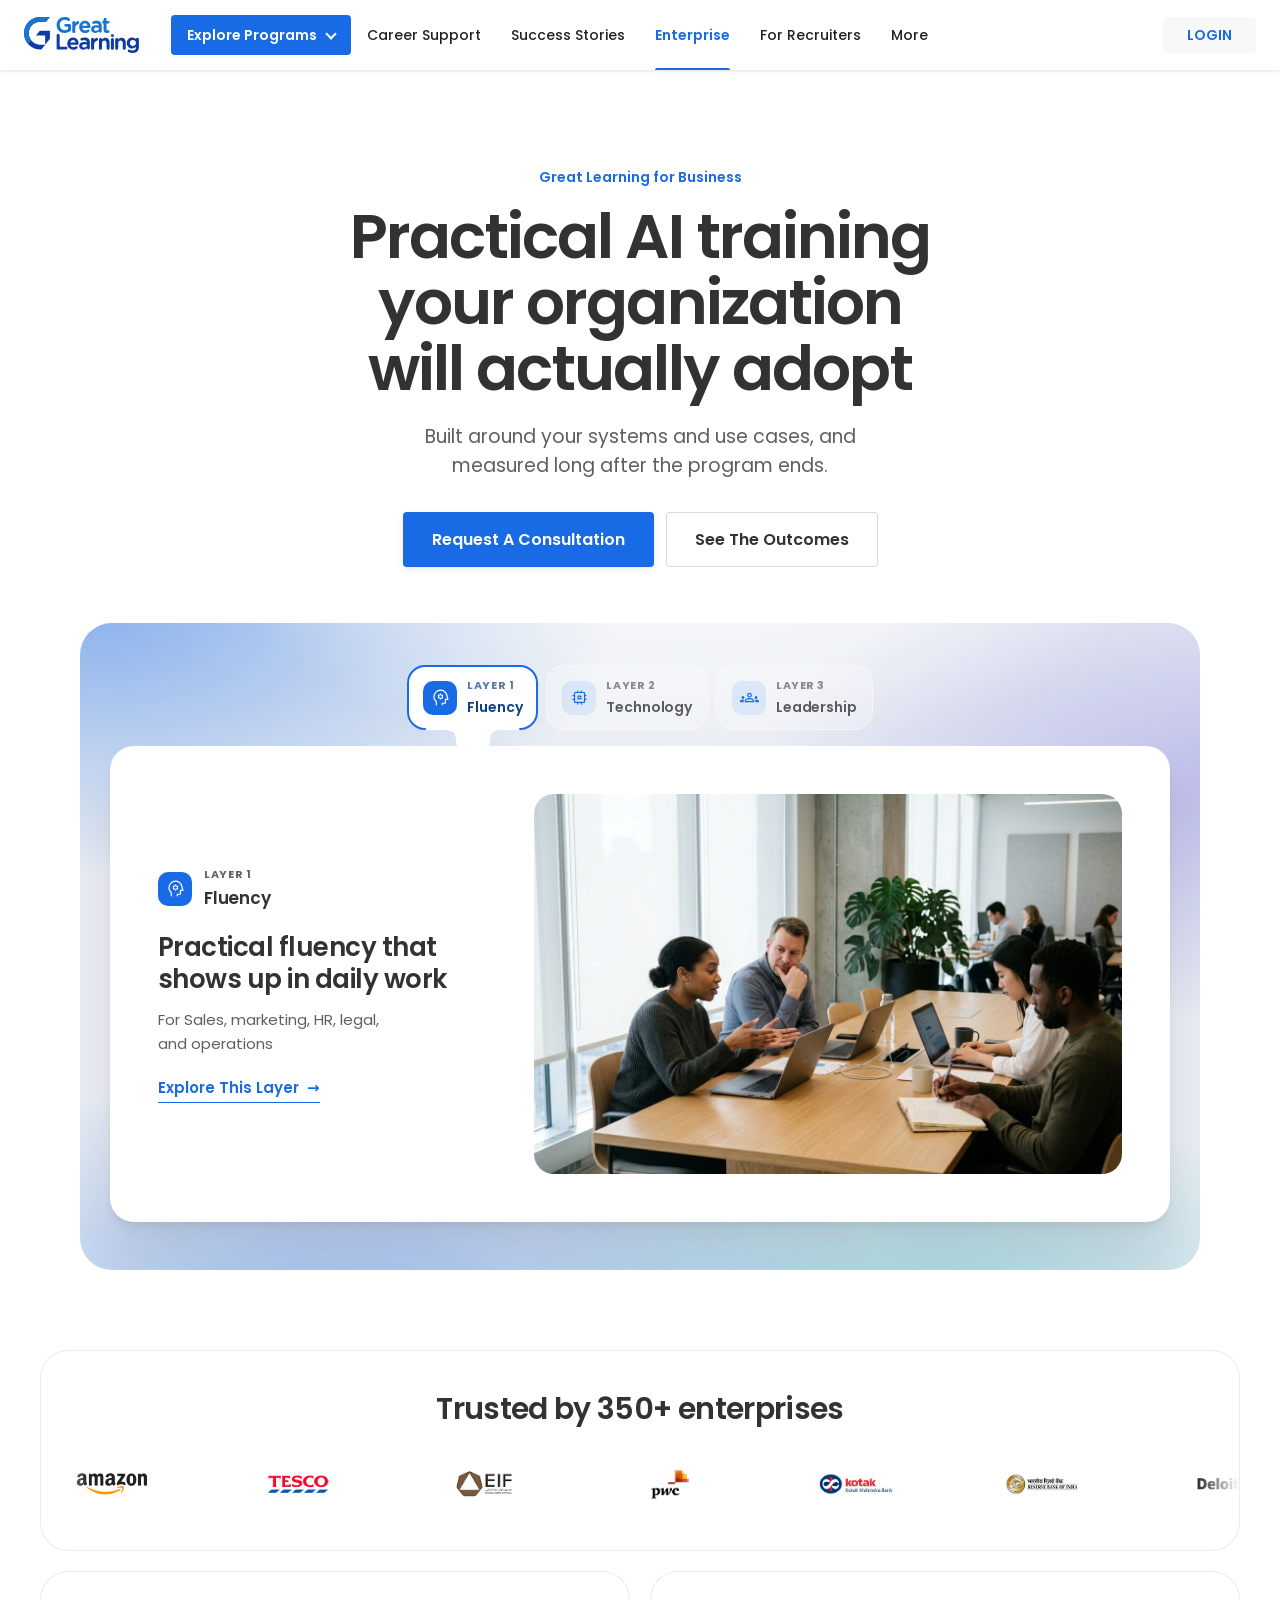
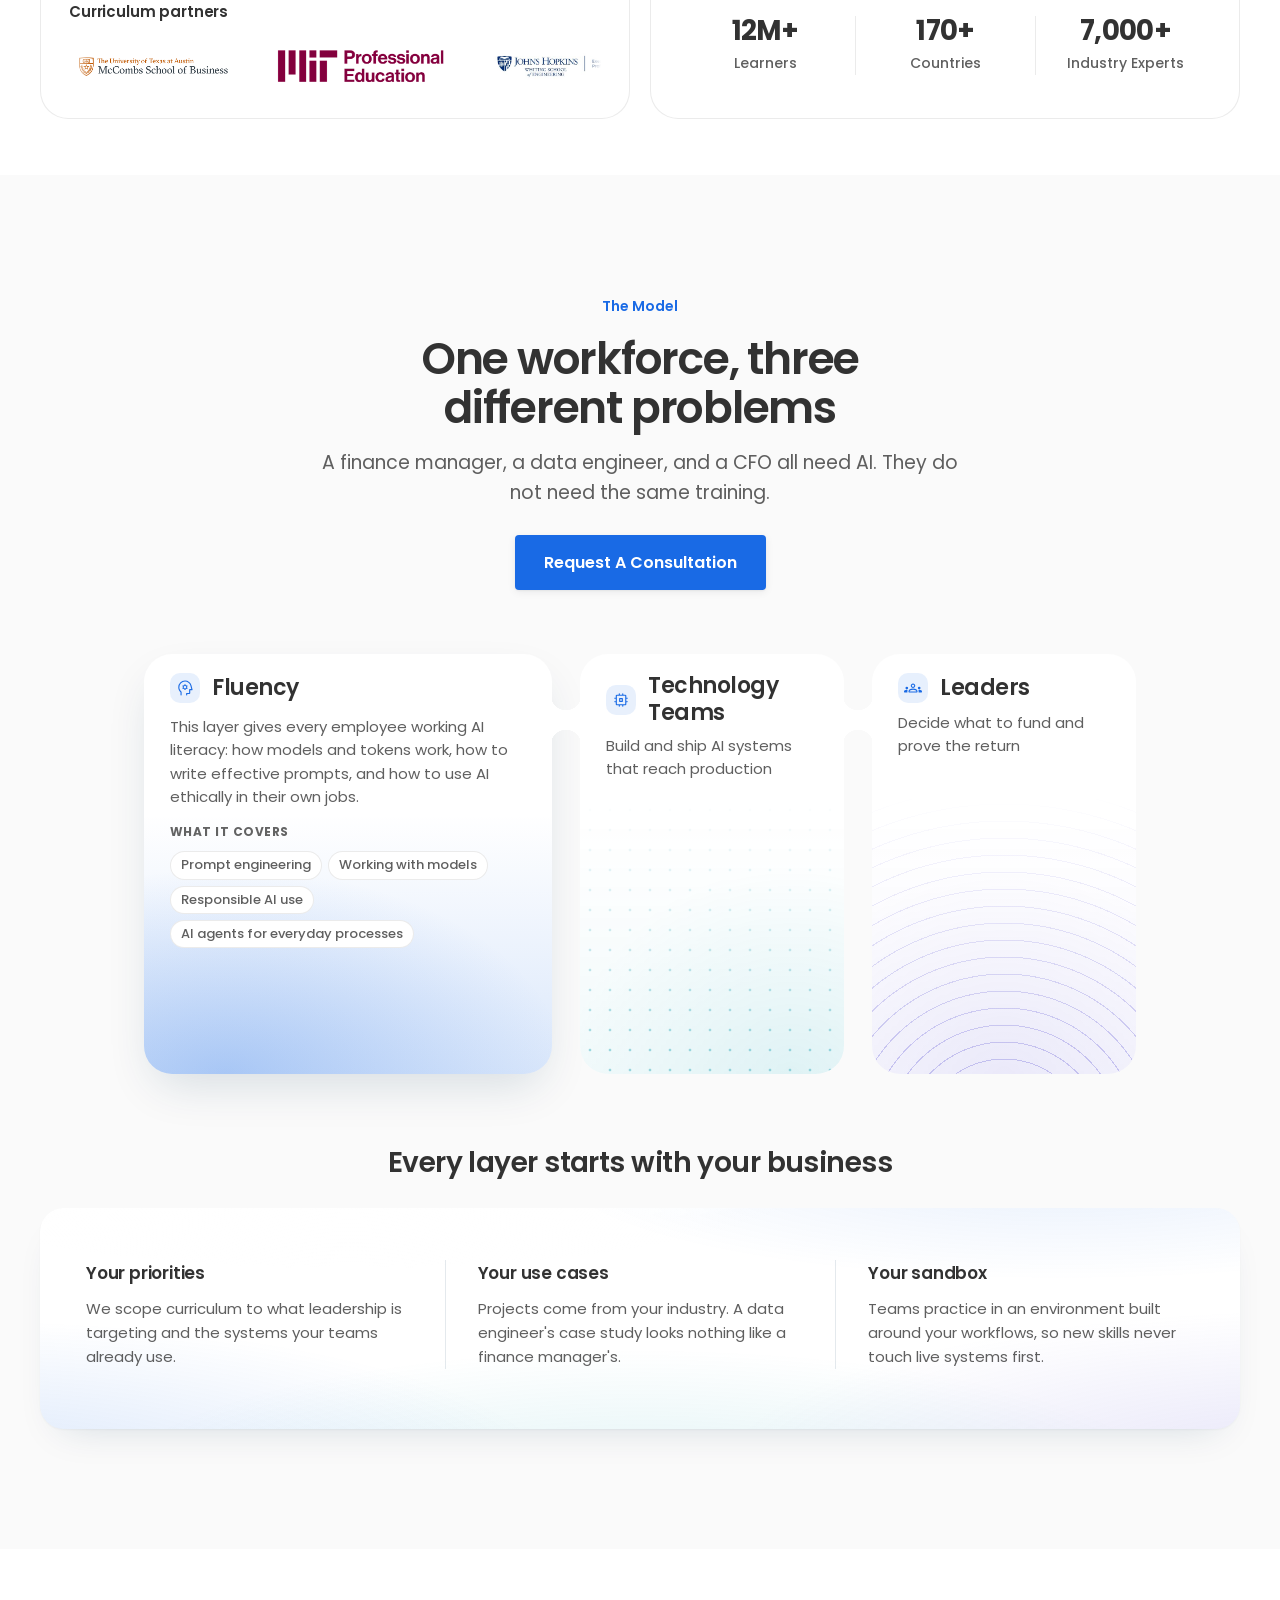
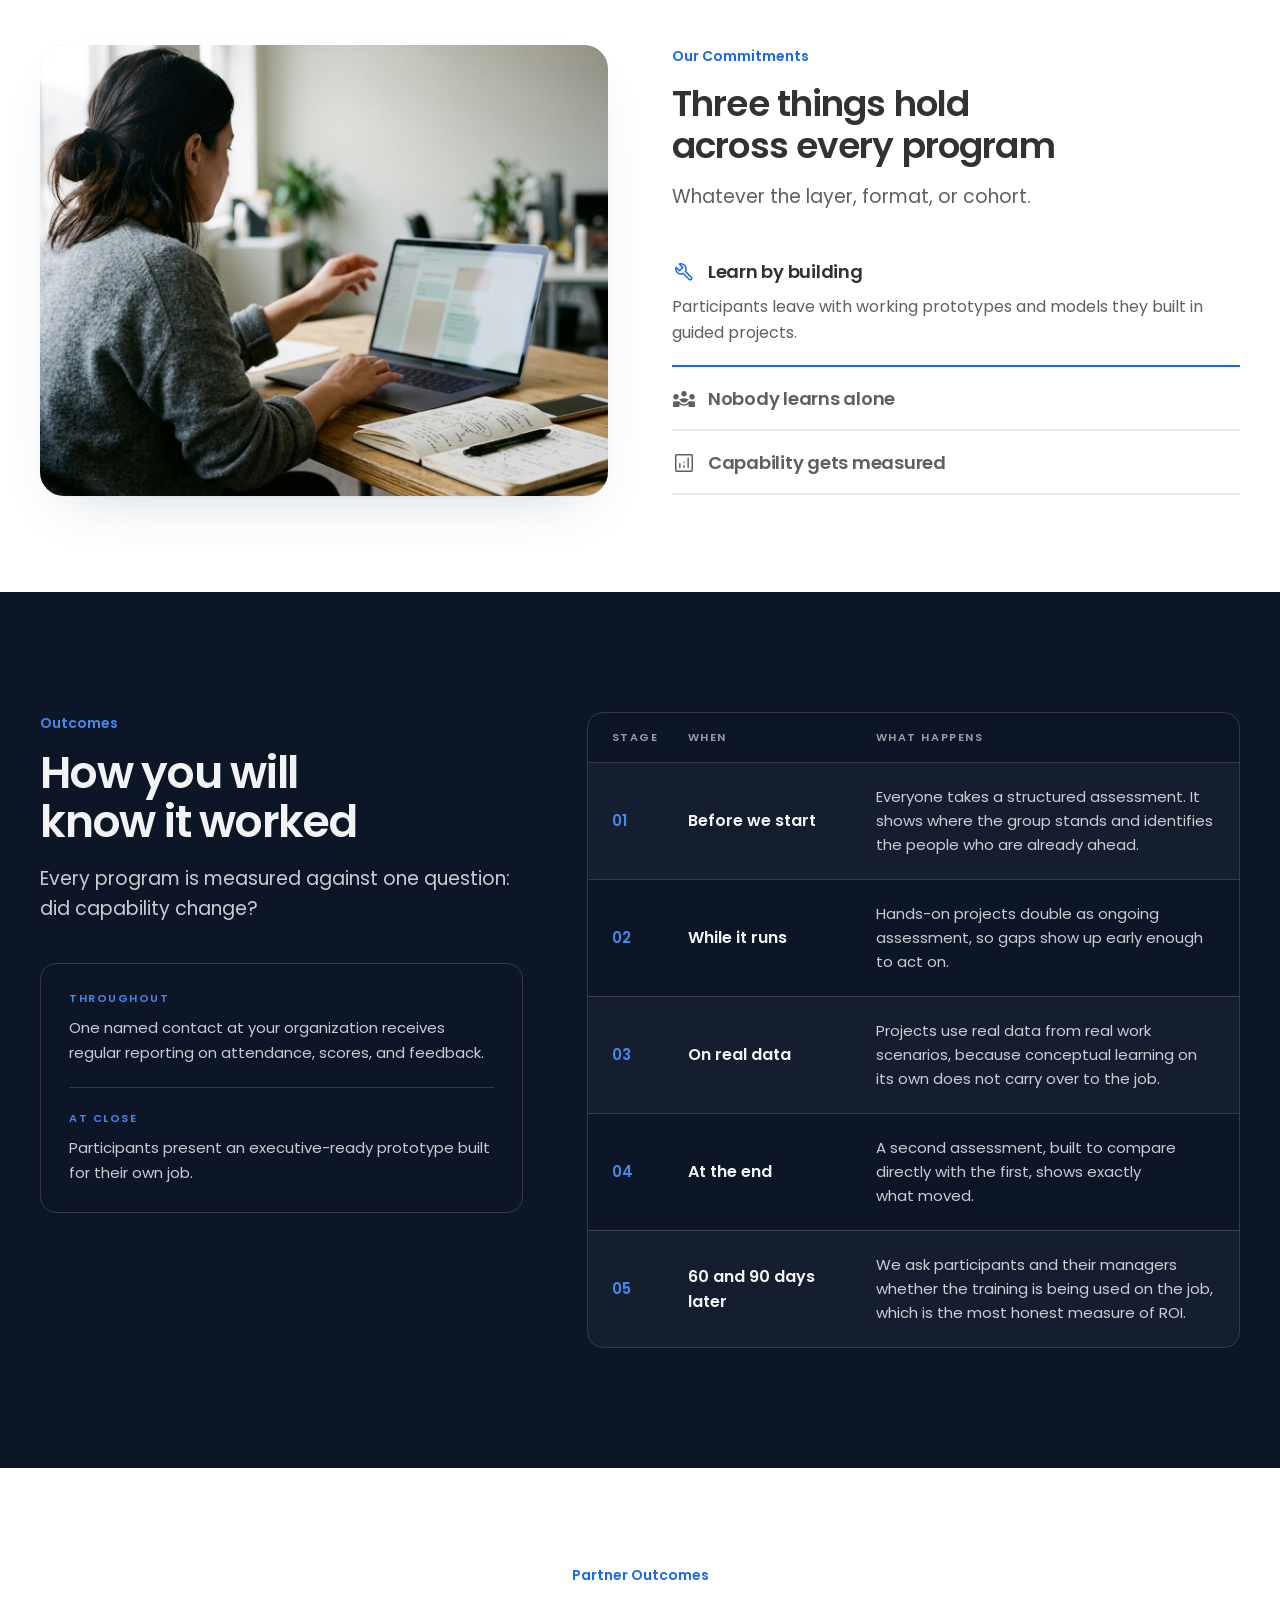
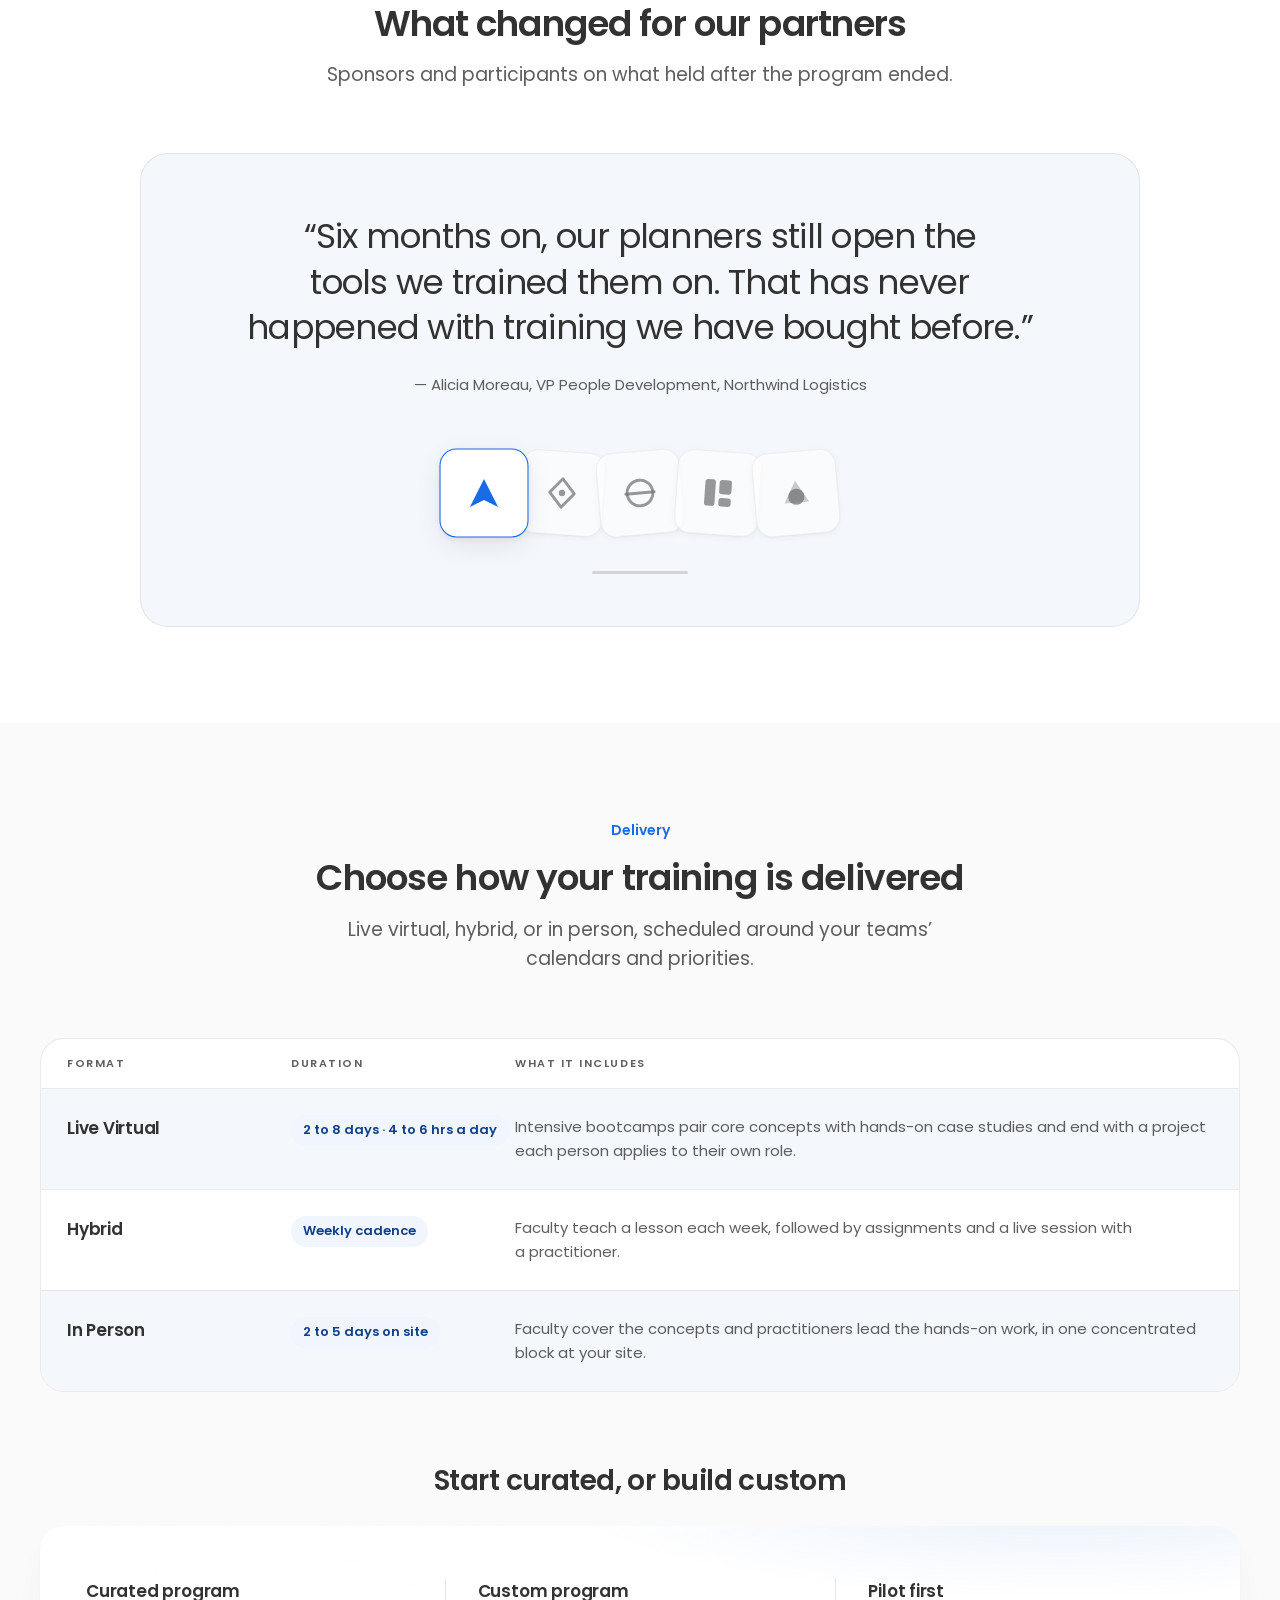
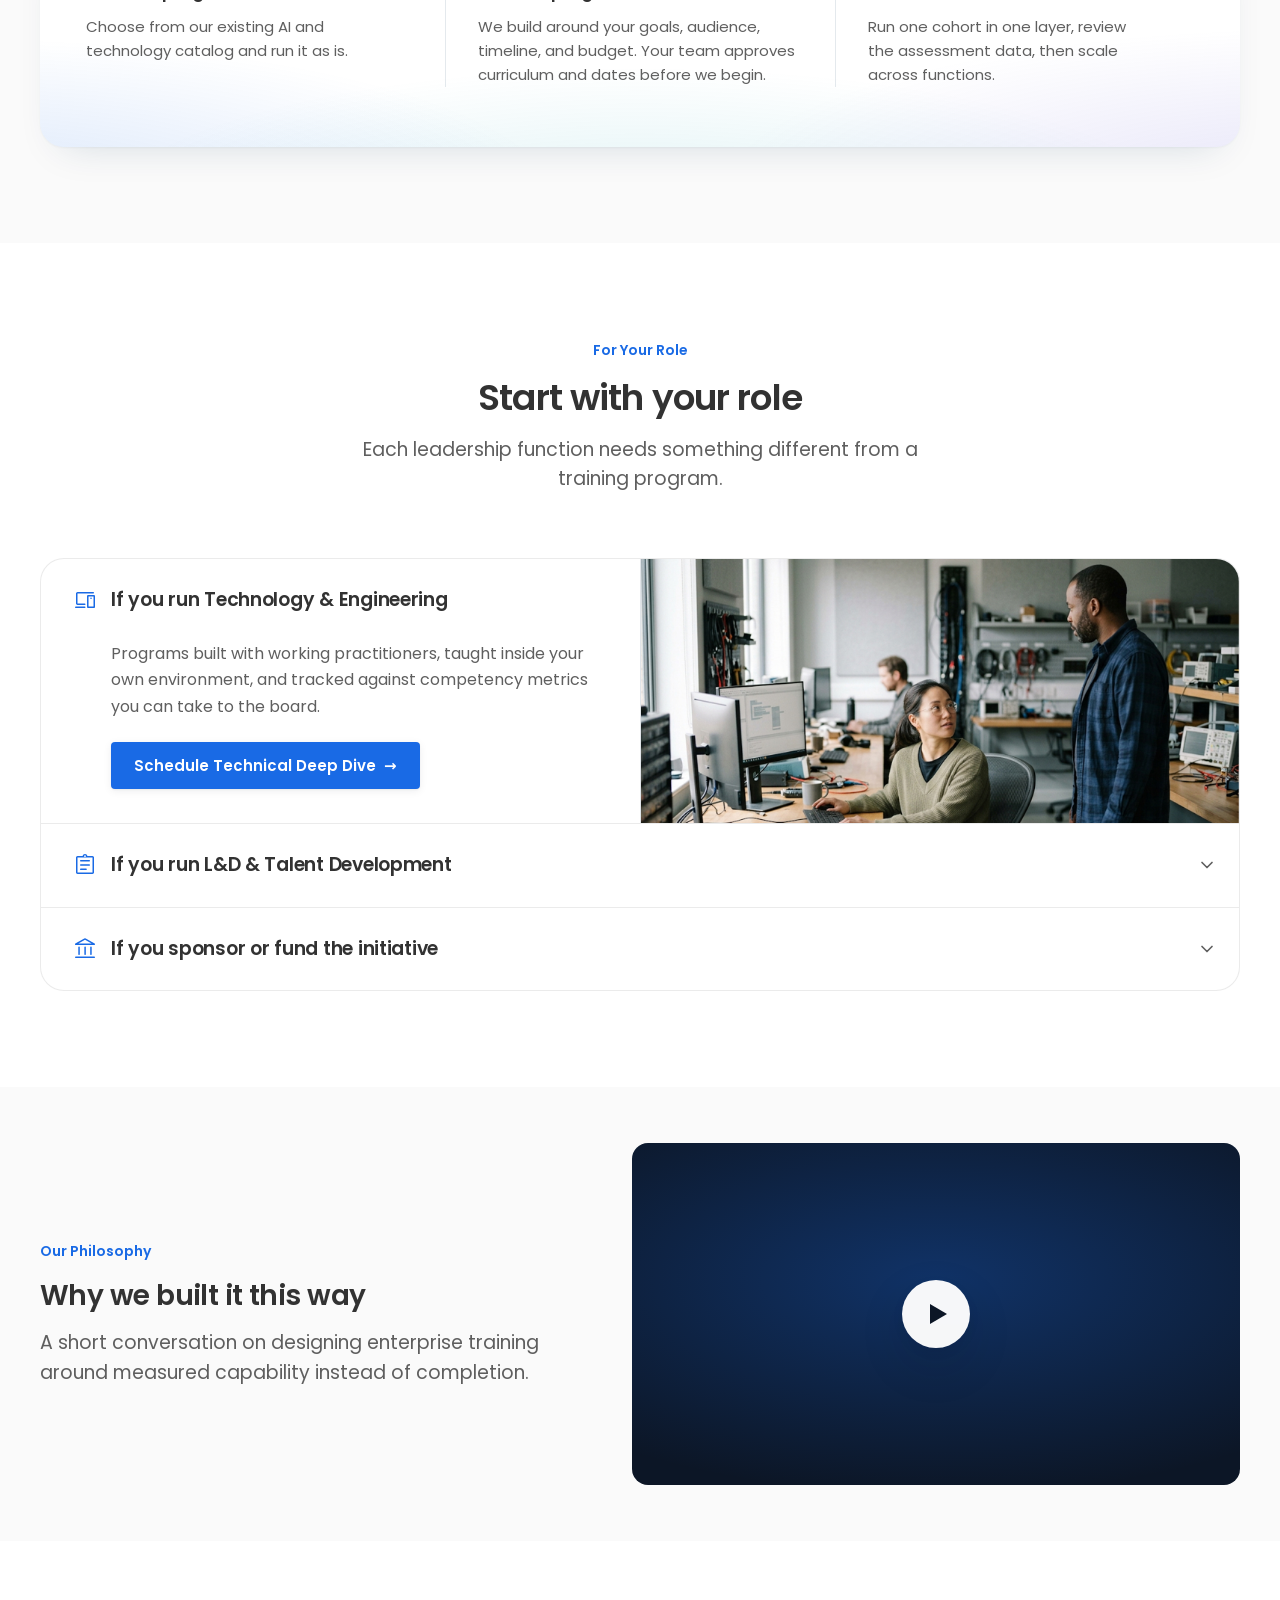
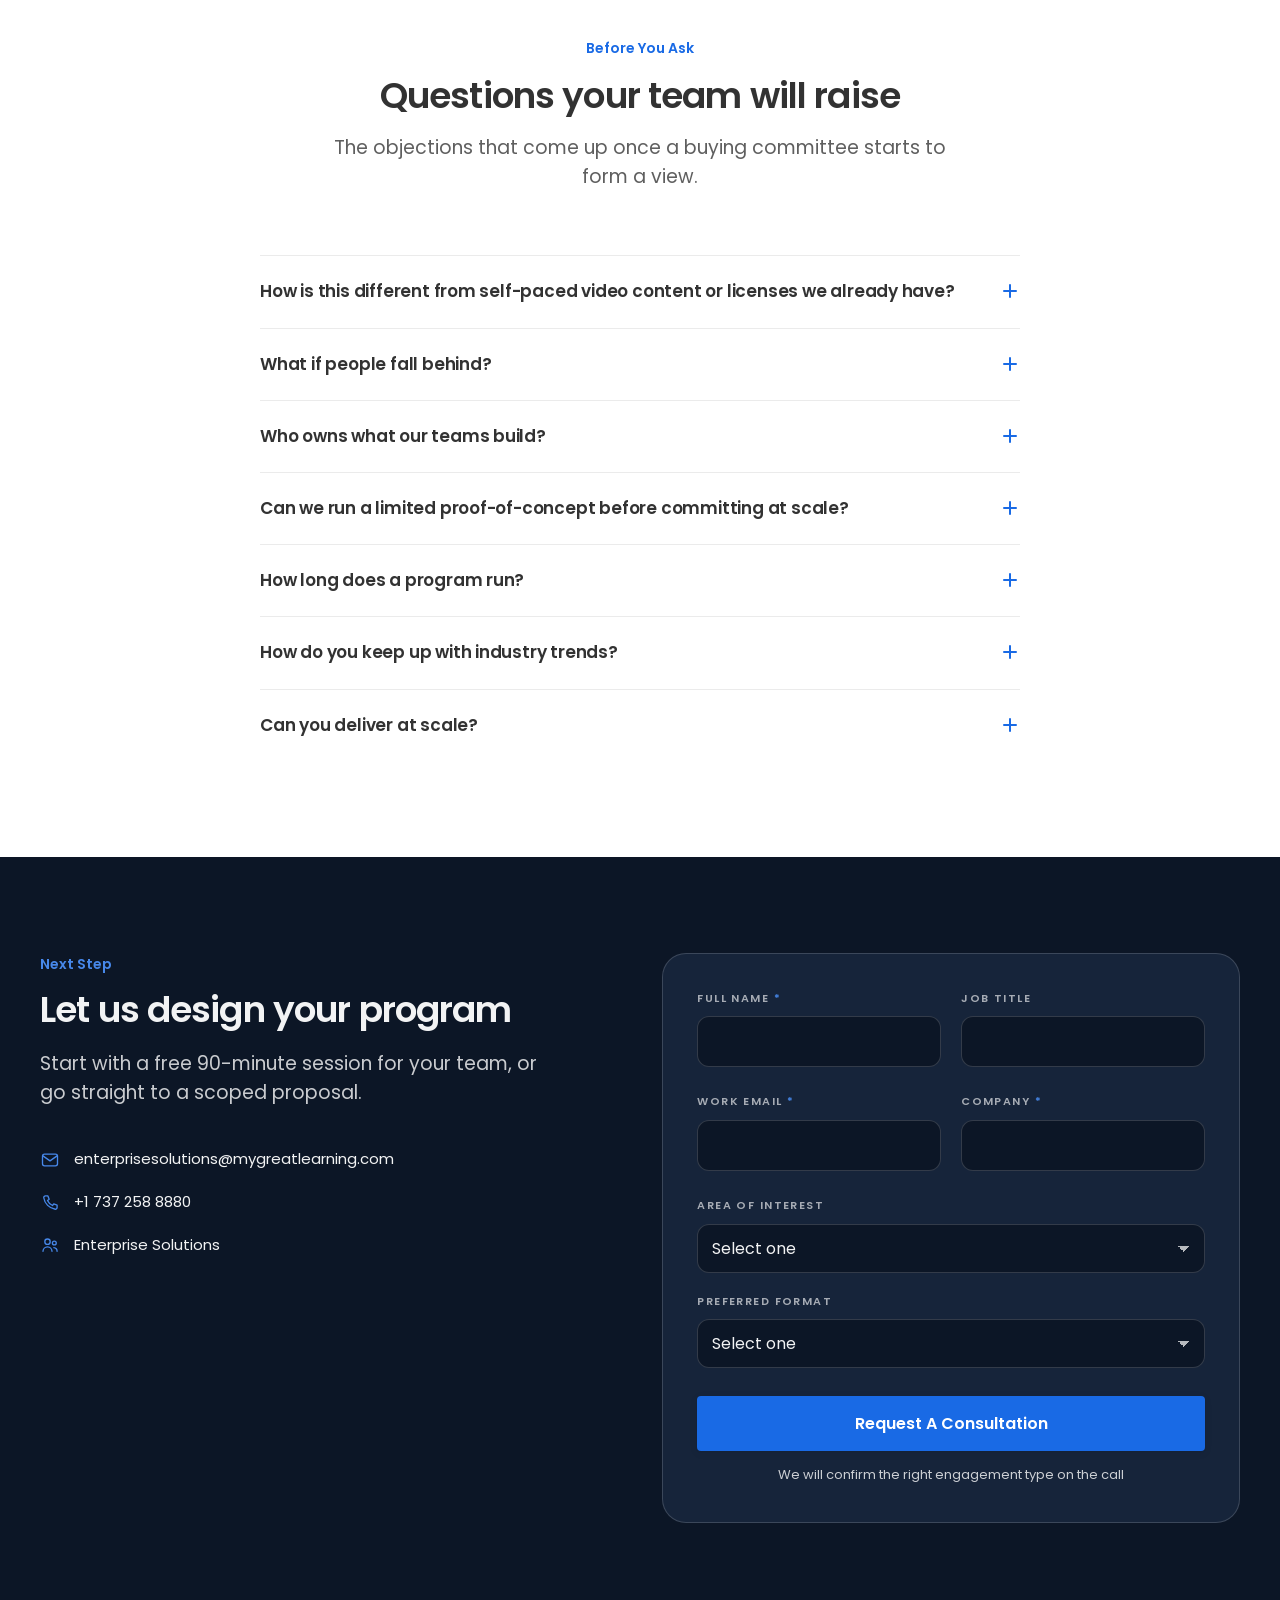
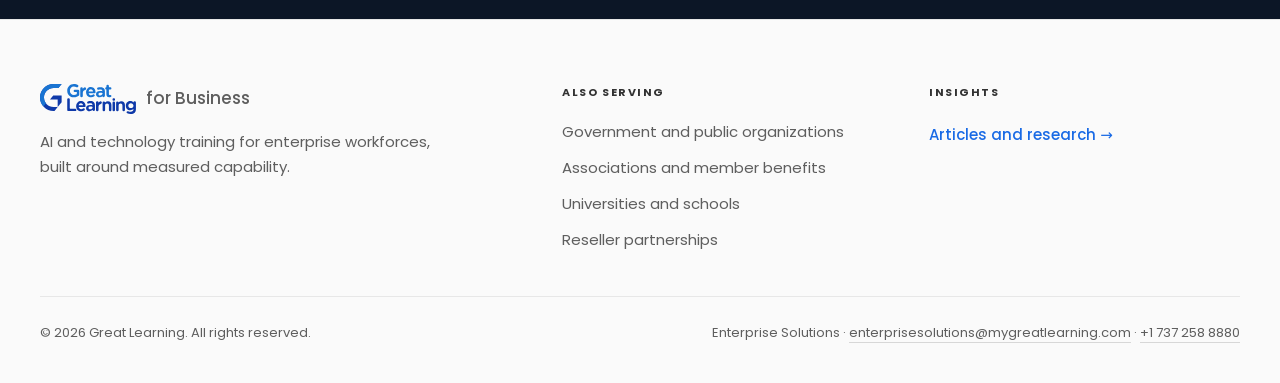
==== index.html @ 0e544bd0 "Initial commit" ====
<!DOCTYPE html>
<html lang="en-US">
<head>
<script>document.documentElement.classList.add('js');</script>
<meta charset="UTF-8">
<meta name="viewport" content="width=device-width, initial-scale=1, viewport-fit=cover">
<title>Enterprise AI Training for Your Workforce | Great Learning</title>
<meta name="description" content="Great Learning for Business builds AI training in three layers around your systems and use cases, measured against a baseline and followed up 90 days after the program ends.">
<meta name="theme-color" content="#196AE5">
<meta name="robots" content="index, follow">

<meta property="og:type" content="website">
<meta property="og:title" content="Enterprise AI Training for Your Workforce | Great Learning">
<meta property="og:description" content="Built around your systems and use cases, and measured long after the program ends.">
<meta property="og:site_name" content="Great Learning">
<meta name="twitter:card" content="summary_large_image">

<link rel="icon" href="data:image/svg+xml,%3Csvg xmlns='http://www.w3.org/2000/svg' viewBox='0 0 32 32'%3E%3Crect width='32' height='32' rx='7' fill='%230E39A9'/%3E%3Ctext x='16' y='22' font-family='Arial,sans-serif' font-size='18' font-weight='700' fill='white' text-anchor='middle'%3EG%3C/text%3E%3C/svg%3E">
<link rel="preconnect" href="https://fonts.googleapis.com">
<link rel="preconnect" href="https://fonts.gstatic.com" crossorigin>
<link rel="stylesheet" href="https://fonts.googleapis.com/css2?family=Poppins:wght@400;500;600;700&display=swap">
<link rel="stylesheet" href="assets/css/styles.css">
</head>
<body>

<a class="skip-link" href="#main">Skip to main content</a>

<!-- ===================================================================
     Great Learning global navigation.
     Rebuilt from the live mygreatlearning.com header. The page-level nav
     described in the copy spec is deliberately not rendered.
     =================================================================== -->
<header class="site-header">
  <div class="header-inner">
    <a class="brand" href="https://www.mygreatlearning.com/" aria-label="Great Learning home">
      <img src="assets/gl-logo.svg" alt="Great Learning" width="115" height="36">
    </a>

    <nav class="nav-desktop" aria-label="Primary">
      <a class="programs-pill" href="https://www.mygreatlearning.com/">Explore Programs <span class="chev" aria-hidden="true"></span></a>
      <a class="nav-link" href="https://www.mygreatlearning.com/gl-excelerate">Career Support</a>
      <a class="nav-link" href="https://www.mygreatlearning.com/alumni">Success Stories</a>
      <a class="nav-link" href="https://www.mygreatlearning.com/enterprise" aria-current="page">Enterprise</a>
      <a class="nav-link" href="https://www.mygreatlearning.com/hire-talent">For Recruiters</a>
      <a class="nav-link" href="https://www.mygreatlearning.com/blog/">More</a>
    </nav>

    <div class="header-right">
      <!-- GL's live mobile header carries a Programs pill beside the hamburger -->
      <a class="programs-pill programs-pill-mobile" href="https://www.mygreatlearning.com/">Programs <span class="chev" aria-hidden="true"></span></a>
      <a class="login-chip" href="https://www.mygreatlearning.com/">Login</a>
      <button type="button" class="hamburger" id="navToggle" aria-expanded="false" aria-controls="mobileDrawer" aria-label="Open menu">
        <span></span><span></span><span></span>
      </button>
    </div>
  </div>
</header>

<div class="drawer-backdrop" id="drawerBackdrop" hidden></div>

<aside class="drawer" id="mobileDrawer" aria-label="Site menu" hidden>
  <div class="drawer-head">
    <img src="assets/gl-logo.svg" alt="Great Learning" width="103" height="32">
    <button type="button" class="drawer-close" id="drawerClose" aria-label="Close menu">&times;</button>
  </div>
  <nav aria-label="Mobile">
    <a href="https://www.mygreatlearning.com/">Explore Programs</a>
    <a href="https://www.mygreatlearning.com/gl-excelerate">Career Support</a>
    <a href="https://www.mygreatlearning.com/alumni">Success Stories</a>
    <a href="https://www.mygreatlearning.com/enterprise" aria-current="page">Enterprise</a>
    <a href="https://www.mygreatlearning.com/hire-talent">For Recruiters</a>
    <div class="drawer-sep"></div>
    <a href="https://www.mygreatlearning.com/webinars">Free Counselling Webinars</a>
    <a href="https://www.mygreatlearning.com/blog/">Blog</a>
    <a href="https://www.mygreatlearning.com/academy">Free Online Courses</a>
    <a href="https://www.mygreatlearning.com/academy/pro/resume-builder">AI Resume Builder</a>
    <div class="drawer-sep"></div>
    <a class="drawer-login" href="https://www.mygreatlearning.com/">Login</a>
  </nav>
</aside>

<main id="main">

<!-- ================================ 1 · Hero · standard ================== -->
<section class="s-standard hero">
  <div class="wrap">
    <div class="hero-copy reveal">
      <p class="kicker">Great Learning for Business</p>
      <h1 class="t-display">Practical AI training your organization will actually adopt</h1>
      <p class="t-lead">Built around your systems and use cases, and measured long after the program ends.</p>
      <!-- Retired for the one-subtext rule. Approved source copy, restore if wanted:
           "Most companies have already bought AI training once. Licenses went out,
           completion rates came back, and nobody could say what changed." -->
      <div class="hero-actions">
        <a class="btn btn-lg btn-primary" href="#get-started">Request A Consultation</a>
        <a class="btn btn-lg btn-outline" href="#how-we-measure">See The Outcomes</a>
      </div>
    </div>

    <!-- Hero layer switcher.
         Techniques mirrored from the reference implementation: panels stacked in
         one grid cell and crossfaded so the stage never changes height, inert on
         the inactive ones, a wide background track that slides sideways rather
         than swapping, and a gooey SVG filter that merges the active tab into
         the panel below it. All shapes, icons and patterns here are original.
         All three layer photographs are in place. -->
    <div class="switcher reveal" id="layerSwitch" data-active="1">
      <div class="switch-bg" aria-hidden="true">
        <div class="switch-track">
          <span class="zone zone-1"></span>
          <span class="zone zone-2"></span>
          <span class="zone zone-3"></span>
        </div>
      </div>

      <div class="switch-tabs-wrap">
        <div class="switch-tabs" role="tablist" aria-label="The three layers">
          <button type="button" role="tab" id="lt1" class="switch-tab" data-layer="1" aria-controls="lp1" aria-selected="true" aria-label="Layer 1, Fluency">
            <span class="tab-goo" aria-hidden="true"><span class="goo-blob"></span><span class="goo-tail"></span></span>
            <svg class="tab-progress" aria-hidden="true" preserveAspectRatio="none"><path pathLength="100" vector-effect="non-scaling-stroke"/></svg>
            <span class="switch-ico" aria-hidden="true"><i class="ico ico-fluency"></i></span>
            <span class="switch-tab-txt"><b>Layer 1</b><i>Fluency</i></span>
          </button>
          <button type="button" role="tab" id="lt2" class="switch-tab" data-layer="2" aria-controls="lp2" aria-selected="false" tabindex="-1" aria-label="Layer 2, Technology">
            <span class="tab-goo" aria-hidden="true"><span class="goo-blob"></span><span class="goo-tail"></span></span>
            <svg class="tab-progress" aria-hidden="true" preserveAspectRatio="none"><path pathLength="100" vector-effect="non-scaling-stroke"/></svg>
            <span class="switch-ico" aria-hidden="true"><i class="ico ico-technology"></i></span>
            <span class="switch-tab-txt"><b>Layer 2</b><i>Technology</i></span>
          </button>
          <button type="button" role="tab" id="lt3" class="switch-tab" data-layer="3" aria-controls="lp3" aria-selected="false" tabindex="-1" aria-label="Layer 3, Leadership">
            <span class="tab-goo" aria-hidden="true"><span class="goo-blob"></span><span class="goo-tail"></span></span>
            <svg class="tab-progress" aria-hidden="true" preserveAspectRatio="none"><path pathLength="100" vector-effect="non-scaling-stroke"/></svg>
            <span class="switch-ico" aria-hidden="true"><i class="ico ico-leadership"></i></span>
            <span class="switch-tab-txt"><b>Layer 3</b><i>Leadership</i></span>
          </button>
        </div>
      </div>

      <div class="switch-card">
        <div class="switch-stage">
          <div role="tabpanel" id="lp1" class="switch-panel" data-layer="1" aria-labelledby="lt1">
            <div class="switch-copy">
              <div class="switch-name">
                <span class="name-dot" aria-hidden="true"><i class="ico ico-fluency"></i></span>
                <span class="name-text">
                  <span class="name-kicker">Layer 1</span>
                  <span class="name-title">Fluency</span>
                </span>
              </div>
              <p class="switch-promise">Practical fluency that shows up in daily work</p>
              <p class="switch-aud">For Sales, marketing, HR, legal, and operations</p>
              <a class="switch-link" href="#programs">Explore This Layer <span class="arr" aria-hidden="true">&rarr;</span></a>
            </div>
            <div class="switch-media">
              <img src="assets/layer1.jpg" alt="Four colleagues around a table with laptops open, one gesturing mid-discussion" width="1200" height="896" loading="eager" fetchpriority="high" decoding="async">
            </div>
          </div>
          <div role="tabpanel" id="lp2" class="switch-panel" data-layer="2" aria-labelledby="lt2" inert>
            <div class="switch-copy">
              <div class="switch-name">
                <span class="name-dot" aria-hidden="true"><i class="ico ico-technology"></i></span>
                <span class="name-text">
                  <span class="name-kicker">Layer 2</span>
                  <span class="name-title">Technology</span>
                </span>
              </div>
              <p class="switch-promise">Build and ship AI systems that reach production</p>
              <p class="switch-aud">For IT, software development, data engineering, and cybersecurity</p>
              <a class="switch-link" href="#programs">Explore This Layer <span class="arr" aria-hidden="true">&rarr;</span></a>
            </div>
            <div class="switch-media">
              <img src="assets/layer2.jpg" alt="Two engineers at a desk with monitors, one gesturing toward a screen while the other types" width="1200" height="896" loading="lazy" decoding="async">
            </div>
          </div>
          <div role="tabpanel" id="lp3" class="switch-panel" data-layer="3" aria-labelledby="lt3" inert>
            <div class="switch-copy">
              <div class="switch-name">
                <span class="name-dot" aria-hidden="true"><i class="ico ico-leadership"></i></span>
                <span class="name-text">
                  <span class="name-kicker">Layer 3</span>
                  <span class="name-title">Leadership</span>
                </span>
              </div>
              <p class="switch-promise">Decide what to fund and prove the return</p>
              <p class="switch-aud">For C-suite, VPs, and senior sponsors</p>
              <a class="switch-link" href="#programs">Explore This Layer <span class="arr" aria-hidden="true">&rarr;</span></a>
            </div>
            <div class="switch-media">
              <img src="assets/layer3.jpg" alt="A colleague presenting a chart on a wall display to two seated colleagues taking notes" width="1200" height="896" loading="lazy" decoding="async">
            </div>
          </div>
        </div>
      </div>
    </div>

    <!-- Gooey filter. Blur, then push alpha hard so nearby shapes merge into
         one silhouette. Generic SVG technique, original shapes. -->
    <svg class="goo-def" aria-hidden="true" focusable="false"><defs>
      <filter id="glGoo" x="-30%" y="-30%" width="160%" height="200%">
        <feGaussianBlur in="SourceGraphic" stdDeviation="4" result="b"/>
        <feColorMatrix in="b" type="matrix" values="1 0 0 0 0  0 1 0 0 0  0 0 1 0 0  0 0 0 20 -9"/>
      </filter>
    </defs></svg>
  </div>
</section>

<!-- ================================ 2 · Credibility · band ==============
     Three panels rather than three stacked blocks. The claim and the marquee
     that evidences it share the top panel; underneath, the curriculum partners
     and the scale numbers sit side by side, each in its own panel. The marquee
     holds two identical sets so a -50% translate loops seamlessly; the second
     set is aria-hidden so names are not announced twice.
     ==================================================================== -->
<section class="s-band">
  <div class="wrap band-grid">

    <div class="band-panel band-lead">
      <h2 class="band-title">Trusted by 350+ enterprises</h2>

      <!-- The enterprises, directly under the claim that counts them, so no
           label is needed: the heading above already says what these are. Both
           sets hold the same 22 logos in the same order, which is what makes
           the loop seamless: the track translates by exactly half its width. -->
    <div class="logo-marquee band-marquee">
        <div class="logo-track">
            <ul class="logo-set">
              <li><img width="188" height="79" src="assets/logos/amazon.png" alt="Amazon" decoding="async"></li>
              <li><img width="125" height="53" src="assets/logos/tesco.png" alt="Tesco" decoding="async"></li>
              <li><img width="125" height="53" src="assets/logos/eif.png" alt="EIF" decoding="async"></li>
              <li><img width="125" height="53" src="assets/logos/pwc.png" alt="PwC" decoding="async"></li>
              <li><img width="125" height="53" src="assets/logos/kotak.png" alt="Kotak" decoding="async"></li>
              <li><img width="125" height="53" src="assets/logos/rbi.png" alt="Reserve Bank of India" decoding="async"></li>
              <li><img width="188" height="79" src="assets/logos/deloitte.png" alt="Deloitte" decoding="async"></li>
              <li><img width="125" height="53" src="assets/logos/sony.png" alt="Sony" decoding="async"></li>
              <li><img width="125" height="53" src="assets/logos/ebay.png" alt="eBay" decoding="async"></li>
              <li><img width="125" height="53" src="assets/logos/bankOfAmerica.png" alt="Bank of America" decoding="async"></li>
              <li><img width="125" height="53" src="assets/logos/hcl.png" alt="HCLTech" decoding="async"></li>
              <li><img width="125" height="53" src="assets/logos/lt.png" alt="L&amp;T" decoding="async"></li>
              <li><img width="125" height="53" src="assets/logos/hsbc.png" alt="HSBC" decoding="async"></li>
              <li><img width="125" height="53" src="assets/logos/nokia.png" alt="Nokia" decoding="async"></li>
              <li><img width="125" height="53" src="assets/logos/icici.png" alt="ICICI" decoding="async"></li>
              <li><img width="125" height="53" src="assets/logos/saleforce.png" alt="Salesforce" decoding="async"></li>
              <li><img width="125" height="53" src="assets/logos/wipro.png" alt="Wipro" decoding="async"></li>
              <li><img width="125" height="53" src="assets/logos/visa.png" alt="Visa" decoding="async"></li>
              <li><img width="125" height="53" src="assets/logos/ltiMindTree.png" alt="LTIMindtree" decoding="async"></li>
              <li><img width="125" height="53" src="assets/logos/socalCen.png" alt="Société Générale" decoding="async"></li>
              <li><img width="125" height="53" src="assets/logos/northernTrust.png" alt="Northern Trust" decoding="async"></li>
              <li><img width="188" height="80" src="assets/logos/adobe.png" alt="Adobe" decoding="async"></li>
            </ul>
            <ul class="logo-set" aria-hidden="true">
              <li><img width="188" height="79" src="assets/logos/amazon.png" alt="" decoding="async"></li>
              <li><img width="125" height="53" src="assets/logos/tesco.png" alt="" decoding="async"></li>
              <li><img width="125" height="53" src="assets/logos/eif.png" alt="" decoding="async"></li>
              <li><img width="125" height="53" src="assets/logos/pwc.png" alt="" decoding="async"></li>
              <li><img width="125" height="53" src="assets/logos/kotak.png" alt="" decoding="async"></li>
              <li><img width="125" height="53" src="assets/logos/rbi.png" alt="" decoding="async"></li>
              <li><img width="188" height="79" src="assets/logos/deloitte.png" alt="" decoding="async"></li>
              <li><img width="125" height="53" src="assets/logos/sony.png" alt="" decoding="async"></li>
              <li><img width="125" height="53" src="assets/logos/ebay.png" alt="" decoding="async"></li>
              <li><img width="125" height="53" src="assets/logos/bankOfAmerica.png" alt="" decoding="async"></li>
              <li><img width="125" height="53" src="assets/logos/hcl.png" alt="" decoding="async"></li>
              <li><img width="125" height="53" src="assets/logos/lt.png" alt="" decoding="async"></li>
              <li><img width="125" height="53" src="assets/logos/hsbc.png" alt="" decoding="async"></li>
              <li><img width="125" height="53" src="assets/logos/nokia.png" alt="" decoding="async"></li>
              <li><img width="125" height="53" src="assets/logos/icici.png" alt="" decoding="async"></li>
              <li><img width="125" height="53" src="assets/logos/saleforce.png" alt="" decoding="async"></li>
              <li><img width="125" height="53" src="assets/logos/wipro.png" alt="" decoding="async"></li>
              <li><img width="125" height="53" src="assets/logos/visa.png" alt="" decoding="async"></li>
              <li><img width="125" height="53" src="assets/logos/ltiMindTree.png" alt="" decoding="async"></li>
              <li><img width="125" height="53" src="assets/logos/socalCen.png" alt="" decoding="async"></li>
              <li><img width="125" height="53" src="assets/logos/northernTrust.png" alt="" decoding="async"></li>
              <li><img width="188" height="80" src="assets/logos/adobe.png" alt="" decoding="async"></li>
            </ul>
        </div>
      </div>
    </div>

    <!-- Six universities, looping. At half width a static row of six leaves
         each slot around 77px, which renders the widest lockup under ten
         pixels tall, and a second row is what made this panel tall in the
         first place. One moving row buys back the height. Both sets hold the
         same six in the same order so the track loops on a half translate;
         the second set is aria-hidden so names are not announced twice. -->
    <div class="band-panel band-unis">
      <p class="logo-label">Curriculum partners</p>
      <div class="logo-marquee uni-marquee">
        <div class="logo-track">
          <ul class="logo-set" role="list">
            <li><img width="651" height="85" src="assets/gl-partners.png" alt="UT Austin McCombs School of Business" decoding="async"></li>
            <li><img width="554" height="159" src="assets/mit_pe.png" alt="MIT Professional Education" decoding="async"></li>
            <li><img width="525" height="165" src="assets/jhu.png" alt="Johns Hopkins University" decoding="async"></li>
            <li><img width="285" height="142" src="assets/chicago-booth.png" alt="Chicago Booth" decoding="async"></li>
            <li><img width="147" height="147" src="assets/duke-fuqua.png" alt="Duke Fuqua" decoding="async"></li>
            <li><img width="400" height="210" src="assets/uni-northwestern.png" alt="Northwestern" decoding="async"></li>
          </ul>
          <ul class="logo-set" role="list" aria-hidden="true">
            <li><img width="651" height="85" src="assets/gl-partners.png" alt="" decoding="async"></li>
            <li><img width="554" height="159" src="assets/mit_pe.png" alt="" decoding="async"></li>
            <li><img width="525" height="165" src="assets/jhu.png" alt="" decoding="async"></li>
            <li><img width="285" height="142" src="assets/chicago-booth.png" alt="" decoding="async"></li>
            <li><img width="147" height="147" src="assets/duke-fuqua.png" alt="" decoding="async"></li>
            <li><img width="400" height="210" src="assets/uni-northwestern.png" alt="" decoding="async"></li>
          </ul>
        </div>
      </div>
    </div>

    <div class="band-panel band-figures">
      <ul class="band-stats" role="list">
        <li><b>12M+</b><span>Learners</span></li>
        <li><b>170+</b><span>Countries</span></li>
        <li><b>7,000+</b><span>Industry Experts</span></li>
      </ul>
    </div>

  </div>
</section>

<!-- ================================ 3 · Three layers · full spread ====== -->
<section class="s-full" id="programs">
  <div class="wrap">
    <div class="section-head reveal">
      <p class="kicker">The Model</p>
      <h2 class="t-h2-full">One workforce, three different problems</h2>
      <p class="t-lead">A finance manager, a data engineer, and a CFO all need AI. They do not need the same training.</p>
      <a class="btn btn-lg btn-primary section-cta" href="#get-started">Request A Consultation</a>
      <!-- Retired for the one-subtext rule. Approved source copy, restore if wanted:
           "Most programs treat them as one audience. We build in three layers, each
           with its own curriculum, format, and success measures." -->
    </div>

    <!-- Expanding card deck. The resting card shows its title and opening line;
         the active card widens and reveals the full copy and covered topics.
         Width animates rather than height, so the row height never jumps.
         Each layer carries its own colour wash that fades in when active. -->
    <div class="deck reveal">
      <article class="deck-card" data-layer="1" data-state="active">
        <span class="deck-wash" aria-hidden="true"></span>
        <button type="button" class="deck-trigger" id="dt1" aria-expanded="true" aria-controls="dp1">
          <span class="deck-head"><span class="deck-ico" aria-hidden="true"><i class="ico ico-fluency"></i></span><span class="deck-title">Fluency</span></span>
          <span class="deck-lead-wrap"><span class="deck-lead">Practical fluency that shows up in daily work</span></span>
        </button>
        <div class="deck-body" id="dp1" role="region" aria-labelledby="dt1">
          <p class="deck-copy">This layer gives every employee working AI literacy: how models and tokens work, how to write effective prompts, and how to use AI ethically in their own jobs.</p>
          <p class="covers-label">What it covers</p>
          <ul class="chip-list">
              <li class="chip">Prompt engineering</li>
              <li class="chip">Working with models</li>
              <li class="chip">Responsible AI use</li>
              <li class="chip">AI agents for everyday processes</li>
          </ul>
        </div>
      </article>
      <div class="deck-joint" aria-hidden="true"><span class="joint-piece"></span></div>
      <article class="deck-card" data-layer="2" data-state="resting">
        <span class="deck-wash" aria-hidden="true"></span>
        <button type="button" class="deck-trigger" id="dt2" aria-expanded="false" aria-controls="dp2">
          <span class="deck-head"><span class="deck-ico" aria-hidden="true"><i class="ico ico-technology"></i></span><span class="deck-title">Technology Teams</span></span>
          <span class="deck-lead-wrap"><span class="deck-lead">Build and ship AI systems that reach production</span></span>
        </button>
        <div class="deck-body" id="dp2" role="region" aria-labelledby="dt2">
          <p class="deck-copy">This layer covers the software, data, and security skills engineering teams need to take AI into production and keep it running reliably, with governance built into the work.</p>
          <p class="covers-label">What it covers</p>
          <ul class="chip-list">
              <li class="chip">Applied software development</li>
              <li class="chip">Data engineering</li>
              <li class="chip">Cybersecurity</li>
              <li class="chip">Prototype to production</li>
              <li class="chip">Governance and compliance</li>
          </ul>
        </div>
      </article>
      <div class="deck-joint" aria-hidden="true"><span class="joint-piece"></span></div>
      <article class="deck-card" data-layer="3" data-state="resting">
        <span class="deck-wash" aria-hidden="true"></span>
        <button type="button" class="deck-trigger" id="dt3" aria-expanded="false" aria-controls="dp3">
          <span class="deck-head"><span class="deck-ico" aria-hidden="true"><i class="ico ico-leadership"></i></span><span class="deck-title">Leaders</span></span>
          <span class="deck-lead-wrap"><span class="deck-lead">Decide what to fund and prove the return</span></span>
        </button>
        <div class="deck-body" id="dp3" role="region" aria-labelledby="dt3">
          <p class="deck-copy">This layer helps executives move from experimenting with AI to executing on it. Sessions are immersive and discussion led, and cover how to pick use cases, sponsor projects, and measure ROI.</p>
          <p class="covers-label">What it covers</p>
          <ul class="chip-list">
              <li class="chip">Use-case prioritization</li>
              <li class="chip">Build versus buy</li>
              <li class="chip">ROI and business case</li>
              <li class="chip">Scalable operating models</li>
          </ul>
        </div>
      </article>
    </div>

    <div class="sub-block reveal">
      <h3 class="t-h2-sm">Every layer starts with your business</h3>
      <div class="pillars">
        <div class="pillar">
          <h4>Your priorities</h4>
          <p class="t-sm">We scope curriculum to what leadership is targeting and the systems your teams already use.</p>
        </div>
        <div class="pillar">
          <h4>Your use cases</h4>
          <p class="t-sm">Projects come from your industry. A data engineer's case study looks nothing like a finance manager's.</p>
        </div>
        <div class="pillar">
          <h4>Your sandbox</h4>
          <p class="t-sm">Teams practice in an environment built around your workflows, so new skills never touch live systems first.</p>
        </div>
      </div>
    </div>
  </div>
</section>

<!-- ================================ 4 · Commitments · standard ==========
     A feature accordion: one commitment open at a time beside a panel that
     illustrates it. The rail under each heading doubles as the auto-advance
     progress indicator, the same mechanic the hero tabs use. -->
<section class="s-standard" id="commitments">
  <div class="wrap">
    <div class="features reveal" id="features" data-active="1">

      <div class="feat-media" aria-hidden="true">
        <span class="feat-wash"></span>

        <!-- Each scene fills the panel and is cropped by object-fit. alt is empty
             and the panel is aria-hidden, because the heading and body beside it
             already carry the meaning and all three images are always in the DOM. -->
        <div class="feat-scene" data-scene="1">
          <img src="assets/feat-scene-1.jpg" alt="" width="1200" height="1000" loading="lazy" decoding="async">
        </div>
        <div class="feat-scene" data-scene="2">
          <img src="assets/feat-scene-2.jpg" alt="" width="1200" height="1000" loading="lazy" decoding="async">
        </div>
        <div class="feat-scene" data-scene="3">
          <img src="assets/feat-scene-3.jpg" alt="" width="1200" height="1000" loading="lazy" decoding="async">
        </div>
      </div>

      <div class="section-head section-head--left feat-head">
        <p class="kicker">Our Commitments</p>
        <h2 class="t-h2">Three things hold across every program</h2>
        <!-- NEWLY AUTHORED, not in the source copy spec. Needs content approval. -->
        <p class="t-lead">Whatever the layer, format, or cohort.</p>
      </div>

      <div class="feat-list">
        <div class="feat-item" data-state="active">
          <h3 class="feat-h">
            <button type="button" class="feat-trigger" id="ft1" aria-expanded="true" aria-controls="fp1">
              <span class="feat-ico" aria-hidden="true"><i class="ico ico-building"></i></span>
              <span class="feat-title">Learn by building</span>
            </button>
          </h3>
          <div class="feat-panel" id="fp1" role="region" aria-labelledby="ft1">
            <div class="feat-panel-in">
              <p class="t-body">Participants leave with working prototypes and models they built in guided projects.</p>
            </div>
          </div>
          <span class="feat-rail" aria-hidden="true"><span class="feat-fill"></span></span>
        </div>

        <div class="feat-item" data-state="resting">
          <h3 class="feat-h">
            <button type="button" class="feat-trigger" id="ft2" aria-expanded="false" aria-controls="fp2">
              <span class="feat-ico" aria-hidden="true"><i class="ico ico-together"></i></span>
              <span class="feat-title">Nobody learns alone</span>
            </button>
          </h3>
          <div class="feat-panel" id="fp2" role="region" aria-labelledby="ft2">
            <div class="feat-panel-in">
              <p class="t-body">Every cohort gets a dedicated program manager and access to 7,000+ industry mentors.</p>
            </div>
          </div>
          <span class="feat-rail" aria-hidden="true"><span class="feat-fill"></span></span>
        </div>

        <div class="feat-item" data-state="resting">
          <h3 class="feat-h">
            <button type="button" class="feat-trigger" id="ft3" aria-expanded="false" aria-controls="fp3">
              <span class="feat-ico" aria-hidden="true"><i class="ico ico-measuring"></i></span>
              <span class="feat-title">Capability gets measured</span>
            </button>
          </h3>
          <div class="feat-panel" id="fp3" role="region" aria-labelledby="ft3">
            <div class="feat-panel-in">
              <p class="t-body">We assess where each person starts, track them throughout, and measure against that same baseline at the end.</p>
            </div>
          </div>
          <span class="feat-rail" aria-hidden="true"><span class="feat-fill"></span></span>
        </div>
      </div>

    </div>
  </div>
</section>

<!-- ================================ 5 · How we measure · full spread ====
     The one dark section in the body. It reuses the ink tokens the closing CTA
     already uses, so the page has one dark language rather than two, and it
     gives the measurement argument a weight the surrounding white sections
     cannot. The five stages are a schedule, so they are set as one, with the
     column labels carrying what each field means. -->
<section class="s-ink" id="how-we-measure">
  <div class="wrap oc-grid">

    <div class="oc-head reveal">
      <p class="kicker">Outcomes</p>
      <h2 class="t-h2-full">How you will know it worked</h2>
      <p class="t-lead">Every program is measured against one question: did capability change?</p>

      <!-- Not stages. Two commitments that hold across the whole schedule, so
           they sit beside it rather than inside it. -->
      <div class="oc-notes">
        <div class="oc-note">
          <p class="oc-note-label">Throughout</p>
          <p class="oc-note-body">One named contact at your organization receives regular reporting on attendance, scores, and feedback.</p>
        </div>
        <div class="oc-note">
          <p class="oc-note-label">At close</p>
          <p class="oc-note-body">Participants present an executive-ready prototype built for their own job.</p>
        </div>
      </div>
    </div>

    <div class="oc-table reveal">
      <!-- Column labels, not content. They only describe the desktop grid, so
           they are hidden from assistive tech and from the stacked layout where
           there are no columns to label. -->
      <div class="oc-thead" aria-hidden="true">
        <span>Stage</span>
        <span>When</span>
        <span>What happens</span>
      </div>
      <ol class="oc-rows" role="list">
          <li class="oc-row">
            <span class="oc-stage" aria-hidden="true">01</span>
            <span class="oc-when">Before we start</span>
            <p class="oc-what">Everyone takes a structured assessment. It shows where the group stands and identifies the people who are already ahead.</p>
          </li>
          <li class="oc-row">
            <span class="oc-stage" aria-hidden="true">02</span>
            <span class="oc-when">While it runs</span>
            <p class="oc-what">Hands-on projects double as ongoing assessment, so gaps show up early enough to act on.</p>
          </li>
          <li class="oc-row">
            <span class="oc-stage" aria-hidden="true">03</span>
            <span class="oc-when">On real data</span>
            <p class="oc-what">Projects use real data from real work scenarios, because conceptual learning on its own does not carry over to the job.</p>
          </li>
          <li class="oc-row">
            <span class="oc-stage" aria-hidden="true">04</span>
            <span class="oc-when">At the end</span>
            <p class="oc-what">A second assessment, built to compare directly with the first, shows exactly what moved.</p>
          </li>
          <li class="oc-row">
            <span class="oc-stage" aria-hidden="true">05</span>
            <span class="oc-when">60 and 90 days later</span>
            <p class="oc-what">We ask participants and their managers whether the training is being used on the job, which is the most honest measure of ROI.</p>
          </li>
      </ol>
    </div>

  </div>
</section>

<!-- ================================ 6 · Proof · light ===================
     PLACEHOLDER CONTENT, NOT REAL CUSTOMERS.

     Every quote, person, job title and company on this section is invented, at
     the page owner's request, so the layout can be judged with realistic copy
     in it. The companies are fictional and the marks beside them are original
     drawings, precisely so that no real organisation appears to have endorsed
     anything. Do not publish this section as is.

     Replace with: one named client with a number, or a minimum of three Tier 3
     anonymised case studies, per the copy spec.
     Owner: UX Design / Enterprise Sales.
     ==================================================================== -->
<section class="s-light">
  <div class="wrap">
    <div class="section-head reveal">
      <p class="kicker">Partner Outcomes</p>
      <h2 class="t-h2">What changed for our partners</h2>
      <!-- NEWLY AUTHORED, not in the source copy spec. Needs content approval. -->
      <p class="t-lead">Sponsors and participants on what held after the program ended.</p>
    </div>

    <div class="proof-picker reveal" id="proofPicker">
      <!-- Panels share one grid cell and crossfade, so switching partners never
           changes the height of the section. inert keeps the hidden ones out of
           the tab order and the accessibility tree while they stay in flow. -->
      <div class="proof-stage">
        <div role="tabpanel" id="pp1" class="proof-panel" aria-labelledby="pt1">
          <blockquote class="proof-quote">&ldquo;Six months on, our planners still open the tools we trained them on. That has never happened with training we have bought before.&rdquo;</blockquote>
          <p class="proof-cite">&mdash; Alicia Moreau, VP People Development, Northwind Logistics</p>
        </div>
        <div role="tabpanel" id="pp2" class="proof-panel" aria-labelledby="pt2" inert>
          <blockquote class="proof-quote">&ldquo;The baseline assessment was uncomfortable reading, and it was the most useful thing we did. We finally knew who needed what.&rdquo;</blockquote>
          <p class="proof-cite">&mdash; Daniel Okafor, Chief Data Officer, Kestrel Financial</p>
        </div>
        <div role="tabpanel" id="pp3" class="proof-panel" aria-labelledby="pt3" inert>
          <blockquote class="proof-quote">&ldquo;Our clinicians built on our own case data, not a sample set, so the work they produced went straight into review rather than a folder.&rdquo;</blockquote>
          <p class="proof-cite">&mdash; Priya Raghavan, Director of Clinical Informatics, Meridian Health</p>
        </div>
        <div role="tabpanel" id="pp4" class="proof-panel" aria-labelledby="pt4" inert>
          <blockquote class="proof-quote">&ldquo;I could show the board a number before and a number after. That is what got the second cohort funded.&rdquo;</blockquote>
          <p class="proof-cite">&mdash; Marcus Whitfield, SVP Operations, Lumen Manufacturing</p>
        </div>
        <div role="tabpanel" id="pp5" class="proof-panel" aria-labelledby="pt5" inert>
          <blockquote class="proof-quote">&ldquo;The 90 day follow up is the part I did not expect. It kept the managers involved long after the sessions ended.&rdquo;</blockquote>
          <p class="proof-cite">&mdash; Sofia Delgado, Head of Learning, Vantage Retail</p>
        </div>
      </div>

      <div class="proof-tiles" role="tablist" aria-label="Partner outcomes">
          <button type="button" role="tab" id="pt1" class="proof-tile" aria-controls="pp1" aria-selected="true">
            <span class="tile-face">
              <svg class="tile-mark" viewBox="0 0 40 40" fill="currentColor" aria-hidden="true"><path d="M20 6 34 34 20 27 6 34Z"/></svg>
              <span class="visually-hidden">Northwind Logistics</span>
            </span>
          </button>
          <button type="button" role="tab" id="pt2" class="proof-tile" aria-controls="pp2" aria-selected="false" tabindex="-1">
            <span class="tile-face">
              <svg class="tile-mark" viewBox="0 0 40 40" fill="currentColor" aria-hidden="true"><path d="M20 5 33 20 20 35 7 20Z" fill="none" stroke="currentColor" stroke-width="3" stroke-linejoin="round"/><circle cx="20" cy="20" r="3.4"/></svg>
              <span class="visually-hidden">Kestrel Financial</span>
            </span>
          </button>
          <button type="button" role="tab" id="pt3" class="proof-tile" aria-controls="pp3" aria-selected="false" tabindex="-1">
            <span class="tile-face">
              <svg class="tile-mark" viewBox="0 0 40 40" fill="currentColor" aria-hidden="true"><circle cx="20" cy="20" r="13.5" fill="none" stroke="currentColor" stroke-width="3"/><path d="M5 20h30" stroke="currentColor" stroke-width="3" stroke-linecap="round"/></svg>
              <span class="visually-hidden">Meridian Health</span>
            </span>
          </button>
          <button type="button" role="tab" id="pt4" class="proof-tile" aria-controls="pp4" aria-selected="false" tabindex="-1">
            <span class="tile-face">
              <svg class="tile-mark" viewBox="0 0 40 40" fill="currentColor" aria-hidden="true"><rect x="6" y="6" width="11" height="28" rx="3"/><rect x="21" y="6" width="13" height="15" rx="3"/><rect x="21" y="25" width="13" height="9" rx="3"/></svg>
              <span class="visually-hidden">Lumen Manufacturing</span>
            </span>
          </button>
          <button type="button" role="tab" id="pt5" class="proof-tile" aria-controls="pp5" aria-selected="false" tabindex="-1">
            <span class="tile-face">
              <svg class="tile-mark" viewBox="0 0 40 40" fill="currentColor" aria-hidden="true"><path d="M20 7 33 30H7Z" fill-opacity=".5"/><circle cx="20" cy="24" r="8.5"/></svg>
              <span class="visually-hidden">Vantage Retail</span>
            </span>
          </button>
      </div>

      <!-- Shows the rotation is running and how far through it is. The bar is
           the same mechanic the commitments rail uses, on the same --auto-ms. -->
      <div class="auto-bar" aria-hidden="true"><span class="auto-bar-fill"></span></div>
    </div>
  </div>
</section>

<!-- ================================ 7 · Delivery formats · standard ===== -->
<section class="s-standard s-tint" id="formats">
  <div class="wrap">
    <div class="section-head reveal">
      <p class="kicker">Delivery</p>
      <h2 class="t-h2">Choose how your training is delivered</h2>
      <p class="t-lead">Live virtual, hybrid, or in person, scheduled around your teams&rsquo; calendars and priorities.</p>
    </div>

    <!-- The same specification table the outcomes schedule uses, in its light
         form. Three parallel options compare best in aligned rows, and the page
         already has enough card decks and pickers without a fourth. -->
    <div class="format-table reveal">
      <!-- Column labels only describe the desktop grid, so they are hidden from
           assistive tech and from the stacked layout. -->
      <div class="format-thead" aria-hidden="true">
        <span>Format</span>
        <span>Duration</span>
        <span>What it includes</span>
      </div>

      <div class="format-rows">
        <div class="format-row">
          <h3 class="format-name">Live Virtual</h3>
          <p class="format-dur">2 to 8 days &middot; 4 to 6 hrs a day</p>
          <p class="format-what">Intensive bootcamps pair core concepts with hands-on case studies and end with a project each person applies to their own role.</p>
        </div>
        <div class="format-row">
          <h3 class="format-name">Hybrid</h3>
          <p class="format-dur">Weekly cadence</p>
          <p class="format-what">Faculty teach a lesson each week, followed by assignments and a live session with a practitioner.</p>
        </div>
        <div class="format-row">
          <h3 class="format-name">In Person</h3>
          <p class="format-dur">2 to 5 days on site</p>
          <p class="format-what">Faculty cover the concepts and practitioners lead the hands-on work, in one concentrated block at your site.</p>
        </div>
      </div>
    </div>

    <div class="sub-block reveal">
      <h3 class="t-h2-sm">Start curated, or build custom</h3>
      <div class="options">
        <div class="option">
          <h4>Curated program</h4>
          <p class="t-sm">Choose from our existing AI and technology catalog and run it as is.</p>
        </div>
        <div class="option">
          <h4>Custom program</h4>
          <p class="t-sm">We build around your goals, audience, timeline, and budget. Your team approves curriculum and dates before we begin.</p>
        </div>
        <div class="option">
          <h4>Pilot first</h4>
          <p class="t-sm">Run one cohort in one layer, review the assessment data, then scale across functions.</p>
        </div>
      </div>
    </div>
  </div>
</section>

<!-- ================================ 8 · For your role · standard ========
     Three seats, per the source copy spec.
     ==================================================================== -->
<section class="s-standard" id="for-your-role">
  <div class="wrap">
    <div class="section-head reveal">
      <p class="kicker">For Your Role</p>
      <h2 class="t-h2">Start with your role</h2>
      <p class="t-lead">Each leadership function needs something different from a training program.</p>
    </div>

    <!-- An accordion, one seat open at a time. The three readers are
         alternatives and only one of them is you, so opening all three would
         spend three blocks of attention to deliver one block of information. -->
    <div class="seats reveal" id="seatAccordion">
      <div class="seat" data-state="active">
        <!-- Sits outside the collapsing body so it can span the full height of
             the row, heading included. -->
        <div class="seat-media" aria-hidden="true">
          <img src="assets/seat-1.jpg" alt="" width="1600" height="800" loading="lazy" decoding="async">
        </div>
        <h3 class="seat-h">
          <button type="button" class="seat-trigger" id="st1" aria-expanded="true" aria-controls="sb1">
            <span class="seat-ico" aria-hidden="true"><i class="ico ico-run-tech"></i></span>
            <span class="seat-label">If you run Technology &amp; Engineering</span>
            <span class="seat-chev" aria-hidden="true">
              <svg viewBox="0 0 24 24" fill="none" stroke="currentColor" stroke-width="2" stroke-linecap="round" stroke-linejoin="round"><path d="M6 9l6 6 6-6"/></svg>
            </span>
          </button>
        </h3>
        <div class="seat-body" id="sb1" role="region" aria-labelledby="st1">
          <div class="seat-body-in">
            <div class="seat-copy">
              <p class="t-body">Programs built with working practitioners, taught inside your own environment, and tracked against competency metrics you can take to the board.</p>
              <a class="btn btn-primary" href="#get-started" data-interest="Technology Teams">Schedule Technical Deep Dive <span class="arr" aria-hidden="true">&rarr;</span></a>
            </div>
          </div>
        </div>
      </div>
      <div class="seat" data-state="resting">
        <!-- Sits outside the collapsing body so it can span the full height of
             the row, heading included. -->
        <div class="seat-media" aria-hidden="true">
          <img src="assets/seat-2.jpg" alt="" width="1600" height="800" loading="lazy" decoding="async">
        </div>
        <h3 class="seat-h">
          <button type="button" class="seat-trigger" id="st2" aria-expanded="false" aria-controls="sb2">
            <span class="seat-ico" aria-hidden="true"><i class="ico ico-ld"></i></span>
            <span class="seat-label">If you run L&amp;D &amp; Talent Development</span>
            <span class="seat-chev" aria-hidden="true">
              <svg viewBox="0 0 24 24" fill="none" stroke="currentColor" stroke-width="2" stroke-linecap="round" stroke-linejoin="round"><path d="M6 9l6 6 6-6"/></svg>
            </span>
          </button>
        </h3>
        <div class="seat-body" id="sb2" role="region" aria-labelledby="st2">
          <div class="seat-body-in">
            <div class="seat-copy">
              <p class="t-body">Guaranteed adoption, backed by end-to-end cohort management, tracking from baseline to outcome, and clear internal mobility paths for your employees.</p>
              <a class="btn btn-primary" href="#get-started" data-interest="Fluency, workforce-wide">Schedule L&amp;D Strategy Call <span class="arr" aria-hidden="true">&rarr;</span></a>
            </div>
          </div>
        </div>
      </div>
      <div class="seat" data-state="resting">
        <!-- Sits outside the collapsing body so it can span the full height of
             the row, heading included. -->
        <div class="seat-media" aria-hidden="true">
          <img src="assets/seat-3.jpg" alt="" width="1600" height="800" loading="lazy" decoding="async">
        </div>
        <h3 class="seat-h">
          <button type="button" class="seat-trigger" id="st3" aria-expanded="false" aria-controls="sb3">
            <span class="seat-ico" aria-hidden="true"><i class="ico ico-finance"></i></span>
            <span class="seat-label">If you sponsor or fund the initiative</span>
            <span class="seat-chev" aria-hidden="true">
              <svg viewBox="0 0 24 24" fill="none" stroke="currentColor" stroke-width="2" stroke-linecap="round" stroke-linejoin="round"><path d="M6 9l6 6 6-6"/></svg>
            </span>
          </button>
        </h3>
        <div class="seat-body" id="sb3" role="region" aria-labelledby="st3">
          <div class="seat-body-in">
            <div class="seat-copy">
              <p class="t-body">Transparent pricing per cohort, plus an evidence-based ROI framework you can use when renewal comes up.</p>
              <a class="btn btn-primary" href="#get-started" data-interest="Leadership">Request Pricing &amp; Commercial Model <span class="arr" aria-hidden="true">&rarr;</span></a>
            </div>
          </div>
        </div>
      </div>
    </div>
  </div>
</section>

<!-- ================================ 9 · From our founder · band =========
     Position 9 is deliberate. The video carries no information the buying
     committee needs, so it sits as a beat immediately before the ask.
     TO ADD THE REAL VIDEO: set data-video on the button below to an embed
     URL, for example https://www.youtube.com/embed/VIDEO_ID?autoplay=1
     ==================================================================== -->
<section class="s-band s-tint">
  <div class="wrap founder-grid">
    <div class="section-head section-head--left reveal">
      <p class="kicker">Our Philosophy</p>
      <h2 class="t-h2-sm">Why we built it this way</h2>
      <p class="t-lead">A short conversation on designing enterprise training around measured capability instead of completion.</p>
    </div>
    <button type="button" class="video-poster reveal" id="videoTrigger" data-video="" aria-label="Play the founder conversation">
      <span class="play" aria-hidden="true"></span>
    </button>
  </div>
</section>

<dialog class="lightbox" id="videoLightbox" aria-label="Founder conversation">
  <button type="button" class="lightbox-close" id="lightboxClose" aria-label="Close video">&times;</button>
  <div class="lightbox-inner" id="lightboxInner"></div>
</dialog>

<!-- ================================ 10 · FAQ · light ==================== -->
<section class="s-light" id="faq">
  <div class="wrap faq-wrap">
    <div class="section-head reveal">
      <p class="kicker">Before You Ask</p>
      <h2 class="t-h2">Questions your team will raise</h2>
      <p class="t-lead">The objections that come up once a buying committee starts to form a view.</p>
    </div>

    <div class="reveal">
      <details class="faq">
        <summary>How is this different from self-paced video content or licenses we already have?<span class="faq-sign" aria-hidden="true"></span></summary>
        <p class="t-body faq-answer">Licenses give people passive content, and completion rates tend to be low. Our programs are built for your teams, with live faculty, projects on your own use cases, and skill growth you can measure.</p>
      </details>
      <details class="faq">
        <summary>What if people fall behind?<span class="faq-sign" aria-hidden="true"></span></summary>
        <p class="t-body faq-answer">A dedicated program manager tracks progress, sends weekly updates to leadership, and gives participants direct feedback so they come away with skills they can use in daily work.</p>
      </details>
      <details class="faq">
        <summary>Who owns what our teams build?<span class="faq-sign" aria-hidden="true"></span></summary>
        <p class="t-body faq-answer">You do. Projects run on your use cases.</p>
      </details>
      <details class="faq">
        <summary>Can we run a limited proof-of-concept before committing at scale?<span class="faq-sign" aria-hidden="true"></span></summary>
        <p class="t-body faq-answer">Yes. Start with a single cohort, layer, or function, and expand after reviewing initial assessment data.</p>
      </details>
      <details class="faq">
        <summary>How long does a program run?<span class="faq-sign" aria-hidden="true"></span></summary>
        <p class="t-body faq-answer">It depends on the format and your team&rsquo;s bandwidth. Live Virtual runs 2 to 8 days, Hybrid runs weekly over a couple of weeks, and In Person runs 2 to 5 days.</p>
      </details>
      <details class="faq">
        <summary>How do you keep up with industry trends?<span class="faq-sign" aria-hidden="true"></span></summary>
        <p class="t-body faq-answer">We co-design curricula with practicing industry experts and update them based on ongoing research into new technologies.</p>
      </details>
      <details class="faq">
        <summary>Can you deliver at scale?<span class="faq-sign" aria-hidden="true"></span></summary>
        <p class="t-body faq-answer">Yes. We have run upskilling programs for 10,000+ employees at Fortune 500 companies worldwide.</p>
      </details>
    </div>
  </div>
</section>

<!-- ================================ 11 · Get started · terminal ========= -->
<section class="s-terminal" id="get-started">
  <div class="wrap terminal-grid">

    <div class="terminal-intro">
      <p class="kicker">Next Step</p>
      <h2 class="t-h2">Let us design your program</h2>
      <p class="t-lead">Start with a free 90-minute session for your team, or go straight to a scoped proposal.</p>

      <ul class="contact-list" role="list">
        <li>
          <span class="contact-ico" aria-hidden="true">
            <svg viewBox="0 0 24 24" fill="none" stroke="currentColor" stroke-width="1.6" stroke-linecap="round" stroke-linejoin="round"><rect x="3" y="5" width="18" height="14" rx="2.5"/><path d="M3.5 7 12 13l8.5-6"/></svg>
          </span>
          <a href="mailto:enterprisesolutions@mygreatlearning.com">enterprisesolutions@mygreatlearning.com</a>
        </li>
        <li>
          <span class="contact-ico" aria-hidden="true">
            <svg viewBox="0 0 24 24" fill="none" stroke="currentColor" stroke-width="1.6" stroke-linecap="round" stroke-linejoin="round"><path d="M6.5 3.5h3l1.5 4-2 1.5a12 12 0 0 0 6 6l1.5-2 4 1.5v3a2 2 0 0 1-2.2 2A16.5 16.5 0 0 1 4.5 5.7 2 2 0 0 1 6.5 3.5z"/></svg>
          </span>
          <a href="tel:+17372588880">+1 737 258 8880</a>
        </li>
        <li>
          <span class="contact-ico" aria-hidden="true">
            <svg viewBox="0 0 24 24" fill="none" stroke="currentColor" stroke-width="1.6" stroke-linecap="round" stroke-linejoin="round"><circle cx="9" cy="8" r="3.2"/><path d="M3.6 19.6a5.4 5.4 0 0 1 10.8 0"/><circle cx="17.2" cy="9.6" r="2.3"/><path d="M16.6 15.2a4.5 4.5 0 0 1 3.9 4.4"/></svg>
          </span>
          <span>Enterprise Solutions</span>
        </li>
      </ul>
    </div>

    <div class="form-card">
      <form id="consultForm" novalidate>
        <div class="field-grid">
          <div class="field">
            <label for="fullName">Full Name <span class="req" aria-hidden="true">*</span></label>
            <input type="text" id="fullName" name="fullName" autocomplete="name" required aria-required="true" aria-describedby="fullNameError">
            <span class="field-error" id="fullNameError"></span>
          </div>
          <div class="field">
            <label for="jobTitle">Job Title</label>
            <input type="text" id="jobTitle" name="jobTitle" autocomplete="organization-title">
          </div>
          <div class="field">
            <label for="workEmail">Work Email <span class="req" aria-hidden="true">*</span></label>
            <input type="email" id="workEmail" name="workEmail" autocomplete="email" required aria-required="true" aria-describedby="workEmailError">
            <span class="field-error" id="workEmailError"></span>
          </div>
          <div class="field">
            <label for="company">Company <span class="req" aria-hidden="true">*</span></label>
            <input type="text" id="company" name="company" autocomplete="organization" required aria-required="true" aria-describedby="companyError">
            <span class="field-error" id="companyError"></span>
          </div>
          <div class="field field-full">
            <label for="interest">Area Of Interest</label>
            <select id="interest" name="interest">
              <option value="">Select one</option>
              <option>Fluency, workforce-wide</option>
              <option>Technology Teams</option>
              <option>Leadership</option>
              <option>Not Sure Yet</option>
            </select>
          </div>
          <div class="field field-full">
            <label for="format">Preferred Format</label>
            <select id="format" name="format">
              <option value="">Select one</option>
              <option>Live Virtual</option>
              <option>Hybrid</option>
              <option>In Person</option>
              <option>Not Sure Yet</option>
            </select>
          </div>
        </div>

        <div class="form-foot">
          <button type="submit" class="btn btn-lg btn-primary btn-block">Request A Consultation</button>
          <p class="form-note">We will confirm the right engagement type on the call</p>
        </div>
        <p class="visually-hidden" role="status" aria-live="polite" id="formStatus"></p>
      </form>

      <div class="form-success" id="formSuccess" hidden>
        <h3 class="t-h3">Thank you. Your request is in.</h3>
        <p class="t-body">A member of the Enterprise Solutions team will reply within one business day to confirm the right engagement type.</p>
      </div>
    </div>

  </div>
</section>

</main>

<footer class="site-footer">
  <div class="wrap">
    <div class="footer-grid">

      <div class="footer-brand">
        <p class="footer-mark">
          <img src="assets/gl-logo.svg" alt="Great Learning" width="115" height="36">
          <span>for Business</span>
        </p>
        <!-- NEWLY AUTHORED, not in the source copy spec. Needs content approval. -->
        <p class="footer-blurb">AI and technology training for enterprise workforces, built around measured capability.</p>
      </div>

      <div>
        <h2 class="footer-h">Also serving</h2>
        <ul class="footer-list" role="list">
          <li>Government and public organizations</li>
          <li>Associations and member benefits</li>
          <li>Universities and schools</li>
          <li>Reseller partnerships</li>
        </ul>
      </div>

      <div>
        <h2 class="footer-h">Insights</h2>
        <ul class="footer-list" role="list">
          <li><a href="https://www.mygreatlearning.com/blog/">Articles and research <span class="arr" aria-hidden="true">&rarr;</span></a></li>
        </ul>
      </div>

    </div>

    <!-- The reference puts Privacy Policy and Terms of Service on the right of
         this row. They are not here because their real URLs are not confirmed,
         and a footer policy link that goes nowhere is worse than no link. Add
         them once Legal supplies the paths. -->
    <div class="footer-bottom">
      <p>&copy; 2026 Great Learning. All rights reserved.</p>
      <p>Enterprise Solutions &middot; <a href="mailto:enterprisesolutions@mygreatlearning.com">enterprisesolutions@mygreatlearning.com</a> &middot; <a href="tel:+17372588880">+1 737 258 8880</a></p>
    </div>
  </div>
</footer>

<script src="assets/js/main.js" defer></script>
</body>
</html>
---- assets/css/styles.css ----
/* ==========================================================================
   Great Learning — Enterprise (B2B)
   Tokens inherited from the Great Learning design system for cross-property
   consistency. Identity preservation: Poppins and #196AE5 are committed brand.
   ========================================================================== */

:root {
  /* Brand */
  --primary-main: #196AE5;
  --primary-dark: #0F4089;
  --primary-light: #4788EA;
  --primary-wash: #F0F5FE;
  --primary-hover: rgba(25, 106, 229, .04);

  /* Text on light */
  --text-primary: rgba(33, 33, 33, .92);
  --text-secondary: rgba(33, 33, 33, .72);
  --text-tertiary: rgba(33, 33, 33, .70);

  /* Surfaces */
  --bg-paper: #FFFFFF;
  --bg-default: #FAFAFA;
  --bg-wash: #F4F7FC;
  --ink: #0C1626;
  --ink-raised: #16243A;

  /* Text on ink — verified ≥4.5:1 against --ink */
  --ink-text: rgba(255, 255, 255, .95);
  --ink-text-secondary: rgba(255, 255, 255, .78);
  --ink-border: rgba(255, 255, 255, .16);

  /* Lines */
  --divider: rgba(33, 33, 33, .09);
  --divider-strong: rgba(33, 33, 33, .16);

  /* Draft marker — amber, used as full border plus tint, never a side stripe */
  --draft-bg: #FFFBF0;
  --draft-border: #E8C36A;
  --draft-ink: #573A04;

  /* Radius */
  --r-sm: 4px;
  --r-md: 12px;
  --r-lg: 16px;
  --r-xl: 24px;
  --r-panel: 28px;
  --r-pill: 9999px;

  /* Elevation */
  --shadow-1: 0 1px 3px rgba(12, 22, 38, .06), 0 1px 1px rgba(12, 22, 38, .05);
  --shadow-2: 0 2px 8px rgba(12, 22, 38, .07), 0 1px 2px rgba(12, 22, 38, .05);
  --shadow-4: 0 8px 24px rgba(12, 22, 38, .08), 0 2px 6px rgba(12, 22, 38, .05);
  --shadow-8: 0 18px 48px rgba(12, 22, 38, .12), 0 4px 12px rgba(12, 22, 38, .06);

  /* Type */
  --font-sans: 'Poppins', system-ui, -apple-system, 'Segoe UI', sans-serif;

  /* Layout */
  --max-width: 1280px;
  --measure: 62ch;
  --gutter: 24px;
  --header-h: 56px;

  /* Motion — strong curves; CSS defaults are too weak */
  --ease-out: cubic-bezier(0.23, 1, 0.32, 1);
  --ease-in-out: cubic-bezier(0.77, 0, 0.175, 1);
  --ease-drawer: cubic-bezier(0.32, 0.72, 0, 1);
  /* Reserved for the hero switcher, so it reads as more considered than a hover */
  --ease-feature: cubic-bezier(0.5, 0, 0.5, 1);
  --dur-feature: 600ms;

  /* Semantic z-index scale */
  --z-base: 1;
  --z-sticky: 100;
  --z-drawer-backdrop: 200;
  --z-drawer: 210;
  --z-modal-backdrop: 300;
  --z-modal: 310;
}

@media (min-width: 992px) {
  :root { --gutter: 40px; }
}

/* The full GL nav needs 1120px to sit on one row without the last item sliding
   under the Login chip. Below that the hamburger drawer carries every link. */
@media (min-width: 1120px) {
  :root { --header-h: 70px; }
}

/* ==========================================================================
   Reset and base
   ========================================================================== */

*, *::before, *::after { box-sizing: border-box; }

html {
  -webkit-text-size-adjust: 100%;
  scroll-behavior: smooth;
}

@media (prefers-reduced-motion: reduce) {
  html { scroll-behavior: auto; }
}

body {
  margin: 0;
  background: var(--bg-paper);
  color: var(--text-primary);
  font: 400 16px/1.6 var(--font-sans);
  -webkit-font-smoothing: antialiased;
  -moz-osx-font-smoothing: grayscale;
  overflow-x: hidden;
}

h1, h2, h3, h4, p, ul, ol, dl, dd, figure, blockquote { margin: 0; }
ul, ol { padding: 0; list-style: none; }
img, svg, video { display: block; max-width: 100%; }
img { height: auto; }
button { font: inherit; color: inherit; }
a { color: inherit; }

:focus-visible {
  outline: 2px solid var(--primary-main);
  outline-offset: 2px;
  border-radius: 2px;
}

.skip-link {
  position: absolute;
  left: 12px;
  top: -64px;
  z-index: var(--z-modal);
  padding: 12px 20px;
  background: var(--primary-main);
  color: #fff;
  font: 600 14px var(--font-sans);
  text-decoration: none;
  border-radius: var(--r-sm);
  transition: top 180ms var(--ease-out);
}
.skip-link:focus { top: 12px; }

.visually-hidden {
  position: absolute;
  width: 1px; height: 1px;
  padding: 0; margin: -1px;
  overflow: hidden;
  clip: rect(0 0 0 0);
  white-space: nowrap;
  border: 0;
}

/* ==========================================================================
   Typography scale — modular, fluid, ≥1.25 between steps
   ========================================================================== */

h1, h2, h3 { text-wrap: balance; font-weight: 600; }
p { text-wrap: pretty; }

.t-display {
  font-size: clamp(2.375rem, 1.55rem + 3.4vw, 3.875rem);
  line-height: 1.06;
  letter-spacing: -0.032em;
}
.t-h2-full {
  font-size: clamp(2rem, 1.5rem + 2.1vw, 2.75rem);
  line-height: 1.12;
  letter-spacing: -0.028em;
}
.t-h2 {
  font-size: clamp(1.75rem, 1.45rem + 1.25vw, 2.25rem);
  line-height: 1.15;
  letter-spacing: -0.024em;
}
.t-h2-sm {
  font-size: clamp(1.5rem, 1.35rem + 0.6vw, 1.75rem);
  line-height: 1.2;
  letter-spacing: -0.02em;
}
.t-h3 {
  font-size: 1.25rem;
  line-height: 1.3;
  letter-spacing: -0.012em;
}
.t-lead {
  font-size: clamp(1.0625rem, 1rem + 0.25vw, 1.1875rem);
  line-height: 1.55;
  color: var(--text-secondary);
}
.t-body { font-size: 1rem; line-height: 1.65; color: var(--text-secondary); }
.t-sm { font-size: 0.9375rem; line-height: 1.6; color: var(--text-secondary); }
.t-xs { font-size: 0.8125rem; line-height: 1.5; color: var(--text-tertiary); }

.measure { max-width: var(--measure); }
.measure-narrow { max-width: 46ch; }

/* ==========================================================================
   Layout
   ========================================================================== */

.wrap {
  width: 100%;
  max-width: var(--max-width);
  margin-inline: auto;
  padding-inline: var(--gutter);
}

/* Section weight system.
   The source spec is explicit that the failed prototype applied one uniform
   template to every section and flattened all hierarchy. These five densities
   are the fix. Mobile padding is roughly half of desktop. */

.s-band     { padding-block: 32px; }
.s-light    { padding-block: 48px; }
.s-standard { padding-block: 48px; }
.s-full     { padding-block: 56px; }
.s-terminal { padding-block: 48px; }

@media (min-width: 768px) {
  .s-band     { padding-block: 56px; }
  .s-light    { padding-block: 96px; }
  .s-standard { padding-block: 96px; }
  .s-full     { padding-block: 120px; }
  .s-terminal { padding-block: 96px; }
}

.s-full { background: var(--bg-default); }
.s-terminal { background: var(--ink); color: var(--ink-text); }

/* Ground alternation. One alternate ground, not several, so the page reads as
   banded rather than patchworked. From section 3 onward the grounds run
   tinted, white, ink, white, tinted, white, tinted, white, ink, which gives
   every section an edge against its neighbours without adding a colour. */
.s-tint { background: var(--bg-default); }

section[id] { scroll-margin-top: calc(var(--header-h) + 16px); }

/* ==========================================================================
   Kicker — the eyebrow, deliberately NOT tiny-uppercase-tracked.
   The source copy mandates an eyebrow on nine sections; rendering all nine as
   small caps with wide tracking is the saturated AI section-grammar tell, so
   the content is kept and the treatment is not.
   ========================================================================== */

.kicker {
  margin-bottom: 16px;
  font-size: 0.875rem;
  font-weight: 600;
  color: var(--primary-main);
  letter-spacing: 0;
}
.s-terminal .kicker { color: var(--primary-light); }

/* Centered header block: kicker, H2, then a subhead on a narrow measure. */
.section-head {
  margin-bottom: 40px;
  text-align: center;
  max-width: 720px;
  margin-inline: auto;
}
.section-head .t-lead,
.section-head .t-body { margin-inline: auto; max-width: 640px; }
.section-head .t-lead { margin-top: 16px; }
.section-head .t-body { margin-top: 14px; }

@media (min-width: 768px) {
  .section-head { margin-bottom: 64px; }
}

/* The founder band sits beside its video, so its header stays left aligned. */
.section-head--left {
  text-align: left;
  margin-inline: 0;
  margin-bottom: 0;
}
.section-head--left .t-lead,
.section-head--left .t-body { margin-inline: 0; }

/* Panel: the stacked full-width block Calendly uses for staged content,
   at a radius that still reads as Great Learning rather than pill-soft. */
.panel {
  padding: 32px 24px;
  border-radius: var(--r-panel);
  background: var(--bg-paper);
  border: 1px solid var(--divider);
}
.panel + .panel { margin-top: 20px; }
@media (min-width: 860px) {
  .panel {
    display: grid;
    grid-template-columns: 1fr 1fr;
    gap: 56px;
    align-items: center;
    padding: 48px;
  }
  .panel-reverse > :first-child { order: 2; }
}

/* ==========================================================================
   Buttons
   ========================================================================== */

.btn {
  display: inline-flex;
  align-items: center;
  justify-content: center;
  gap: 8px;
  min-height: 44px;
  padding: 11px 22px;
  border: 1px solid transparent;
  border-radius: var(--r-sm);
  background: none;
  font: 600 0.9375rem var(--font-sans);
  text-decoration: none;
  text-align: center;
  cursor: pointer;
  transition: background-color 160ms var(--ease-out),
              border-color 160ms var(--ease-out),
              color 160ms var(--ease-out),
              box-shadow 160ms var(--ease-out),
              transform 120ms var(--ease-out);
}
.btn:active { transform: scale(0.97); }

.btn-lg { min-height: 52px; padding: 14px 28px; font-size: 1rem; }

.btn-primary { background: var(--primary-main); color: #fff; box-shadow: var(--shadow-2); }
.btn-primary:hover { background: var(--primary-dark); box-shadow: var(--shadow-4); }

.btn-outline {
  border-color: var(--divider-strong);
  color: var(--text-primary);
  background: var(--bg-paper);
}
.btn-outline:hover { border-color: var(--primary-main); color: var(--primary-main); background: var(--primary-hover); }

.btn-quiet {
  padding: 11px 0;
  min-height: 44px;
  color: var(--primary-main);
  font-weight: 600;
}
.btn-quiet .arr { transition: transform 200ms var(--ease-out); }
.btn-quiet:hover .arr { transform: translateX(4px); }

.s-terminal .btn-outline {
  background: transparent;
  border-color: var(--ink-border);
  color: var(--ink-text);
}
.s-terminal .btn-outline:hover { border-color: #fff; background: rgba(255,255,255,.06); color: #fff; }

/* ==========================================================================
   Icons
   The supplied marks are single colour with fill="currentColor". Painting them
   through a mask keeps one file per icon while letting each context set its own
   colour, which an <img> could not do, and avoids inlining the path data three
   times over.
   ========================================================================== */

.ico {
  display: block;
  background: currentColor;
  -webkit-mask: var(--ico) center / contain no-repeat;
          mask: var(--ico) center / contain no-repeat;
}
/* Inlined as data URIs rather than referenced as files. A mask pointing at an
   external SVG is blocked when the page is opened straight from disk over
   file://, which is how this gets reviewed, so the icons vanished while the
   badges behind them still drew. Inlining also removes three requests. */
.ico-fluency { --ico: url("data:image/svg+xml,%3Csvg fill='currentColor' xmlns='http://www.w3.org/2000/svg' width='48' height='48' viewBox='0 -960 960 960'%3E%3Cstyle%3Esvg:root{color:%23196ae5}%3C/style%3E%3Cpath d='m446-418 2 30q.74 6.22 4.78 10.11 4.05 3.89 9.94 3.89h32.39q5.89 0 10.02-3.89 4.12-3.89 4.87-10.11l2-30q12-2 22.47-8.46Q544.94-432.92 553-441l30 10q5 2 10 0t7.8-6.85l15.4-26.3q2.8-4.85 2.3-9.85t-5.19-9.17L593-499q5-14 5-29t-5-29l20.31-15.83Q618-577 618.5-582t-2.3-9.85l-15.4-26.3Q598-623 593-625t-10 0l-30 10q-8.33-7.69-19.17-13.85Q523-635 512-638l-2-30q-.74-6.22-4.78-10.11-4.05-3.89-9.94-3.89h-32.39q-5.89 0-10.01 3.89-4.13 3.89-4.88 10.11l-2 30q-11 3-21.83 9.15Q413.33-622.69 405-615l-30-10q-5-2-10 0t-7.8 6.85l-15.4 26.3Q339-587 339.5-582t5.19 9.17L365-557q-5 14-5 29t5 29l-20.31 15.83Q340-479 339.5-474t2.3 9.85l15.4 26.3Q360-433 365-431t10 0l30-10q8.06 8.08 18.53 14.54Q434-420 446-418Zm-16.5-60.38q-20.5-20.38-20.5-49.5t20.38-49.62q20.38-20.5 49.5-20.5t49.62 20.38q20.5 20.38 20.5 49.5t-20.38 49.62q-20.38 20.5-49.5 20.5t-49.62-20.38ZM240-252q-57-52-88.5-121.5T120-520q0-150 105-255t255-105q125 0 221.5 73.5T827-615l55 218q4 14-5 25.5T853-360h-93v140q0 24.75-17.62 42.37Q724.75-160 700-160H600v50q0 12.75-8.68 21.37-8.67 8.63-21.5 8.63-12.82 0-21.32-8.63Q540-97.25 540-110v-80q0-12.75 8.63-21.38Q557.25-220 570-220h130v-170q0-12.75 8.63-21.38Q717.25-420 730-420h84l-45-180q-24-97-105-158.5T480-820q-125 0-212.5 86.5T180-522.46q0 64.42 26.32 122.39Q232.65-342.09 281-297l19 18v169q0 12.75-8.68 21.37-8.67 8.63-21.5 8.63-12.82 0-21.32-8.63Q240-97.25 240-110v-142Zm257-198Z'/%3E%3C/svg%3E"); }
.ico-technology { --ico: url("data:image/svg+xml,%3Csvg fill='currentColor' xmlns='http://www.w3.org/2000/svg' width='48' height='48' viewBox='0 -960 960 960'%3E%3Cstyle%3Esvg:root{color:%23196ae5}%3C/style%3E%3Cpath d='M377-407v-145q0-12.75 8.63-21.38Q394.25-582 407-582h145q12.75 0 21.38 8.62Q582-564.75 582-552v145q0 12.75-8.62 21.37Q564.75-377 552-377H407q-12.75 0-21.37-8.63Q377-394.25 377-407Zm60-30h85v-85h-85v85Zm-77 287v-50H260q-24 0-42-18t-18-42v-100h-50q-12.75 0-21.37-8.68-8.63-8.67-8.63-21.5 0-12.82 8.63-21.32 8.62-8.5 21.37-8.5h50v-124h-50q-12.75 0-21.37-8.68-8.63-8.67-8.63-21.5 0-12.82 8.63-21.32 8.62-8.5 21.37-8.5h50v-100q0-24 18-42t42-18h100v-46q0-12.75 8.68-21.38 8.67-8.62 21.5-8.62 12.82 0 21.32 8.62 8.5 8.63 8.5 21.38v46h124v-46q0-12.75 8.68-21.38 8.67-8.62 21.5-8.62 12.82 0 21.32 8.62 8.5 8.63 8.5 21.38v46h100q24 0 42 18t18 42v100h46q12.75 0 21.38 8.68 8.62 8.67 8.62 21.5 0 12.82-8.62 21.32-8.63 8.5-21.38 8.5h-46v124h46q12.75 0 21.38 8.68 8.62 8.67 8.62 21.5 0 12.82-8.62 21.32-8.63 8.5-21.38 8.5h-46v100q0 24-18 42t-42 18H604v50q0 12.75-8.68 21.37-8.67 8.63-21.5 8.63-12.82 0-21.32-8.63-8.5-8.62-8.5-21.37v-50H420v50q0 12.75-8.68 21.37-8.67 8.63-21.5 8.63-12.82 0-21.32-8.63-8.5-8.62-8.5-21.37Zm344-110v-444H260v444h444ZM480-480Z'/%3E%3C/svg%3E"); }
.ico-leadership { --ico: url("data:image/svg+xml,%3Csvg fill='currentColor' xmlns='http://www.w3.org/2000/svg' width='48' height='48' viewBox='0 -960 960 960'%3E%3Cstyle%3Esvg:root{color:%23196ae5}%3C/style%3E%3Cpath d='M30-240q-12.75 0-21.37-8.63Q0-257.25 0-270v-23q0-38.57 41.5-62.78Q83-380 150.38-380q12.16 0 23.39.5t22.23 2.15q-8 17.35-12 35.17-4 17.81-4 37.18v65H30Zm240 0q-12.75 0-21.37-8.63Q240-257.25 240-270v-35q0-32 17.5-58.5T307-410q32-20 76.5-30t96.5-10q53 0 97.5 10t76.5 30q32 20 49 46.5t17 58.5v35q0 12.75-8.62 21.37Q702.75-240 690-240H270Zm510 0v-65q0-19.86-3.5-37.43T765-377.27q11-1.73 22.17-2.23 11.17-.5 22.83-.5 67.5 0 108.75 23.77T960-293v23q0 12.75-8.62 21.37Q942.75-240 930-240H780Zm-480-60h360v-6q0-37-50.5-60.5T480-390q-79 0-129.5 23.5T300-305v5ZM149.57-410q-28.57 0-49.07-20.56Q80-451.13 80-480q0-29 20.56-49.5Q121.13-550 150-550q29 0 49.5 20.5t20.5 49.93q0 28.57-20.5 49.07T149.57-410Zm660 0q-28.57 0-49.07-20.56Q740-451.13 740-480q0-29 20.56-49.5Q781.13-550 810-550q29 0 49.5 20.5t20.5 49.93q0 28.57-20.5 49.07T809.57-410ZM480-480q-50 0-85-35t-35-85q0-51 35-85.5t85-34.5q51 0 85.5 34.5T600-600q0 50-34.5 85T480-480Zm.35-60Q506-540 523-557.35t17-43Q540-626 522.85-643t-42.5-17q-25.35 0-42.85 17.15t-17.5 42.5q0 25.35 17.35 42.85t43 17.5ZM480-300Zm0-300Z'/%3E%3C/svg%3E"); }
.ico-building { --ico: url("data:image/svg+xml,%3Csvg fill='currentColor' xmlns='http://www.w3.org/2000/svg' width='48' height='48' viewBox='0 -960 960 960'%3E%3Cstyle%3Esvg:root{color:%23196ae5}%3C/style%3E%3Cpath d='M354-370q-97.08 0-165.04-67.67Q121-505.33 121-602q0-20 3-37.5t11-36.5q3-8 9-12t12.81-6q6.81-2 14 0t13.19 8l113 113 92-86-118-118q-6.15-5.93-8.08-12.96Q261-797 263-804q2-7 6-12.25t12-8.75q19-8 36-11.5t36.85-3.5q99.23 0 168.69 69.42Q592-701.17 592-602q0 24-5 47t-13 46l221 221q27 26 26.5 63.5T793-161q-26 24-61.5 23.5T670-164L447-388q-23 8-46 13t-47 5Zm0-60q25 0 53-8t49-24l257 257q8 8 20 8t20-8q8-8 8-20t-8-20L500-498q16-21 24-49.5t8-54.5q0-75-55.5-127T350-782l102 104q9 9 8.5 21.5T451-635L318-510q-9.27 8-21.64 8-12.36 0-20.36-8l-98-97q3 77 54.67 127T354-430Zm117-58Z'/%3E%3C/svg%3E"); }
.ico-together { --ico: url("data:image/svg+xml,%3Csvg fill='currentColor' xmlns='http://www.w3.org/2000/svg' width='48' height='48' viewBox='0 -960 960 960'%3E%3Cstyle%3Esvg:root{color:%23196ae5}%3C/style%3E%3Cpath d='M40-190v-130q0-29 20.5-49.5T110-390h141q17 0 32.5 8.5T310-358q29 42 74 65t96 23q51 0 96-23t75-65q11-15 26-23.5t32-8.5h141q29 0 49.5 20.5T920-320v130q0 13-8.5 21.5T890-160H690q-13 0-21.5-8.5T660-190v-89q-36 33-82.5 51T480-210q-51 0-97-18t-83-51v89q0 13-8.5 21.5T270-160H70q-13 0-21.5-8.5T40-190Zm440-140q-35 0-67.5-16.5T360-392q-16-23-38.5-37T273-448q29-30 91-46t116-16q54 0 116.5 16t91.5 46q-26 5-48.5 19T601-392q-20 29-52.5 45.5T480-330ZM160-460q-45 0-77.5-32.5T50-570q0-46 32.5-78t77.5-32q46 0 78 32t32 78q0 45-32 77.5T160-460Zm640 0q-45 0-77.5-32.5T690-570q0-46 32.5-78t77.5-32q46 0 78 32t32 78q0 45-32 77.5T800-460ZM480-580q-45 0-77.5-32.5T370-690q0-46 32.5-78t77.5-32q46 0 78 32t32 78q0 45-32 77.5T480-580Z'/%3E%3C/svg%3E"); }
.ico-measuring { --ico: url("data:image/svg+xml,%3Csvg fill='currentColor' xmlns='http://www.w3.org/2000/svg' width='48' height='48' viewBox='0 -960 960 960'%3E%3Cstyle%3Esvg:root{color:%23196ae5}%3C/style%3E%3Cpath d='M292.5-473.38Q284-464.75 284-452v145q0 12.75 8.68 21.37 8.67 8.63 21.5 8.63 12.82 0 21.32-8.63 8.5-8.62 8.5-21.37v-145q0-12.75-8.68-21.38-8.67-8.62-21.5-8.62-12.82 0-21.32 8.62Zm332-215Q616-679.75 616-667v360q0 12.75 8.68 21.37 8.67 8.63 21.5 8.63 12.82 0 21.32-8.63 8.5-8.62 8.5-21.37v-360q0-12.75-8.68-21.38-8.67-8.62-21.5-8.62-12.82 0-21.32 8.62Zm-166 302Q450-377.75 450-365v58q0 12.75 8.68 21.37 8.67 8.63 21.5 8.63 12.82 0 21.32-8.63 8.5-8.62 8.5-21.37v-58q0-12.75-8.68-21.38-8.67-8.62-21.5-8.62-12.82 0-21.32 8.62ZM180-120q-24 0-42-18t-18-42v-600q0-24 18-42t42-18h600q24 0 42 18t18 42v600q0 24-18 42t-42 18H180Zm0-60h600v-600H180v600Zm0-600v600-600Zm321.5 289.32q8.5-8.67 8.5-21.5 0-12.82-8.68-21.32-8.67-8.5-21.5-8.5-12.82 0-21.32 8.68-8.5 8.67-8.5 21.5 0 12.82 8.68 21.32 8.67 8.5 21.5 8.5 12.82 0 21.32-8.68Z'/%3E%3C/svg%3E"); }
.ico-run-tech { --ico: url("data:image/svg+xml,%3Csvg fill='currentColor' xmlns='http://www.w3.org/2000/svg' width='48' height='48' viewBox='0 -960 960 960'%3E%3Cstyle%3Esvg:root{color:%23196ae5}%3C/style%3E%3Cpath d='M501-540Zm-30 380H110q-12.75 0-21.37-8.68-8.63-8.67-8.63-21.5 0-12.82 8.63-21.32Q97.25-220 110-220h361q12.75 0 21.38 8.68 8.62 8.67 8.62 21.5 0 12.82-8.62 21.32-8.63 8.5-21.38 8.5ZM180-280q-24 0-42-18t-18-42v-400q0-24 18-42t42-18h630q12.75 0 21.38 8.68 8.62 8.67 8.62 21.5 0 12.82-8.62 21.32-8.63 8.5-21.38 8.5H180v400h291q12.75 0 21.38 8.68 8.62 8.67 8.62 21.5 0 12.82-8.62 21.32-8.63 8.5-21.38 8.5H180Zm640 60v-400H621v400h199Zm-214 60q-18 0-31.5-13.5T561-205v-430q0-18 13.5-31.5T606-680h229q18 0 31.5 13.5T880-635v430q0 18-13.5 31.5T835-160H606Zm115-360q12 0 21-9t9-21q0-12-9-21t-21.48-9Q709-580 700-571t-9 21.48q0 11.52 9 20.52t21 9Zm0 100Z'/%3E%3C/svg%3E"); }
.ico-ld { --ico: url("data:image/svg+xml,%3Csvg fill='currentColor' xmlns='http://www.w3.org/2000/svg' width='48' height='48' viewBox='0 -960 960 960'%3E%3Cstyle%3Esvg:root{color:%23196ae5}%3C/style%3E%3Cpath d='M180-120q-24.75 0-42.37-17.63Q120-155.25 120-180v-600q0-24.75 17.63-42.38Q155.25-840 180-840h205q5-35 32-57.5t63-22.5q36 0 63 22.5t32 57.5h205q24.75 0 42.38 17.62Q840-804.75 840-780v600q0 24.75-17.62 42.37Q804.75-120 780-120H180Zm0-60h600v-600H180v600Zm130-100h213q12.75 0 21.38-8.68 8.62-8.67 8.62-21.5 0-12.82-8.62-21.32-8.63-8.5-21.38-8.5H310q-12.75 0-21.37 8.68-8.63 8.67-8.63 21.5 0 12.82 8.63 21.32 8.62 8.5 21.37 8.5Zm0-170h340q12.75 0 21.38-8.68 8.62-8.67 8.62-21.5 0-12.82-8.62-21.32-8.63-8.5-21.38-8.5H310q-12.75 0-21.37 8.68-8.63 8.67-8.63 21.5 0 12.82 8.63 21.32 8.62 8.5 21.37 8.5Zm0-170h340q12.75 0 21.38-8.68 8.62-8.67 8.62-21.5 0-12.82-8.62-21.32-8.63-8.5-21.38-8.5H310q-12.75 0-21.37 8.68-8.63 8.67-8.63 21.5 0 12.82 8.63 21.32 8.62 8.5 21.37 8.5Zm194.5-187.5Q515-818 515-832t-10.5-24.5Q494-867 480-867t-24.5 10.5Q445-846 445-832t10.5 24.5Q466-797 480-797t24.5-10.5ZM180-180v-600 600Z'/%3E%3C/svg%3E"); }
.ico-finance { --ico: url("data:image/svg+xml,%3Csvg fill='currentColor' xmlns='http://www.w3.org/2000/svg' width='48' height='48' viewBox='0 -960 960 960'%3E%3Cstyle%3Esvg:root{color:%23196ae5}%3C/style%3E%3Cpath d='M212-271v-279q0-12.75 8.68-21.38 8.67-8.62 21.5-8.62 12.82 0 21.32 8.62 8.5 8.63 8.5 21.38v279q0 12.75-8.68 21.37-8.67 8.63-21.5 8.63-12.82 0-21.32-8.63-8.5-8.62-8.5-21.37Zm242 0v-279q0-12.75 8.68-21.38 8.67-8.62 21.5-8.62 12.82 0 21.32 8.62 8.5 8.63 8.5 21.38v279q0 12.75-8.68 21.37-8.67 8.63-21.5 8.63-12.82 0-21.32-8.63-8.5-8.62-8.5-21.37ZM110-121q-12.75 0-21.37-8.68-8.63-8.67-8.63-21.5 0-12.82 8.63-21.32Q97.25-181 110-181h740q12.75 0 21.38 8.68 8.62 8.67 8.62 21.5 0 12.82-8.62 21.32-8.63 8.5-21.38 8.5H110Zm578-150v-279q0-12.75 8.68-21.38 8.67-8.62 21.5-8.62 12.82 0 21.32 8.62 8.5 8.63 8.5 21.38v279q0 12.75-8.68 21.37-8.67 8.63-21.5 8.63-12.82 0-21.32-8.63-8.5-8.62-8.5-21.37Zm166-369H103q-9.58 0-16.29-6.71Q80-653.42 80-663v-17q0-6 3.5-11.5T92-700l358-204q14.17-8 30-8t30 8l357 203q6 4 9.5 10t3.5 13.5v10.23q0 11.59-7.47 19.43Q865.05-640 854-640Zm-640-60h532-532Zm0 0h532L480-852 214-700Z'/%3E%3C/svg%3E"); }

/* ==========================================================================
   Chips
   ========================================================================== */

.chip {
  display: inline-block;
  padding: 6px 12px;
  border: 1px solid var(--divider);
  border-radius: var(--r-pill);
  background: var(--bg-paper);
  font-size: 0.8125rem;
  font-weight: 500;
  line-height: 1.4;
  color: var(--text-secondary);
}
.chip-list { display: flex; flex-wrap: wrap; gap: 8px; }
.deck-body .chip-list { gap: 7px; }
.deck-body .chip { padding: 5px 11px; }

/* ==========================================================================
   Draft marker — full border plus tint plus a chip.
   Never a side stripe.
   ========================================================================== */

.is-draft {
  position: relative;
  border: 1px solid var(--draft-border);
  border-radius: var(--r-lg);
  background: var(--draft-bg);
  padding: 28px 24px 24px;
}
.draft-flag {
  display: inline-flex;
  align-items: center;
  gap: 8px;
  margin-bottom: 18px;
  padding: 5px 12px;
  border-radius: var(--r-pill);
  background: var(--draft-border);
  color: var(--draft-ink);
  font-size: 0.75rem;
  font-weight: 700;
  letter-spacing: 0.02em;
}
.draft-note {
  margin-top: 16px;
  font-size: 0.8125rem;
  line-height: 1.55;
  color: var(--draft-ink);
}

/* ==========================================================================
   Header — rebuild of the live mygreatlearning.com nav.
   Measured from production: 70px desktop, 56px on the compact bar, white, fixed.
   GL switches at 991px; this page switches at 1120px because the full item set
   needs the extra room to clear the Login chip.
   The production box-shadow is a hard 2px/2px offset; softened here to a
   vertical-only shadow, which is the only intentional deviation.
   ========================================================================== */

body { padding-top: var(--header-h); }

.site-header {
  position: fixed;
  inset: 0 0 auto 0;
  height: var(--header-h);
  z-index: var(--z-sticky);
  background: var(--bg-paper);
  box-shadow: 0 1px 3px rgba(12, 22, 38, .13);
}

.header-inner {
  height: 100%;
  max-width: 1280px;
  margin-inline: auto;
  padding-inline: 16px;
  display: flex;
  align-items: center;
  gap: 16px;
}
@media (min-width: 1366px) {
  .header-inner { padding-inline: 0; }
}
@media (min-width: 1120px) and (max-width: 1365px) {
  .header-inner { padding-inline: 24px; }
}

.brand { display: inline-flex; align-items: center; flex: none; }
.brand img { width: 115px; height: 36px; }
@media (max-width: 1119px) { .brand img { width: 93px; height: 29px; } }

.nav-desktop { display: none; }

@media (min-width: 1120px) {
  .nav-desktop {
    display: flex;
    align-items: center;
    gap: 2px;
    margin-left: 16px;
    min-width: 0;
  }
  .nav-link {
    display: inline-flex;
    align-items: center;
    height: var(--header-h);
    padding-inline: 14px;
    /* Nav labels must never break mid-phrase in the tight band just above the
       breakpoint, where flex children would otherwise shrink and wrap. */
    white-space: nowrap;
    flex: none;
    font-size: 0.875rem;
    font-weight: 500;
    color: rgba(0, 0, 0, .87);
    text-decoration: none;
    transition: color 160ms var(--ease-out);
  }
  .nav-link:hover { color: var(--primary-main); }

  /* Current page — GL's live nav already points Enterprise at /enterprise */
  .nav-link[aria-current="page"] {
    color: var(--primary-main);
    font-weight: 600;
    position: relative;
  }
  .nav-link[aria-current="page"]::after {
    content: "";
    position: absolute;
    left: 14px; right: 14px; bottom: 0;
    height: 2px;
    background: var(--primary-main);
    border-radius: 2px 2px 0 0;
  }
}

.programs-pill {
  display: inline-flex;
  white-space: nowrap;
  flex: none;
  align-items: center;
  gap: 10px;
  height: 40px;
  padding: 0 16px;
  border: 0;
  border-radius: var(--r-sm);
  background: var(--primary-main);
  color: #fff;
  font-size: 0.875rem;
  font-weight: 600;
  text-decoration: none;
  cursor: pointer;
  transition: background-color 160ms var(--ease-out), transform 120ms var(--ease-out);
}
.programs-pill:hover { background: var(--primary-dark); }
.programs-pill:active { transform: scale(0.97); }
.programs-pill .chev {
  width: 8px; height: 8px;
  border-right: 2px solid currentColor;
  border-top: 2px solid currentColor;
  transform: rotate(135deg);
  margin-top: -3px;
}

.header-right { margin-left: auto; display: flex; align-items: center; gap: 10px; }

/* The Programs pill appears in the desktop nav row above 1120px and beside the
   hamburger below it, matching the live GL header on both. */
.programs-pill-mobile { display: inline-flex; }
@media (min-width: 1120px) { .programs-pill-mobile { display: none; } }
@media (max-width: 400px) { .programs-pill-mobile { padding: 0 12px; font-size: 0.8125rem; } }

.login-chip {
  display: none;
  white-space: nowrap;
  flex: none;
  align-items: center;
  height: 36px;
  padding: 0 24px;
  border-radius: var(--r-sm);
  background: #F8F8F8;
  color: var(--primary-main);
  font-size: 0.875rem;
  font-weight: 600;
  text-transform: uppercase;
  text-decoration: none;
  transition: box-shadow 160ms var(--ease-out);
}
.login-chip:hover { box-shadow: 0 1px 3px rgba(0,0,0,.19); }
@media (min-width: 1120px) { .login-chip { display: inline-flex; } }

.hamburger {
  width: 44px; height: 44px;
  display: inline-flex;
  flex-direction: column;
  align-items: center;
  justify-content: center;
  gap: 5px;
  padding: 0;
  border: 0;
  background: none;
  cursor: pointer;
}
@media (min-width: 1120px) { .hamburger { display: none; } }
.hamburger span {
  width: 22px; height: 2px;
  background: #212121;
  border-radius: 2px;
  transition: transform 260ms var(--ease-out), opacity 160ms var(--ease-out);
}
.hamburger[aria-expanded="true"] span:nth-child(1) { transform: translateY(7px) rotate(45deg); }
.hamburger[aria-expanded="true"] span:nth-child(2) { opacity: 0; }
.hamburger[aria-expanded="true"] span:nth-child(3) { transform: translateY(-7px) rotate(-45deg); }

/* Mobile drawer */
.drawer-backdrop {
  position: fixed;
  inset: 0;
  z-index: var(--z-drawer-backdrop);
  background: rgba(12, 22, 38, .5);
  opacity: 0;
  visibility: hidden;
  transition: opacity 260ms var(--ease-out), visibility 260ms;
}
.drawer-backdrop[data-open="true"] { opacity: 1; visibility: visible; }

.drawer {
  position: fixed;
  inset: 0 auto 0 0;
  width: min(320px, 86vw);
  z-index: var(--z-drawer);
  background: var(--bg-paper);
  transform: translateX(-100%);
  transition: transform 320ms var(--ease-drawer);
  overflow-y: auto;
  overscroll-behavior: contain;
  padding-bottom: 32px;
}
.drawer[data-open="true"] { transform: translateX(0); }

.drawer-head {
  display: flex;
  align-items: center;
  justify-content: space-between;
  padding: 20px 20px 16px;
}
.drawer-close {
  width: 44px; height: 44px;
  display: inline-flex;
  align-items: center;
  justify-content: center;
  border: 0;
  background: none;
  cursor: pointer;
  font-size: 22px;
  line-height: 1;
  color: var(--text-secondary);
  border-radius: var(--r-sm);
}
.drawer-close:hover { background: rgba(33,33,33,.05); }

.drawer a {
  display: flex;
  align-items: center;
  min-height: 48px;
  padding: 8px 20px;
  font-size: 1rem;
  font-weight: 500;
  color: rgba(0, 0, 0, .72);
  text-decoration: none;
}
.drawer a:hover { background: var(--primary-hover); color: var(--primary-main); }
.drawer a[aria-current="page"] { color: var(--primary-main); font-weight: 600; }
.drawer .drawer-sep { margin: 10px 20px; border-top: 1px solid var(--divider); }
.drawer .drawer-login { color: var(--primary-main); font-weight: 600; }

/* ==========================================================================
   1 · Hero — standard weight
   ========================================================================== */

/* The only section that overrides its own weight, and only at the bottom. The
   switcher below carries 48px of internal padding inside a tinted stage, so it
   already supplies the breathing room a section's padding normally provides.
   A full 96px on top of that left roughly 140px of empty white between the
   stage and the credibility panels, which read as a missing section. */
.hero { overflow: hidden; padding-bottom: 16px; }
@media (min-width: 768px) { .hero { padding-bottom: 24px; } }
.hero-copy { text-align: center; max-width: 760px; margin-inline: auto; }
.hero h1 { margin-bottom: 20px; }
.hero-copy > .t-body { color: var(--text-tertiary); font-size: 0.9375rem; }
.hero h1 { max-width: 16ch; margin-inline: auto; }
.hero .t-lead { max-width: 44ch; margin-inline: auto; }
.hero-body { margin-top: 20px; max-width: 58ch; margin-inline: auto; }
.hero-actions {
  display: flex;
  flex-wrap: wrap;
  justify-content: center;
  gap: 12px;
  margin-top: 32px;
}

/* ==========================================================================
   Hero layer switcher

   Structure mirrors the reference implementation:
   - one tinted stage holding a white content card
   - every panel occupies the SAME grid cell and crossfades, so the stage never
     changes height between layers
   - inactive panels carry inert, which removes them from focus and AT
   - the background is one wide track that slides sideways per layer rather than
     swapping images
   - the active tab merges into the card below through a gooey SVG filter
   All shapes, icons and patterns are original.
   ========================================================================== */

.switcher {
  position: relative;
  isolation: isolate;
  margin: 56px auto 0;
  max-width: 1120px;
  padding: 26px 20px 30px;
  border-radius: 32px;
  background: #E9EDF3;
  overflow: hidden;
}
@media (min-width: 860px) { .switcher { padding: 40px 30px 48px; } }

/* --- Sliding background track --- */
.switch-bg { position: absolute; inset: 0; z-index: -1; overflow: hidden; }
.switch-track {
  position: absolute;
  inset: 0;
  width: 300%;
  display: grid;
  grid-template-columns: repeat(3, 1fr);
  transform: translateX(0);
  transition: transform var(--dur-feature) var(--ease-feature);
}
.switcher[data-active="2"] .switch-track { transform: translateX(-33.3333%); }
.switcher[data-active="3"] .switch-track { transform: translateX(-66.6666%); }

/* Each zone is an aurora led by that layer's own hue, matching the washes the
   same three layers carry down in section 3. The white panel covers the middle
   of this surface, so the light is struck from the corners and edges where it
   is actually visible, not from the centre where the reference puts it. Two
   sheets drift at different speeds and in opposite directions, which is what
   keeps it reading as light rather than as a static gradient. The sheets are
   always scaled past 1, so the drift never exposes an uncovered edge, and the
   zone clips them so one zone never bleeds into the next. */
.zone { position: relative; overflow: hidden; }
.zone::before,
.zone::after {
  content: "";
  position: absolute;
  inset: 0;
  transform: translate3d(0, 0, 0) scale(1.1);
}
.zone::before { animation: aurora-drift-a 34s ease-in-out infinite alternate; }
.zone::after  { animation: aurora-drift-b 27s ease-in-out infinite alternate; }

@keyframes aurora-drift-a {
  from { transform: translate3d(-2.5%, -1.5%, 0) scale(1.09); }
  to   { transform: translate3d(2.5%, 1.5%, 0) scale(1.19); }
}
@keyframes aurora-drift-b {
  from { transform: translate3d(2.5%, 2%, 0) scale(1.17); }
  to   { transform: translate3d(-2.5%, -2%, 0) scale(1.09); }
}

/* Sheet one carries the lead hue and its neighbour. Sheet two adds the third
   hue plus a white bloom, which is what gives the light somewhere to come from
   instead of reading as three tinted corners. */
.zone-1::before {
  background:
    radial-gradient(58% 50% at 6% 4%, rgba(25,106,229,.44), transparent 72%),
    radial-gradient(54% 46% at 98% 28%, rgba(101,92,214,.34), transparent 72%),
    radial-gradient(62% 48% at 26% 102%, rgba(25,106,229,.36), transparent 72%);
}
.zone-1::after {
  background:
    radial-gradient(48% 40% at 74% 100%, rgba(14,160,178,.30), transparent 72%),
    radial-gradient(54% 42% at 54% -4%, rgba(255,255,255,.72), transparent 70%);
}
.zone-2::before {
  background:
    radial-gradient(58% 50% at 4% 24%, rgba(14,160,178,.42), transparent 72%),
    radial-gradient(56% 46% at 62% -2%, rgba(25,106,229,.38), transparent 72%),
    radial-gradient(60% 48% at 96% 96%, rgba(14,160,178,.34), transparent 72%);
}
.zone-2::after {
  background:
    radial-gradient(48% 40% at 20% 102%, rgba(101,92,214,.26), transparent 72%),
    radial-gradient(54% 42% at 92% 2%, rgba(255,255,255,.72), transparent 70%);
}
.zone-3::before {
  background:
    radial-gradient(58% 50% at 96% 6%, rgba(101,92,214,.42), transparent 72%),
    radial-gradient(56% 46% at 30% 2%, rgba(25,106,229,.32), transparent 72%),
    radial-gradient(62% 48% at 10% 98%, rgba(101,92,214,.36), transparent 72%);
}
.zone-3::after {
  background:
    radial-gradient(48% 40% at 78% 100%, rgba(14,160,178,.24), transparent 72%),
    radial-gradient(54% 42% at 52% -2%, rgba(255,255,255,.72), transparent 70%);
}

/* --- Tab strip --- */
.switch-tabs-wrap { display: flex; justify-content: center; }
.switch-tabs {
  position: relative;
  z-index: 2;
  display: flex;
  flex-wrap: wrap;
  justify-content: center;
  gap: 8px;
  max-width: 100%;
  /* No overflow here. overflow-x also clips vertically, which cut the goo tail
     off at the bottom edge of the strip. */
  padding: 2px;
}

.switch-tab {
  position: relative;
  flex: 0 0 auto;
  display: flex;
  align-items: center;
  gap: 10px;
  padding: 12px 16px;
  border: 0;
  background: none;
  cursor: pointer;
  color: var(--text-secondary);
  transition: color 200ms var(--ease-out), transform 120ms var(--ease-out);
}
/* A resting chip under every tab. Without it the two unselected tabs were bare
   text on the aurora and read as labels rather than controls; only the selected
   one had a surface, which is backwards. The selected tab hides this and takes
   the goo blob instead. */
.switch-tab::before {
  content: "";
  position: absolute;
  inset: 0;
  z-index: -2;
  border-radius: 18px;
  background: rgba(255, 255, 255, .26);
  border: 1px solid rgba(255, 255, 255, .42);
  transition: background-color 200ms var(--ease-out), border-color 200ms var(--ease-out), opacity 200ms var(--ease-out);
}
.switch-tab[aria-selected="true"]::before { opacity: 0; }
.switch-tab:active { transform: scale(0.985); }
@media (hover: hover) and (pointer: fine) {
  .switch-tab:hover { color: var(--text-primary); }
  .switch-tab:hover::before { background: rgba(255, 255, 255, .62); border-color: rgba(255, 255, 255, .85); }
}
.switch-tab[aria-selected="true"] { color: var(--primary-dark); }

/* Gooey backdrop. The blob and the tail are separate shapes; the filter
   blurs then pushes alpha so they fuse into one silhouette that reaches down
   into the card. */
.tab-goo {
  position: absolute;
  inset: 0;
  z-index: -1;
  opacity: 0;
  filter: url(#glGoo);
  transition: opacity var(--dur-feature) var(--ease-feature);
}
.switch-tab[aria-selected="true"] .tab-goo { opacity: 1; }
.goo-blob {
  position: absolute;
  inset: 0;
  border-radius: 18px;
  background: var(--bg-paper);
}
.goo-tail {
  position: absolute;
  left: 50%;
  top: calc(100% - 10px);
  width: 34px;
  height: 34px;
  transform: translateX(-50%);
  border-radius: 12px;
  background: var(--bg-paper);
}

/* Auto advance progress ring.
   pathLength normalises the rect outline to 100 units whatever the tab's real
   width, so one dash animation fits every tab without measuring anything. */
.tab-progress {
  position: absolute;
  inset: 0;
  /* An SVG with no explicit height falls back to its 150px intrinsic size, which
     made the ring box far taller than the tab. Size it explicitly. */
  width: 100%;
  height: 100%;
  z-index: 0;
  pointer-events: none;
  overflow: visible;
  opacity: 0;
  transition: opacity 200ms var(--ease-out);
}
.tab-progress path {
  fill: none;
  stroke: var(--primary-main);
  stroke-width: 2;
  stroke-linecap: round;
  stroke-dasharray: 100;
  stroke-dashoffset: 100;
}
@keyframes tabProgress { from { stroke-dashoffset: 100; } to { stroke-dashoffset: 0; } }

.switcher[data-auto="running"] .switch-tab[aria-selected="true"] .tab-progress,
.switcher[data-auto="paused"]  .switch-tab[aria-selected="true"] .tab-progress { opacity: 1; }

.switcher[data-auto="running"] .switch-tab[aria-selected="true"] .tab-progress path,
.switcher[data-auto="paused"]  .switch-tab[aria-selected="true"] .tab-progress path {
  animation: tabProgress var(--auto-ms, 6000ms) linear forwards;
}
/* Hovering or focusing freezes the ring exactly where the countdown stopped */
.switcher[data-auto="paused"] .switch-tab[aria-selected="true"] .tab-progress path {
  animation-play-state: paused;
}
.switcher[data-auto="paused"] .switch-tab[aria-selected="true"] .tab-progress path {
  stroke: var(--primary-light);
}

@media (prefers-reduced-motion: reduce) {
  .tab-progress { display: none; }
}

.switch-ico {
  flex: none;
  width: 34px; height: 34px;
  display: grid;
  place-items: center;
  border-radius: 10px;
  background: rgba(25,106,229,.10);
  color: var(--primary-main);
  transition: background-color var(--dur-feature) var(--ease-feature),
              color var(--dur-feature) var(--ease-feature);
}
.switch-ico .ico { width: 19px; height: 19px; }
.switch-tab[aria-selected="true"] .switch-ico { background: var(--primary-main); color: #fff; }

.switch-tab-txt { display: grid; gap: 1px; text-align: left; }
.switch-tab-txt b { font-size: 0.6875rem; font-weight: 700; letter-spacing: 0.05em; text-transform: uppercase; opacity: .7; }
.switch-tab-txt i { font-style: normal; font-size: 0.875rem; font-weight: 600; letter-spacing: -0.01em; white-space: nowrap; }
/* Below 640px the labels drop entirely so all three icons fit on one line.
   Each tab keeps its aria-label, so the layer is still announced. */
@media (max-width: 639px) {
  .switch-tab-txt { display: none; }
  .switch-tab { padding: 10px; gap: 0; }
  .switch-tabs { flex-wrap: nowrap; gap: 10px; }
}

/* --- Content card --- */
.switch-card {
  position: relative;
  z-index: 1;
  margin-top: 14px;
  border-radius: 24px;
  background: var(--bg-paper);
  padding: 30px 24px;
  box-shadow: 0 4px 5px rgba(12,22,38,.04), 0 10px 15px rgba(12,22,38,.04), 0 40px 50px rgba(12,22,38,.08);
}
@media (min-width: 860px) { .switch-card { padding: 48px; } }

/* Every panel shares one grid cell, so the card height is the tallest panel
   and never jumps when the layer changes. */
.switch-stage { display: grid; }
.switch-panel {
  grid-column: 1;
  grid-row: 1;
  display: grid;
  gap: 24px;
  align-items: center;
  opacity: 0;
  pointer-events: none;
  transition: opacity var(--dur-feature) var(--ease-feature);
}
.switch-panel:not([inert]) { opacity: 1; pointer-events: auto; }
@media (min-width: 860px) {
  .switch-panel { grid-template-columns: 320px minmax(0, 1fr); gap: 56px; }
}

.switch-name {
  display: flex;
  align-items: center;
  gap: 12px;
  margin-bottom: 20px;
}
.name-text { display: grid; gap: 2px; min-width: 0; }
.name-kicker {
  font-size: 0.6875rem;
  font-weight: 700;
  letter-spacing: 0.06em;
  text-transform: uppercase;
  color: var(--text-tertiary);
}
.name-title {
  font-size: 1.0625rem;
  font-weight: 600;
  letter-spacing: -0.012em;
  color: var(--text-primary);
}
.name-dot {
  width: 34px; height: 34px;
  border-radius: 10px;
  display: grid;
  place-items: center;
  background: var(--primary-main);
  color: #fff;
  flex: none;
}
.name-dot .ico { width: 19px; height: 19px; }
.switch-badge {
  padding: 3px 9px;
  border-radius: var(--r-sm);
  background: var(--grey-100);
  color: var(--text-secondary);
  font-size: 0.6875rem;
  font-weight: 700;
  letter-spacing: 0.03em;
  text-transform: uppercase;
}

.switch-promise {
  font-size: clamp(1.25rem, 1.05rem + 0.9vw, 1.625rem);
  font-weight: 600;
  line-height: 1.22;
  letter-spacing: -0.02em;
  color: var(--text-primary);
  margin-bottom: 12px;
}
.switch-aud { font-size: 0.9375rem; line-height: 1.6; color: var(--text-secondary); }

.switch-link {
  position: relative;
  display: inline-flex;
  align-items: center;
  gap: 8px;
  margin-top: 20px;
  padding-bottom: 2px;
  border-bottom: 1.5px solid currentColor;
  color: var(--primary-main);
  font-size: 0.9375rem;
  font-weight: 600;
  text-decoration: none;
  transition: color 150ms var(--ease-out);
}
.switch-link:hover { color: var(--primary-dark); }
/* Grows the tap target to 46px tall without shifting the underline, which
   padding on the link itself would have dragged away from the text. */
.switch-link::before { content: ""; position: absolute; inset: -9px -10px; }
.switch-link .arr { transition: transform 200ms var(--ease-out); }
.switch-link:hover .arr { transform: translateX(4px); }

.switch-media {
  position: relative;
  border-radius: 20px;
  overflow: hidden;
  background: var(--bg-wash);
}
.switch-media img { width: 100%; aspect-ratio: 516 / 333; object-fit: cover; display: block; }

.goo-def { position: absolute; width: 0; height: 0; pointer-events: none; }

@media (prefers-reduced-motion: reduce) {
  .switch-track, .switch-panel, .tab-goo { transition: none; }
  .zone::before, .zone::after { animation: none; }
}

/* ==========================================================================
   2 · Credibility band — band weight. No headline, no kicker.
   Three panels: the claim and the enterprises that back it, then the
   curriculum partners and the scale numbers side by side beneath.
   ========================================================================== */

/* No section rules. The panels carry their own edges, so a border across the
   section as well would draw a line nothing sits against. */
.band-grid {
  display: grid;
  gap: 16px;
  grid-template-columns: repeat(12, minmax(0, 1fr));
}
.band-panel {
  grid-column: 1 / -1;
  min-width: 0;
  background: var(--bg-paper);
  border: 1px solid var(--divider);
  border-radius: var(--r-panel);
}

/* An even split. Both panels now carry a single row, so neither needs the
   larger share and the pair reads as one balanced row. */
@media (min-width: 880px) {
  .band-grid { gap: 20px; }
  .band-unis    { grid-column: span 6; }
  .band-figures { grid-column: span 6; }
}

/* --- Lead panel: the claim plus the marquee --- */
/* No horizontal padding on the panel itself. The marquee runs the full inner
   width so its fade mask does the edge work; the title pads itself instead. */
.band-lead { padding-block: 32px; }
@media (min-width: 768px) { .band-lead { padding-block: 40px 44px; } }

.band-title {
  text-align: center;
  padding-inline: 24px;
  font-size: clamp(1.375rem, 1.15rem + 1.05vw, 1.875rem);
  font-weight: 600;
  letter-spacing: -0.022em;
  line-height: 1.25;
  margin-bottom: 26px;
  text-wrap: balance;
}
@media (min-width: 768px) { .band-title { margin-bottom: 34px; } }

/* --- The enterprise marquee --- */
.logo-marquee {
  width: 100%;
  overflow: hidden;
  -webkit-mask-image: linear-gradient(90deg, transparent, #000 4%, #000 96%, transparent);
          mask-image: linear-gradient(90deg, transparent, #000 4%, #000 96%, transparent);
}
/* The spacing lives entirely inside each set, as a gap between items plus a
   trailing pad after the last one, and the track itself has none. That is what
   makes a half translate exact: the track is two identical sets and nothing
   else, so moving it by half moves it by exactly one set. A gap on the track
   instead would move it by one set plus only half that gap, and the row would
   jump by the other half on every loop. */
.logo-track { display: flex; gap: 0; width: max-content; animation: logoMarquee 40s linear infinite; }
.logo-set { display: flex; align-items: center; gap: 44px; padding-right: 44px; }
/* An identical slot per logo. Normalising on height alone would make a wide
   logotype huge and a square crest tiny; a fixed box evens the optical weight
   and keeps the loop arithmetic simple. */
.logo-set li { display: flex; align-items: center; justify-content: center; width: 142px; height: 44px; flex: none; }
@keyframes logoMarquee { to { transform: translateX(-50%); } }
/* The duration sets the loop, not the speed, so a longer set has to take
   proportionally longer or it races. Twenty-two logos at 142px plus a 44px gap
   apiece make a 4,092px set; 110s holds ~37px per second. */
.band-marquee .logo-track { animation-duration: 110s; }

/* Wider, shorter slots than the enterprise row. These are lockups with a
   university name set small inside them, not wordmarks, so they need width
   before they need height: the widest reads about 21px tall at 168px across
   against 16px in the old grid. Six slots at 168px plus a 40px gap apiece make
   a 1,248px set, so 34s holds the same ~37px per second. */
.uni-marquee .logo-set { gap: 40px; padding-right: 40px; }
.uni-marquee .logo-set li { width: 168px; height: 48px; }
.uni-marquee .logo-track { animation-duration: 34s; }

/* Full colour, at full strength, with no hover behaviour: a partner mark is
   either worth showing or it is not, and greying it out said neither. */
.logo-track img { max-width: 100%; max-height: 100%; width: auto; height: auto; object-fit: contain; }

/* No motion: drop the loop and let the row scroll by hand instead. */
@media (prefers-reduced-motion: reduce) {
  .logo-track { animation: none; }
  .logo-marquee { overflow-x: auto; }
}

/* --- Curriculum partners panel --- */
.band-unis { padding: 24px; }
@media (min-width: 768px) { .band-unis { padding: 28px; } }

/* Left aligned and in body ink rather than a tracked grey eyebrow. It is the
   one label in this band, so it can name the set plainly instead of whispering
   it in small caps above six crests. Ink, not brand blue: blue reads as a link
   on a label that is not one, and the six marks below carry enough colour. */
.logo-label {
  margin-bottom: 18px;
  font-size: 0.9375rem;
  font-weight: 600;
  letter-spacing: -0.01em;
  color: var(--text-primary);
}

/* --- Stats panel --- */
/* Three equal thirds divided by hairlines, centred in their panel so the set
   reads as one unit rather than three things pushed to one side. */
.band-figures {
  display: grid;
  align-content: center;
  padding: 32px 16px;
}
@media (min-width: 768px) { .band-figures { padding: 40px 24px; } }
.band-stats {
  display: grid;
  grid-template-columns: repeat(3, minmax(0, 1fr));
  width: 100%;
  max-width: 620px;
  margin-inline: auto;
}
.band-stats li + li { border-left: 1px solid var(--divider); }
.band-stats li { display: grid; gap: 6px; justify-items: center; text-align: center; padding-inline: 10px; }
@media (min-width: 560px) { .band-stats li { padding-inline: 24px; } }
.band-stats b {
  font-size: clamp(1.375rem, 1.15rem + 0.7vw, 1.75rem);
  font-weight: 700;
  letter-spacing: -0.02em;
  color: var(--text-primary);
  line-height: 1.1;
}
/* Title case, written as title case in the markup rather than transformed, so
   what a screen reader announces is what the page shows. */
.band-stats span {
  font-size: 0.875rem;
  font-weight: 500;
  color: var(--text-secondary);
}

/* ==========================================================================
   3 · The three layers — full spread. The strongest asset on the page.

   An expanding card deck. The resting card shows its title and opening line;
   the active card widens and reveals the full copy plus the covered topics.
   Width animates rather than height, so the row never jumps vertically. Each
   layer carries its own colour wash that deepens as it becomes active.
   ========================================================================== */

.deck { display: flex; flex-direction: column; gap: 16px; }
/* While the deck measures each state, suppress transitions so the pass is
   instant and never visible. */
.deck[data-measuring] *, .deck[data-measuring] { transition: none !important; animation: none !important; }

@media (min-width: 960px) {
  .deck { flex-direction: row; align-items: stretch; justify-content: center; gap: 0; }
}

.deck-card {
  position: relative;
  display: flex;
  flex-direction: column;
  overflow: hidden;
  border-radius: var(--r-panel);
  background: var(--bg-paper);
  border: 1px solid var(--divider);
  transition: box-shadow 180ms ease-in-out, border-color 180ms ease-in-out;
}
@media (min-width: 960px) {
  .deck-card {
    flex: none;
    min-width: 0;
    width: 264px;
    border: 0;
    transition: width 500ms ease-in-out, box-shadow 180ms ease-in-out;
  }
  .deck-card[data-state="active"] {
    width: 408px;
    box-shadow: 0 20px 48px -12px rgba(11, 53, 88, .16);
  }
}

/* --- Colour wash. Sits behind the content and deepens on the active card. --- */
.deck-wash {
  position: absolute;
  inset: 0;
  z-index: 0;
  opacity: .35;
  transition: opacity 520ms var(--ease-feature);
}
.deck-card[data-state="active"] .deck-wash { opacity: 1; }

.deck-card[data-layer="1"] .deck-wash {
  background:
    radial-gradient(120% 70% at 20% 100%, rgba(25, 106, 229, .26), transparent 70%),
    linear-gradient(to top, rgba(25, 106, 229, .16), transparent 62%);
}
.deck-card[data-layer="2"] .deck-wash {
  background:
    radial-gradient(120% 70% at 80% 100%, rgba(14, 160, 178, .26), transparent 70%),
    linear-gradient(to top, rgba(14, 160, 178, .16), transparent 62%);
}
.deck-card[data-layer="3"] .deck-wash {
  background:
    radial-gradient(120% 70% at 50% 100%, rgba(101, 92, 214, .26), transparent 70%),
    linear-gradient(to top, rgba(101, 92, 214, .16), transparent 62%);
}

/* --- Resting texture. A closed card shows a title and one summary line, which
       left the lower two thirds of the 420px deck blank. Each layer carries its
       own texture there, anchored to the bottom and masked out toward the top so
       it never becomes a hard edge. It clears as the card opens, so it is never
       behind body copy. Only desktop needs it; below 960px a closed card is a
       short bar with no void to fill. --- */
@media (min-width: 960px) {
  .deck-card::before {
    content: "";
    position: absolute;
    left: 0;
    right: 0;
    bottom: 0;
    height: 70%;
    z-index: 0;
    -webkit-mask-image: linear-gradient(to top, #000 6%, transparent 94%);
            mask-image: linear-gradient(to top, #000 6%, transparent 94%);
    transition: opacity 300ms var(--ease-out);
  }
  .deck-card[data-state="active"]::before { opacity: 0; }

  /* Waves, for the layer about fluency. Two lines half a period out of phase
     inside one tile, so the rows alternate instead of stacking into a corduroy.
     CSS gradients cannot draw a curve, so this one is a tiled SVG, inlined for
     the same reason the icons are. */
  .deck-card[data-layer="1"]::before {
    background-image: url("data:image/svg+xml,%3Csvg xmlns='http://www.w3.org/2000/svg' width='70' height='48' viewBox='0 0 70 48'%3E%3Cg fill='none' stroke='%23196AE5' stroke-opacity='.34' stroke-width='1.2'%3E%3Cpath d='M0 12 Q 17.5 3 35 12 T 70 12'/%3E%3Cpath d='M0 36 Q 17.5 45 35 36 T 70 36'/%3E%3C/g%3E%3C/svg%3E");
    background-size: 70px 48px;
  }
  /* Dot field. Teal reads lighter than the blue at the same alpha, so it carries
     a little more. */
  .deck-card[data-layer="2"]::before {
    background-image: radial-gradient(circle, rgba(14,160,178,.38) 1.5px, transparent 1.6px);
    background-size: 20px 20px;
  }
  /* Contours, struck from a point below the card so they arc across it */
  .deck-card[data-layer="3"]::before {
    background-image: repeating-radial-gradient(circle at 50% 124%, rgba(101,92,214,.30) 0 1px, transparent 1px 17px);
  }
}

/* --- Trigger. Position static so its overlay resolves against the card and
       the whole card becomes clickable, while body text stays selectable. --- */
.deck-trigger {
  position: static;
  z-index: 1;
  display: flex;
  flex-direction: column;
  gap: 0;
  padding: 26px 26px 0;
  border: 0;
  background: none;
  text-align: left;
  cursor: pointer;
  color: inherit;
}
.deck-trigger::after { content: ""; position: absolute; inset: 0; z-index: 1; }
.deck-trigger:focus-visible { outline: none; }
.deck-trigger:focus-visible::after {
  outline: 2px solid var(--primary-main);
  outline-offset: -3px;
  border-radius: var(--r-panel);
}

/* The summary collapses instead of disappearing. Animating grid-template-rows
   between 1fr and 0fr is the one reliable way to transition to auto height; the
   child clips itself, and the top margin closes alongside so no gap is left. */
.deck-lead-wrap {
  display: grid;
  grid-template-rows: 1fr;
  margin-top: 10px;
  opacity: 1;
  transition: grid-template-rows 280ms var(--ease-out),
              margin-top 280ms var(--ease-out),
              opacity 180ms var(--ease-out) 60ms;
}
.deck-lead-wrap > * { overflow: hidden; min-height: 0; }

.deck-card[data-state="active"] .deck-lead-wrap {
  grid-template-rows: 0fr;
  margin-top: 0;
  opacity: 0;
  /* Closing the copy should not linger, so the fade leads the collapse. */
  transition: grid-template-rows 280ms var(--ease-out),
              margin-top 280ms var(--ease-out),
              opacity 120ms var(--ease-out);
}

@media (prefers-reduced-motion: reduce) {
  .deck-lead-wrap,
  .deck-card[data-state="active"] .deck-lead-wrap { transition: opacity 120ms linear; }
}

.deck-trigger > * { width: 100%; }
@media (min-width: 960px) {
  /* 264px card less 52px padding. Held constant so the resting copy never
     re-wraps as the card widens. */
  .deck-trigger > * { width: 212px; }
}

.deck-head {
  display: flex;
  align-items: center;
  gap: 12px;
}
.deck-ico {
  flex: none;
  width: 30px;
  height: 30px;
  display: grid;
  place-items: center;
  border-radius: 10px;
  background: rgba(25, 106, 229, .10);
  color: var(--primary-main);
}
.deck-ico .ico { width: 18px; height: 18px; }

.deck-title {
  font-size: 1.375rem;
  font-weight: 600;
  letter-spacing: -0.02em;
  line-height: 1.2;
  color: var(--text-primary);
}
.deck-lead {
  font-size: 0.9375rem;
  line-height: 1.55;
  color: var(--text-secondary);
}


.deck-body {
  position: relative;
  z-index: 2;
  padding: 16px 24px 26px;
}
.deck-body > * { width: 100%; }
@media (min-width: 960px) {
  /* 408px card less 52px padding, fixed for the same reason. While the card is
     narrow this simply overflows and is clipped. */
  .deck-body > * { width: 356px; }
  /* Kept in flow when closed so the row height never changes; visibility also
     takes it out of the accessibility tree. */
  .deck-card[data-state="resting"] .deck-body { visibility: hidden; transition: visibility 0s linear 140ms; }
  .deck-card[data-state="active"] .deck-body { visibility: visible; transition: visibility 0s; }
}
@media (max-width: 959px) {
  .deck-card[data-state="resting"] .deck-body { display: none; }
}

/* Single CTA under the section subhead */
.section-cta { margin-top: 28px; }
.deck-copy {
  font-size: 0.9375rem;
  line-height: 1.6;
  color: var(--text-secondary);
  margin-bottom: 18px;
}

/* Desktop only: the row is width-driven and its height is locked to the tallest
   card, so the rhythm is tightened here to bring that lock down. Mobile keeps
   the roomier spacing below. */
@media (min-width: 960px) {
  .deck-trigger { padding: 19px 26px 0; }
  .deck-lead-wrap { margin-top: 8px; }
  .deck-body { padding: 12px 26px 14px; }
  .deck-copy { margin-bottom: 14px; line-height: 1.55; }
  .deck-body .covers-label { margin-bottom: 8px; }
  .deck-body .chip-list { gap: 6px; }
  .deck-body .chip { padding: 4px 10px; }
}
.deck-body .covers-label { margin-bottom: 10px; }

/* --- Reveal --------------------------------------------------------------
   The card's width is what moves; the text does not. Both text columns are a
   fixed width inside an overflow-hidden card, so nothing re-wraps while the
   card grows, and the copy is simply uncovered rather than reflowed.

   Transitions rather than keyframes, so clicking between cards mid-animation
   retargets instead of restarting. Opacity only, since the card is already
   moving horizontally and a second vertical motion fights it. A little blur
   softens the edge of the reveal. Exit is faster than enter and has no delay.
   ------------------------------------------------------------------------- */
.deck-body > * {
  opacity: 0;
  filter: blur(2px);
  transition: opacity 120ms var(--ease-out), filter 120ms var(--ease-out);
}
.deck-card[data-state="active"] .deck-body > * {
  opacity: 1;
  filter: blur(0);
  transition: opacity 200ms var(--ease-out) 140ms, filter 200ms var(--ease-out) 140ms;
}
.deck-card[data-state="active"] .deck-body > *:nth-child(2) { transition-delay: 180ms; }
.deck-card[data-state="active"] .deck-body > *:nth-child(3) { transition-delay: 220ms; }

@media (prefers-reduced-motion: reduce) {
  .deck-body > *,
  .deck-card[data-state="active"] .deck-body > * {
    filter: none;
    transition: opacity 120ms linear;
    transition-delay: 0ms;
  }
}

/* --- Joint between cards ---------------------------------------------------
   A bridge in the card colour with two circular bites taken out of its top and
   bottom, leaving an inward arc at each end.

   The bites are a mask, not painted circles. Painting section-coloured discs on
   top only looks like a hole where the backdrop happens to be exactly that
   colour; over the card wash or the active card's shadow they read as solid
   grey discs instead. A mask removes the pixels, so whatever sits behind shows
   through. It also needs no overflow clipping, which was flattening the tops of
   the arcs.
   -------------------------------------------------------------------------- */
.deck-joint { display: none; }
@media (min-width: 960px) {
  .deck-joint {
    position: relative;
    display: block;
    width: 28px;
    flex: none;
  }
  .joint-piece {
    /* Circle centres sit 1px outside each end, so a 15px radius reaches 14px in
       at the middle and tapers to nothing at the corners. */
    --bite-top: radial-gradient(circle 15px at 50% -1px, #0000 15px, #000 15.5px);
    --bite-bottom: radial-gradient(circle 15px at 50% calc(100% + 1px), #0000 15px, #000 15.5px);

    position: absolute;
    top: 10%;
    left: 0;
    right: 0;
    height: 48px;
    background: var(--bg-paper);

    -webkit-mask-image: var(--bite-top), var(--bite-bottom);
            mask-image: var(--bite-top), var(--bite-bottom);
    -webkit-mask-composite: source-in;
            mask-composite: intersect;
  }
}

/* Sub-block: every layer starts with your business.

   One panel holding all three, not three cards. The deck directly above has
   already spent this section's card budget; repeating that rhythm immediately
   below would read as a second deck and flatten the hierarchy. A single panel
   keeps these three as the supporting note they are.

   The panel borrows the hero's aurora at roughly half intensity, so the two
   surfaces clearly belong to each other without this one competing. The light is
   deliberately not aligned to the columns: these three are priorities, use cases,
   and a sandbox, not the three layers, so tinting a column per layer hue would
   claim a mapping that does not exist. The panel also closes the empty space the
   old layout left below the copy, since it now sizes to its content. */
.sub-block { margin-top: 72px; }
.sub-block > h3 { margin-bottom: 28px; text-align: center; }

.pillars,
.options {
  position: relative;
  overflow: hidden;
  display: grid;
  gap: 30px;
  padding: 30px 24px 48px;
  border-radius: var(--r-panel);
  background: var(--bg-paper);
  box-shadow: 0 1px 2px rgba(11, 53, 88, .04), 0 18px 40px -22px rgba(11, 53, 88, .18);
}
/* Two drifting sheets, sharing the hero's keyframes. They sit above the panel's
   own background, so the copy has to be lifted above them in turn. */
.pillars::before,
.pillars::after,
.options::before,
.options::after {
  content: "";
  position: absolute;
  inset: 0;
  z-index: 0;
  transform: translate3d(0, 0, 0) scale(1.1);
}
.pillars::before,
.options::before {
  /* Alphas are capped by contrast, not by taste. On mobile the three pillars
     stack and the last paragraph sits over the densest part of the wash. Compose
     all three gradients at full strength over white, which is darker than any
     real pixel since their peaks never coincide, and body copy at
     rgba(33,33,33,.72) still lands at 4.74:1. Raising these fails AA. */
  background:
    radial-gradient(64% 94% at -2% 118%, rgba(25,106,229,.17), transparent 72%),
    radial-gradient(58% 88% at 50% 126%, rgba(14,160,178,.14), transparent 72%),
    radial-gradient(64% 94% at 102% 114%, rgba(101,92,214,.17), transparent 72%);
  animation: aurora-drift-a 34s ease-in-out infinite alternate;
}
.pillars::after,
.options::after {
  background:
    radial-gradient(52% 62% at 28% -14%, rgba(255,255,255,.72), transparent 70%),
    radial-gradient(54% 64% at 82% -12%, rgba(25,106,229,.10), transparent 72%);
  animation: aurora-drift-b 27s ease-in-out infinite alternate;
}

.pillar,
.option { position: relative; z-index: 1; }
.pillar h4,
.option h4 { font-size: 1.0625rem; font-weight: 600; margin-bottom: 10px; letter-spacing: -0.012em; }

@media (min-width: 900px) {
  .pillars,
  .options {
    grid-template-columns: repeat(3, 1fr);
    gap: 0;
    padding: 52px 14px 60px;
    border-radius: var(--r-xl);
  }
  /* Hairlines between the columns replace the three heavy blue rules above each
     heading. The rules repeated one loud graphic three times and carried no
     information; a divider at least says where one column ends. */
  .pillar,
  .option { padding: 0 32px; }
  .pillar + .pillar,
  .option + .option { border-left: 1px solid rgba(11, 53, 88, .11); }
}

@media (prefers-reduced-motion: reduce) {
  .pillars::before, .pillars::after,
  .options::before, .options::after { animation: none; }
}

.covers-label {
  margin-bottom: 14px;
  font-size: 0.75rem;
  font-weight: 700;
  letter-spacing: 0.04em;
  text-transform: uppercase;
  color: var(--text-tertiary);
}

/* ==========================================================================
   4 · Our commitments — standard. Deliberately NOT cards and NOT numbered
   scaffolding: three parallel claims, so ruled columns rather than 01/02/03.
   ========================================================================== */

/* Feature accordion. One commitment open at a time beside a panel that
   illustrates it, replacing three equal columns under three equal rules.

   The rail under each heading does two jobs: it separates the items, and on the
   open item it runs as the auto-advance progress bar. That is the same mechanic
   as the hero tab ring, driven by the same --auto-ms, so the page has one idea
   about how automatic rotation announces itself rather than two.

   The reference dims its closed items to 40% opacity. Copied literally that puts
   the closed headings at roughly 2.3:1, well under AA, so the hierarchy here is
   carried by text colour instead: closed headings sit at --text-secondary
   (6.3:1) and the open one at --text-primary. */
.features {
  display: grid;
  gap: 32px;
  grid-template-areas: "head" "media" "list";
}
@media (min-width: 1000px) {
  .features {
    grid-template-columns: minmax(0, 1fr) minmax(0, 1fr);
    grid-template-areas:
      "media head"
      "media list";
    grid-template-rows: auto auto;
    column-gap: 64px;
    row-gap: 28px;
    align-items: start;
  }
}

.feat-head { grid-area: head; margin: 0; max-width: none; }
.feat-head .t-lead { margin-inline: 0; }
.feat-list { grid-area: list; }
/* The panel takes its height from the head and the list rather than the other
   way round, so there is no dead space between the copy and the first item.
   The list is still locked in JS to its tallest state, otherwise opening a
   longer item would resize the panel beside it. */
.features[data-measuring] .feat-panel,
.features[data-measuring] .feat-panel-in > * { transition: none; }

/* --- Media panel --- */
.feat-media {
  grid-area: media;
  position: relative;
  overflow: hidden;
  /* Stacked above the list, a square panel ran to the full column width and
     pushed the items far down the page, so it is a fixed band instead. */
  height: 240px;
  border-radius: var(--r-panel);
  background: var(--bg-paper);
  box-shadow: 0 1px 2px rgba(11, 53, 88, .04), 0 24px 56px -28px rgba(11, 53, 88, .22);
}
@media (min-width: 1000px) {
  .feat-media {
    /* Height comes from the column beside it, so the panel is whatever shape
       the copy makes it. A photograph crops to fit; the drawn scenes scale. */
    height: auto;
    align-self: stretch;
    min-height: 400px;
    border-radius: var(--r-xl);
  }
}

/* Nothing sits over this one, so the wash can carry more than the pillars' can. */
.feat-wash {
  position: absolute;
  inset: 0;
  background:
    radial-gradient(62% 66% at 8% 4%, rgba(25,106,229,.26), transparent 72%),
    radial-gradient(58% 62% at 98% 22%, rgba(101,92,214,.20), transparent 72%),
    radial-gradient(64% 68% at 32% 104%, rgba(14,160,178,.22), transparent 72%),
    radial-gradient(52% 56% at 84% 96%, rgba(25,106,229,.18), transparent 72%);
  transform: translate3d(0, 0, 0) scale(1.1);
  animation: aurora-drift-a 34s ease-in-out infinite alternate;
}

/* The three photographs share one cell and crossfade, so the panel never
   resizes. They are decorative, hence aria-hidden on the panel and no inert
   here. The exit is faster than the entrance and both carry a little blur, so
   the swap reads as one image resolving rather than two images overlapping. */
.feat-scene {
  position: absolute;
  inset: 0;
  opacity: 0;
  transform: scale(.97);
  filter: blur(3px);
  transition: opacity 200ms var(--ease-out), transform 200ms var(--ease-out), filter 200ms var(--ease-out);
}
.feat-scene img { display: block; width: 100%; height: 100%; object-fit: cover; }
.features[data-active="1"] .feat-scene[data-scene="1"],
.features[data-active="2"] .feat-scene[data-scene="2"],
.features[data-active="3"] .feat-scene[data-scene="3"] {
  opacity: 1;
  transform: scale(1);
  filter: blur(0);
  transition: opacity 320ms var(--ease-out) 60ms, transform 420ms var(--ease-out) 60ms, filter 320ms var(--ease-out) 60ms;
}

/* --- Items --- */
.feat-item { position: relative; padding-block: 20px; }
.feat-h { margin: 0; }
.feat-trigger {
  display: flex;
  align-items: center;
  gap: 12px;
  width: 100%;
  /* Padding out and margin back in: the hit area grows to 48px without moving
     anything, so the whole row is tappable rather than just the text. */
  padding: 12px 0;
  margin: -12px 0;
  border: 0;
  background: none;
  text-align: left;
  cursor: pointer;
  color: var(--text-secondary);
  transition: color 180ms var(--ease-out);
}
.feat-item[data-state="active"] .feat-trigger { color: var(--text-primary); cursor: default; }
.feat-trigger:hover { color: var(--text-primary); }
.feat-trigger:focus-visible { outline: 2px solid var(--primary-main); outline-offset: 4px; border-radius: 4px; }

.feat-ico { flex: none; width: 24px; height: 24px; color: inherit; transition: color 180ms var(--ease-out); }
.feat-ico .ico { width: 100%; height: 100%; }
.feat-item[data-state="active"] .feat-ico { color: var(--primary-main); }

.feat-title {
  font-size: 1.125rem;
  font-weight: 600;
  line-height: 1.35;
  letter-spacing: -0.014em;
  color: inherit;
}

/* Same grid-rows trick the card deck uses: the one reliable way to transition
   a panel to auto height. */
.feat-panel {
  display: grid;
  grid-template-rows: 0fr;
  transition: grid-template-rows 300ms var(--ease-out);
}
.feat-panel-in { overflow: hidden; min-height: 0; }
.feat-panel-in > * {
  margin: 0;
  padding-top: 10px;
  opacity: 0;
  filter: blur(2px);
  transition: opacity 120ms var(--ease-out), filter 120ms var(--ease-out);
}
.feat-item[data-state="active"] .feat-panel { grid-template-rows: 1fr; }
.feat-item[data-state="active"] .feat-panel-in > * {
  opacity: 1;
  filter: blur(0);
  transition: opacity 220ms var(--ease-out) 150ms, filter 220ms var(--ease-out) 150ms;
}

/* --- Rail. Divider at rest, progress bar while the rotation runs. --- */
.feat-rail {
  position: absolute;
  left: 0;
  right: 0;
  bottom: 0;
  height: 2px;
  overflow: hidden;
  background: rgba(33, 33, 33, .10);
}
.feat-fill {
  display: block;
  height: 100%;
  background: var(--primary-main);
  transform: scaleX(0);
  transform-origin: 0 50%;
}
/* Fallback for when the rotation never runs, under reduced motion: the bar
   sits full so it still marks which item is open. */
.feat-item[data-state="active"] .feat-fill { transform: scaleX(1); }
.features[data-auto="running"] .feat-item[data-state="active"] .feat-fill {
  animation: feat-sweep var(--auto-ms, 6000ms) linear forwards;
}
@keyframes feat-sweep { from { transform: scaleX(0); } to { transform: scaleX(1); } }

@media (prefers-reduced-motion: reduce) {
  .feat-wash { animation: none; }
  .feat-scene { transition: opacity 120ms linear; transform: none; filter: none; }
  .features[data-active="1"] .feat-scene[data-scene="1"],
  .features[data-active="2"] .feat-scene[data-scene="2"],
  .features[data-active="3"] .feat-scene[data-scene="3"] { transform: none; filter: none; }
  .feat-panel { transition: none; }
  .feat-panel-in > * { transition: none; }
}

/* ==========================================================================
   5 · How we measure — full spread. A real sequence, so numbers earn their
   place here. Sticky head on the left, timeline on the right.
   ========================================================================== */

/* Dark section weight. Same ink tokens as the closing CTA, so the page has one
   dark language rather than two, and the same padding rhythm as .s-full. */
.s-ink { background: var(--ink); color: var(--ink-text); padding-block: 56px; }
@media (min-width: 768px) { .s-ink { padding-block: 120px; } }
.s-ink h2, .s-ink h3 { color: var(--ink-text); }
.s-ink .t-lead { color: var(--ink-text-secondary); }
.s-ink .kicker { color: var(--primary-light); }

.oc-grid { display: grid; gap: 44px; align-items: start; }
@media (min-width: 1000px) {
  .oc-grid { grid-template-columns: minmax(0, 0.85fr) minmax(0, 1.15fr); gap: 64px; }
}

/* --- Left column. The section head styles are scoped to .section-head, which
       centres and constrains; this head is left aligned and beside a table, so
       its rhythm is set here rather than fighting that block. --- */
.oc-head .kicker { margin-bottom: 14px; }
.oc-head h2 { margin-bottom: 18px; }
.oc-head .t-lead { margin-top: 0; margin-inline: 0; max-width: 46ch; }
.oc-notes {
  margin-top: 40px;
  padding: 26px 28px;
  border: 1px solid var(--ink-border);
  border-radius: var(--r-lg);
}
.oc-note + .oc-note { margin-top: 22px; padding-top: 22px; border-top: 1px solid var(--ink-border); }
.oc-note-body { font-size: 0.9375rem; line-height: 1.65; color: var(--ink-text-secondary); }

/* Tracked caps are this section's label grammar: they mark the table's columns
   and these two fields, and nothing else. White at .58 over the ink measures
   6.0:1; anything below about .50 drops under AA at this size. */
.oc-note-label,
.oc-thead span {
  font-size: 0.6875rem;
  font-weight: 600;
  letter-spacing: 0.14em;
  text-transform: uppercase;
  color: var(--primary-light);
}
.oc-note-label { margin-bottom: 8px; }
.oc-thead span { color: rgba(255, 255, 255, .58); }

/* --- The schedule --- */
.oc-table { border: 1px solid var(--ink-border); border-radius: var(--r-lg); overflow: hidden; }

.oc-thead { display: none; }
@media (min-width: 1000px) {
  .oc-thead {
    display: grid;
    grid-template-columns: 56px 168px minmax(0, 1fr);
    gap: 20px;
    padding: 16px 24px;
    border-bottom: 1px solid var(--ink-border);
  }
}

.oc-row {
  display: grid;
  grid-template-columns: 44px minmax(0, 1fr);
  gap: 6px 14px;
  padding: 20px 22px;
  align-items: start;
}
/* Stacked, the number sits beside the stage name and the description drops
   underneath it, which keeps the measure readable without a horizontal scroll. */
.oc-what { grid-column: 2; }
.oc-row + .oc-row { border-top: 1px solid var(--ink-border); }
/* Alternating lift, kept faint. The rows are already separated by the rules;
   this is depth, not a second divider. */
.oc-row:nth-child(odd) { background: rgba(255, 255, 255, .035); }

@media (min-width: 1000px) {
  .oc-row {
    grid-template-columns: 56px 168px minmax(0, 1fr);
    gap: 20px;
    padding: 22px 24px;
    align-items: center;
  }
  .oc-what { grid-column: auto; }
}

.oc-stage {
  font-size: 0.9375rem;
  font-weight: 600;
  font-variant-numeric: tabular-nums;
  letter-spacing: 0.04em;
  color: var(--primary-light);
}
.oc-when { font-size: 1rem; font-weight: 600; color: var(--ink-text); }
.oc-what { font-size: 0.9375rem; line-height: 1.6; color: var(--ink-text-secondary); }

/* ==========================================================================
   6 · Proof — light. One quote at a time, chosen from a fanned row of partner
   tiles below it.

   The reference sets its quote in a display serif. This page is Poppins
   throughout, which was a brand constraint from the start, so the editorial
   weight here comes from size and a light weight rather than a second family.
   Adding a serif for one section would read as a different site.
   ========================================================================== */

/* Panels share one cell so the section never changes height when the partner
   changes, the same technique the hero switcher uses. */
/* One container, so the quote, the attribution and the partner tiles read as a
   single unit rather than three things stacked on a white page. The section
   itself is white, so the panel is tinted rather than raised: a white card on a
   white ground would need a heavy shadow to separate, and the tiles inside are
   already white cards that need somewhere to sit. */
.proof-picker {
  max-width: 1000px;
  margin-inline: auto;
  padding: 44px 24px 40px;
  border-radius: var(--r-panel);
  background: var(--bg-wash);
  border: 1px solid var(--divider);
}
@media (min-width: 768px) {
  .proof-picker { padding: 60px 56px 52px; }
}
.proof-stage { display: grid; }
.proof-panel {
  grid-area: 1 / 1;
  text-align: center;
  max-width: 940px;
  margin-inline: auto;
  opacity: 0;
  transform: translateY(6px);
  filter: blur(3px);
  transition: opacity 180ms var(--ease-out), transform 180ms var(--ease-out), filter 180ms var(--ease-out);
}
.proof-panel:not([inert]) {
  opacity: 1;
  transform: none;
  filter: blur(0);
  transition: opacity 300ms var(--ease-out) 60ms, transform 380ms var(--ease-out) 60ms, filter 300ms var(--ease-out) 60ms;
}

.proof-quote {
  margin: 0 0 22px;
  font-size: clamp(1.375rem, 1.05rem + 1.55vw, 2.125rem);
  font-weight: 400;
  line-height: 1.34;
  letter-spacing: -0.022em;
  color: var(--text-primary);
  text-wrap: balance;
}
.proof-cite { font-size: 0.9375rem; color: var(--text-secondary); }

/* --- The fan. Tiles overlap and sit at small alternating angles so the row
       reads as a stack of cards rather than a toolbar. The selected one
       straightens, lifts and comes forward. --- */
.proof-tiles {
  display: flex;
  justify-content: center;
  align-items: center;
  margin-top: 44px;
  padding-block: 10px;
}
.proof-tile {
  position: relative;
  /* Five tiles plus their overlap have to fit the phone column. At 84px they
     needed 396px inside 327px and spilled off the left edge, where the body's
     overflow-x hidden quietly cut the first one in half. */
  width: 58px;
  height: 58px;
  flex: none;
  padding: 0;
  border: 0;
  background: none;
  cursor: pointer;
  opacity: .62;
  transition: opacity 200ms var(--ease-out), transform 260ms var(--ease-out);
}
/* Enough overlap to read as a stack, not so much that the selected tile's
   growth crowds its neighbours off. */
.proof-tile + .proof-tile { margin-left: -4px; }
.proof-tile:nth-child(odd) { transform: rotate(-5deg); }
.proof-tile:nth-child(even) { transform: rotate(4deg); }
.proof-tile:hover { opacity: .85; }
/* Selection is carried by three things at once, not by colour alone: the tile
   straightens and grows, its face gains a brand border, and it comes forward. */
.proof-tile[aria-selected="true"] {
  z-index: 2;
  opacity: 1;
  transform: rotate(0deg) scale(1.06);
}
.proof-tile:focus-visible { outline: 2px solid var(--primary-main); outline-offset: 4px; border-radius: var(--r-lg); }

.tile-face {
  display: flex;
  align-items: center;
  justify-content: center;
  width: 100%;
  height: 100%;
  border-radius: var(--r-lg);
  background: var(--bg-paper);
  border: 1px solid var(--divider);
  box-shadow: var(--shadow-2);
  color: var(--text-secondary);
  transition: border-color 200ms var(--ease-out), color 200ms var(--ease-out), box-shadow 200ms var(--ease-out);
}
.tile-mark { width: 27px; height: 27px; }
@media (min-width: 560px) {
  .proof-tile { width: 84px; height: 84px; }
  .proof-tile + .proof-tile { margin-left: -6px; }
  .tile-mark { width: 38px; height: 38px; }
}
.proof-tile[aria-selected="true"] .tile-face {
  border-color: var(--primary-main);
  color: var(--primary-main);
  box-shadow: var(--shadow-4);
}

/* Shows the rotation is running and how far through it is. Same mechanic and
   same --auto-ms as the commitments rail, so the page has one way of saying
   "this is moving on a timer". */
.auto-bar {
  width: 96px;
  height: 3px;
  margin: 26px auto 0;
  border-radius: 2px;
  overflow: hidden;
  background: var(--divider-strong);
}
.auto-bar-fill {
  display: block;
  height: 100%;
  border-radius: 2px;
  background: var(--primary-main);
  transform: scaleX(0);
  transform-origin: 0 50%;
}
.proof-picker[data-auto="running"] .auto-bar-fill {
  animation: auto-sweep var(--auto-ms, 7000ms) linear infinite;
}
@keyframes auto-sweep { from { transform: scaleX(0); } to { transform: scaleX(1); } }
/* Nothing is rotating under reduced motion, so the bar would be a lie. */
@media (prefers-reduced-motion: reduce) { .auto-bar { display: none; } }

@media (prefers-reduced-motion: reduce) {
  .proof-panel { transition: opacity 120ms linear; transform: none; filter: none; }
  .proof-panel:not([inert]) { transform: none; filter: none; }
  .proof-tile { transition: opacity 120ms linear; }
}

/* ==========================================================================
   7 · Delivery formats — standard. Rows, not a third identical card grid.
   ========================================================================== */

/* The light twin of the outcomes schedule. Same idea, same row grammar, same
   column labels that only exist on the desktop grid. The measurement schedule
   is the dark one because it carries the section; this one is a reference table
   the reader scans, so it stays quiet. */
.format-table {
  border: 1px solid var(--divider);
  border-radius: var(--r-xl);
  overflow: hidden;
  background: var(--bg-paper);
}

.format-thead { display: none; }
@media (min-width: 900px) {
  .format-thead {
    display: grid;
    grid-template-columns: 200px 200px minmax(0, 1fr);
    gap: 24px;
    padding: 16px 26px;
    border-bottom: 1px solid var(--divider);
  }
  .format-thead span {
    font-size: 0.6875rem;
    font-weight: 600;
    letter-spacing: 0.14em;
    text-transform: uppercase;
    color: var(--text-secondary);
  }
}

.format-row {
  display: grid;
  gap: 10px;
  padding: 22px 22px;
  align-items: start;
}
@media (min-width: 900px) {
  .format-row { grid-template-columns: 200px 200px minmax(0, 1fr); gap: 24px; padding: 26px; }
}
.format-row + .format-row { border-top: 1px solid var(--divider); }
/* Alternating lift, kept faint. The rules already separate the rows; this is
   depth, not a second divider. It uses the cool wash rather than the page's own
   grey, so the stripe still reads now that the section is tinted.

   The rows live in their own wrapper so nth-child counts rows and nothing else.
   Counting them as children of the table made the header row child one and
   silently shifted the stripe onto the middle row. */
.format-row:nth-child(odd) { background: var(--bg-wash); }

.format-name { font-size: 1.0625rem; font-weight: 600; letter-spacing: -0.014em; }
/* A pill rather than blue body text: it is a specification, not a sentence. */
.format-dur {
  justify-self: start;
  padding: 5px 12px;
  border-radius: var(--r-pill);
  background: var(--primary-wash);
  color: var(--primary-dark);
  font-size: 0.8125rem;
  font-weight: 600;
  white-space: nowrap;
}
.format-what { font-size: 0.9375rem; line-height: 1.6; color: var(--text-secondary); }

/* ==========================================================================
   8 · For your role — standard. Tinted cards, each with its own CTA.
   ========================================================================== */

/* An accordion, one seat open at a time, in the same bordered panel the
   schedule and format tables use. The image occupies the right half of the whole
   row, heading included, rather than only the half below it.

   There is no open and close sign, by request. The row still carries a pointer
   cursor, a hover ground and a focus ring, and aria-expanded still tells
   assistive technology the state, but a sighted reader has to try a row to learn
   it opens. */
.seats {
  border: 1px solid var(--divider);
  border-radius: var(--r-xl);
  overflow: hidden;
  background: var(--bg-paper);
}
/* The media is first in the markup so it can be hoisted out of the collapsing
   body, but it must read last. A flex column with an explicit order fixes the
   stacked case; at 760px and up the media is absolute, so it leaves the flow
   and the order has no effect there. */
.seat { position: relative; overflow: hidden; display: flex; flex-direction: column; }
.seat-h { order: 1; }
.seat-body { order: 2; }
.seat-media { order: 3; }
.seat + .seat { border-top: 1px solid var(--divider); }

.seat-h { margin: 0; }
.seat-trigger {
  position: relative;
  display: flex;
  align-items: center;
  gap: 14px;
  width: 100%;
  padding: 22px 24px;
  border: 0;
  background: none;
  text-align: left;
  font: inherit;
  cursor: pointer;
  color: var(--text-primary);
  transition: background-color 160ms var(--ease-out);
}
@media (min-width: 760px) {
  /* The image sits over the right half, so the heading is kept clear of it. */
  .seat-trigger { padding: 26px 32px; padding-right: calc(50% + 32px); }
}
.seat-trigger:hover { background: var(--primary-hover); }
.seat-trigger:focus-visible { outline: 2px solid var(--primary-main); outline-offset: -3px; }
.seat-ico { flex: none; width: 24px; height: 24px; color: var(--primary-main); }
.seat-ico .ico { width: 100%; height: 100%; }

/* Closed rows only. An open row carries no control at all, which is what lets
   the photograph run the full height and width of its half without anything
   sitting on top of it. Absolutely placed so it does not take part in the
   trigger's flex row and cannot push the label around. */
.seat-chev {
  position: absolute;
  right: 22px;
  top: 50%;
  width: 20px;
  height: 20px;
  transform: translateY(-50%);
  color: var(--text-secondary);
  transition: opacity 200ms var(--ease-out);
}
.seat-chev svg { width: 100%; height: 100%; display: block; }
.seat[data-state="active"] .seat-chev { opacity: 0; }
.seat-label { font-size: 1.0625rem; font-weight: 600; letter-spacing: -0.014em; }
@media (min-width: 760px) { .seat-label { font-size: 1.1875rem; } }

/* The one reliable way to transition a panel to auto height, used three times
   on this page now. */
.seat-body {
  display: grid;
  grid-template-rows: 0fr;
  transition: grid-template-rows 320ms var(--ease-out);
}
.seat-body-in { overflow: hidden; min-height: 0; }
.seat[data-state="active"] .seat-body { grid-template-rows: 1fr; }

/* Indented to the label, so the copy hangs off the same line the heading
   text starts on rather than the icon. */
.seat-copy { padding: 0 24px 26px 62px; }
@media (min-width: 760px) { .seat-copy { padding: 0 32px 34px 70px; padding-right: calc(50% + 32px); } }
.seat-copy .t-body { margin-bottom: 22px; }

/* The wash shows through while a lazy-loaded photograph is still in flight, so
   an unloaded row reads as empty rather than broken. */
.seat-media {
  display: grid;
  place-items: center;
  /* A fixed ratio rather than a minimum height. Stacked, a min-height held the
     panel at 180px whatever the width, so the crop ran from 1.8:1 on a phone to
     nearly 2.9:1 on a tablet, which is wide enough to cut heads off. */
  aspect-ratio: 16 / 10;
  background: var(--bg-wash);
  border-top: 1px solid var(--divider);
  overflow: hidden;
}
.seat-media img { width: 100%; height: 100%; object-fit: cover; display: block; }

/* Stacked, the media is an ordinary block under the copy, and a closed row has
   to hide it since there is no collapsing container to do that here. */
.seat[data-state="resting"] .seat-media { display: none; }

@media (min-width: 760px) {
  /* Absolute, so height 100% tracks the row as it opens and closes and the
     image reaches the top of the heading. pointer-events none keeps the whole
     row clickable through it. */
  .seat-media {
    position: absolute;
    top: 0;
    right: 0;
    width: 50%;
    height: 100%;
    aspect-ratio: auto;
    border-top: 0;
    border-left: 1px solid var(--divider);
    pointer-events: none;
    opacity: 0;
    transition: opacity 220ms var(--ease-out);
  }
  .seat[data-state="resting"] .seat-media { display: grid; }
  .seat[data-state="active"] .seat-media { opacity: 1; }
}

@media (prefers-reduced-motion: reduce) {
  .seat-body { transition: none; }
  .seat-media { transition: none; }
}

/* ==========================================================================
   9 · From our founder — band weight
   ========================================================================== */

.founder-grid { display: grid; gap: 32px; align-items: center; }
@media (min-width: 992px) { .founder-grid { grid-template-columns: 1fr 1.15fr; gap: 64px; } }

.video-poster {
  position: relative;
  width: 100%;
  aspect-ratio: 16 / 9;
  border: 0;
  padding: 0;
  border-radius: var(--r-lg);
  overflow: hidden;
  background: var(--ink);
  cursor: pointer;
  display: grid;
  place-items: center;
}
.video-poster::after {
  content: "";
  position: absolute;
  inset: 0;
  background: radial-gradient(120% 90% at 50% 40%, rgba(25,106,229,.34), transparent 70%);
}
.play {
  position: relative;
  z-index: 1;
  width: 68px; height: 68px;
  border-radius: 50%;
  background: rgba(255,255,255,.96);
  display: grid;
  place-items: center;
  box-shadow: var(--shadow-8);
  transition: transform 220ms var(--ease-out);
}
.play::before {
  content: "";
  width: 0; height: 0;
  margin-left: 4px;
  border-left: 17px solid var(--ink);
  border-top: 10px solid transparent;
  border-bottom: 10px solid transparent;
}
@media (hover: hover) and (pointer: fine) {
  .video-poster:hover .play { transform: scale(1.07); }
}
.video-poster:active .play { transform: scale(0.97); }

/* Lightbox — modals stay centre-origin */
.lightbox {
  border: 0;
  padding: 0;
  background: transparent;
  width: min(960px, calc(100vw - 32px));
  max-width: none;
}
.lightbox::backdrop { background: rgba(12,22,38,.78); }
.lightbox-inner {
  position: relative;
  aspect-ratio: 16 / 9;
  border-radius: var(--r-lg);
  overflow: hidden;
  background: #000;
}
.lightbox iframe { width: 100%; height: 100%; border: 0; }
.lightbox-close {
  position: absolute;
  top: -44px; right: 0;
  width: 44px; height: 44px;
  border: 0;
  background: none;
  color: #fff;
  font-size: 24px;
  cursor: pointer;
}
.lightbox[open] { animation: modal-in 220ms var(--ease-out); }
@keyframes modal-in {
  from { opacity: 0; transform: scale(0.95); }
  to   { opacity: 1; transform: scale(1); }
}

/* ==========================================================================
   10 · FAQ — light weight. Native details, keyboard accessible, no JS.
   ========================================================================== */

.faq-wrap { max-width: 840px; }
.faq { border-top: 1px solid var(--divider); }
.faq summary {
  display: flex;
  align-items: flex-start;
  justify-content: space-between;
  gap: 24px;
  padding: 22px 0;
  cursor: pointer;
  list-style: none;
  font-size: 1.0625rem;
  font-weight: 600;
  letter-spacing: -0.012em;
  transition: color 160ms var(--ease-out);
}
.faq summary::-webkit-details-marker { display: none; }
.faq summary:hover { color: var(--primary-main); }
.faq-sign {
  flex: none;
  position: relative;
  width: 20px; height: 20px;
  margin-top: 3px;
}
.faq-sign::before, .faq-sign::after {
  content: "";
  position: absolute;
  left: 50%; top: 50%;
  background: var(--primary-main);
  border-radius: 2px;
  transform: translate(-50%, -50%);
  transition: transform 220ms var(--ease-out), opacity 180ms var(--ease-out);
}
.faq-sign::before { width: 14px; height: 2px; }
.faq-sign::after  { width: 2px; height: 14px; }
.faq[open] .faq-sign::after { transform: translate(-50%, -50%) rotate(90deg); opacity: 0; }
.faq-answer { padding: 0 44px 24px 0; }

/* ==========================================================================
   11 · Get started — terminal weight, ink ground
   ========================================================================== */

.s-terminal h2, .s-terminal h3 { color: var(--ink-text); }
.s-terminal .t-lead, .s-terminal .t-body, .s-terminal .t-sm { color: var(--ink-text-secondary); }

/* The ask sits on the left and the form on the right, so the reader meets the
   reason before the fields. */
.terminal-grid { display: grid; gap: 40px; align-items: start; }
@media (min-width: 900px) {
  .terminal-grid { grid-template-columns: minmax(0, 1fr) minmax(0, 1.05fr); gap: 72px; }
}
.terminal-intro .kicker { margin-bottom: 14px; }
.terminal-intro h2 { margin-bottom: 18px; }
.terminal-intro .t-lead { margin-top: 0; margin-inline: 0; max-width: 42ch; }

.contact-list { margin-top: 40px; display: flex; flex-direction: column; gap: 18px; }
.contact-list li { display: flex; align-items: center; gap: 14px; font-size: 0.9375rem; overflow-wrap: anywhere; }
.contact-ico { flex: none; width: 20px; height: 20px; color: var(--primary-light); }
.contact-ico svg { width: 100%; height: 100%; display: block; }
.contact-list a { color: var(--ink-text); text-decoration: none; border-bottom: 1px solid transparent; }
.contact-list a:hover { border-bottom-color: var(--primary-light); }
.contact-list a:focus-visible { outline: 2px solid var(--primary-light); outline-offset: 3px; border-radius: 2px; }

/* The card lifts off the ground and the fields recess into it, which is the
   whole hierarchy: a panel you are being handed, with wells to fill. */
.form-card {
  padding: 26px 22px;
  border: 1px solid var(--ink-border);
  border-radius: var(--r-xl);
  background: var(--ink-raised);
}
@media (min-width: 640px) { .form-card { padding: 36px 34px; } }

.field-grid { display: grid; gap: 20px; }
@media (min-width: 640px) { .field-grid { grid-template-columns: 1fr 1fr; } }
.field-full { grid-column: 1 / -1; }

/* Tracked caps, the same label grammar the schedule and format tables use.
   White at .62 over the raised card clears AA comfortably at this size. */
.field label {
  display: block;
  margin-bottom: 9px;
  font-size: 0.6875rem;
  font-weight: 600;
  letter-spacing: 0.13em;
  text-transform: uppercase;
  color: rgba(255, 255, 255, .62);
}
.field .req { color: var(--primary-light); }

.field input, .field select {
  width: 100%;
  min-height: 48px;
  padding: 12px 14px;
  border: 1px solid var(--ink-border);
  border-radius: var(--r-md);
  /* Darker than the card it sits in, so a field reads as a well. */
  background: var(--ink);
  color: var(--ink-text);
  font: 400 1rem var(--font-sans);
  transition: border-color 160ms var(--ease-out), box-shadow 160ms var(--ease-out);
}
.field input::placeholder { color: rgba(255,255,255,.5); }
.field input:hover, .field select:hover { border-color: rgba(255,255,255,.3); }
.field input:focus-visible, .field select:focus-visible {
  outline: none;
  border-color: var(--primary-light);
  box-shadow: 0 0 0 3px rgba(71,136,234,.3);
}
.field select {
  appearance: none;
  background-image: linear-gradient(45deg, transparent 50%, rgba(255,255,255,.7) 50%),
                    linear-gradient(135deg, rgba(255,255,255,.7) 50%, transparent 50%);
  background-position: calc(100% - 20px) 21px, calc(100% - 14px) 21px;
  background-size: 6px 6px, 6px 6px;
  background-repeat: no-repeat;
  padding-right: 40px;
}
.field select option { background: var(--ink); color: var(--ink-text); }

.field input[aria-invalid="true"], .field select[aria-invalid="true"] { border-color: #FF8A8A; }
.field-error {
  display: block;
  margin-top: 6px;
  font-size: 0.8125rem;
  font-weight: 500;
  color: #FF8A8A;
  min-height: 0;
}

.form-foot { margin-top: 28px; }
.btn-block { width: 100%; }
.form-note {
  margin-top: 14px;
  text-align: center;
  font-size: 0.8125rem;
  color: var(--ink-text-secondary);
}

.form-success {
  padding: 32px;
  border: 1px solid var(--primary-light);
  border-radius: var(--r-lg);
  background: var(--ink-raised);
}
.form-success h3 { margin-bottom: 10px; }


/* ==========================================================================
   Footer
   ========================================================================== */

.site-footer { padding-block: 64px 40px; background: var(--bg-default); border-top: 1px solid var(--divider); }

.footer-grid { display: grid; gap: 40px; }
@media (min-width: 860px) {
  .footer-grid { grid-template-columns: minmax(0, 1.5fr) minmax(0, 1fr) minmax(0, 1fr); gap: 56px; }
}

.footer-brand { max-width: 42ch; }
.footer-mark { display: flex; align-items: center; gap: 10px; margin-bottom: 16px; }
.footer-mark img { display: block; height: 30px; width: auto; }
/* "for Business" is a qualifier on the mark, so it is set lighter than the
   logotype rather than competing with it. */
.footer-mark span { font-size: 1.0625rem; font-weight: 500; color: var(--text-secondary); }
.footer-blurb { font-size: 0.9375rem; line-height: 1.65; color: var(--text-secondary); }

.footer-h {
  font-size: 0.6875rem;
  font-weight: 700;
  letter-spacing: 0.14em;
  text-transform: uppercase;
  color: var(--text-primary);
  margin-bottom: 18px;
}
/* A column, not a wrapped row: these are a list of audiences, and reading down
   them is the point. */
.footer-list { display: flex; flex-direction: column; gap: 12px; }
.footer-list li { font-size: 0.9375rem; line-height: 1.6; color: var(--text-secondary); }
.footer-list a { display: inline-block; padding-block: 3px; }
.footer-list a { color: var(--primary-main); text-decoration: none; font-weight: 500; }
.footer-list a:hover { text-decoration: underline; }
.footer-list .arr { display: inline-block; transition: transform 160ms var(--ease-out); }
.footer-list a:hover .arr { transform: translateX(3px); }

.footer-bottom {
  margin-top: 44px;
  padding-top: 26px;
  border-top: 1px solid var(--divider);
  display: flex;
  flex-wrap: wrap;
  gap: 10px 24px;
  justify-content: space-between;
}
.footer-bottom p { font-size: 0.8125rem; color: var(--text-secondary); }
.footer-bottom a { color: inherit; text-decoration: none; border-bottom: 1px solid var(--divider-strong); }
.footer-bottom a:hover { color: var(--primary-main); border-bottom-color: var(--primary-main); }

/* ==========================================================================
   Motion — reveals enhance an already-visible default, never gate content
   ========================================================================== */

@media (prefers-reduced-motion: no-preference) {
  .reveal {
    opacity: 0;
    transform: translateY(14px);
    transition: opacity 620ms var(--ease-out), transform 620ms var(--ease-out);
  }
  .reveal.is-in { opacity: 1; transform: none; }
  .reveal-stagger > * {
    opacity: 0;
    transform: translateY(12px);
    transition: opacity 560ms var(--ease-out), transform 560ms var(--ease-out);
  }
  .reveal-stagger.is-in > * { opacity: 1; transform: none; }
  .reveal-stagger.is-in > *:nth-child(2) { transition-delay: 70ms; }
  .reveal-stagger.is-in > *:nth-child(3) { transition-delay: 140ms; }
  .reveal-stagger.is-in > *:nth-child(4) { transition-delay: 210ms; }
}

/* No JS, or reduced motion: everything is visible by default */
html:not(.js) .reveal,
html:not(.js) .reveal-stagger > * { opacity: 1; transform: none; }

@media (prefers-reduced-motion: reduce) {
  *, *::before, *::after {
    animation-duration: 0.01ms !important;
    animation-iteration-count: 1 !important;
    transition-duration: 0.01ms !important;
    scroll-behavior: auto !important;
  }
}

@media print {
  .site-header, .drawer, .drawer-backdrop, .hamburger { display: none !important; }
  body { padding-top: 0; }
  .s-terminal { background: #fff; color: #000; }
}

/* ==========================================================================
   Mobile corner radius
   These components set a literal radius lower down the sheet, and a media
   query carries no extra specificity, so this override has to come last.
   ========================================================================== */
@media (max-width: 767px) {
  :root { --r-panel: 16px; --r-xl: 16px; }
  .switcher,
  .switch-card,
  .deck-card { border-radius: 16px; }
}

/* The trigger carries no bottom padding because on desktop the body always
   follows it and supplies the space. Below 960px a closed card hides its body
   outright, so nothing did, and the summary sat flush against the card edge.
   Measured 1px there against 27px at the top. */
@media (max-width: 959px) {
  .deck-card[data-state="resting"] .deck-trigger { padding-bottom: 26px; }
}
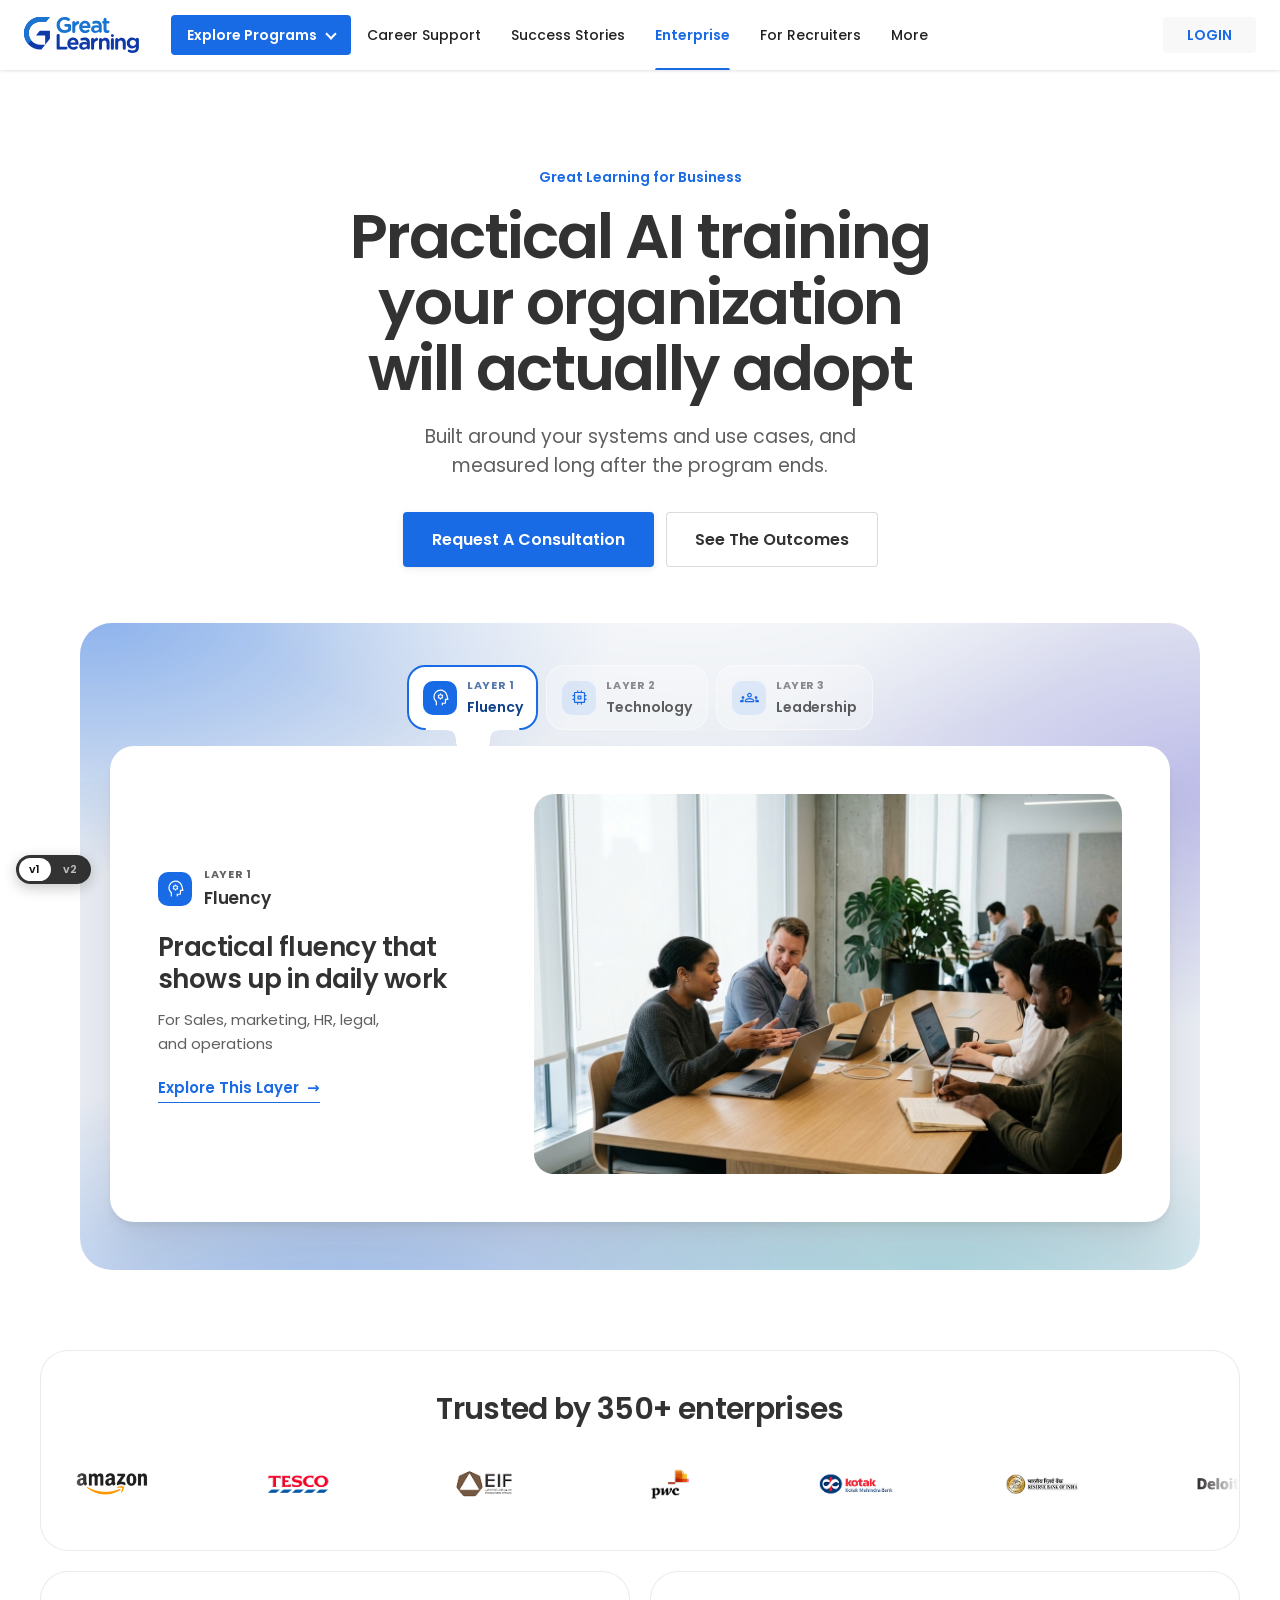
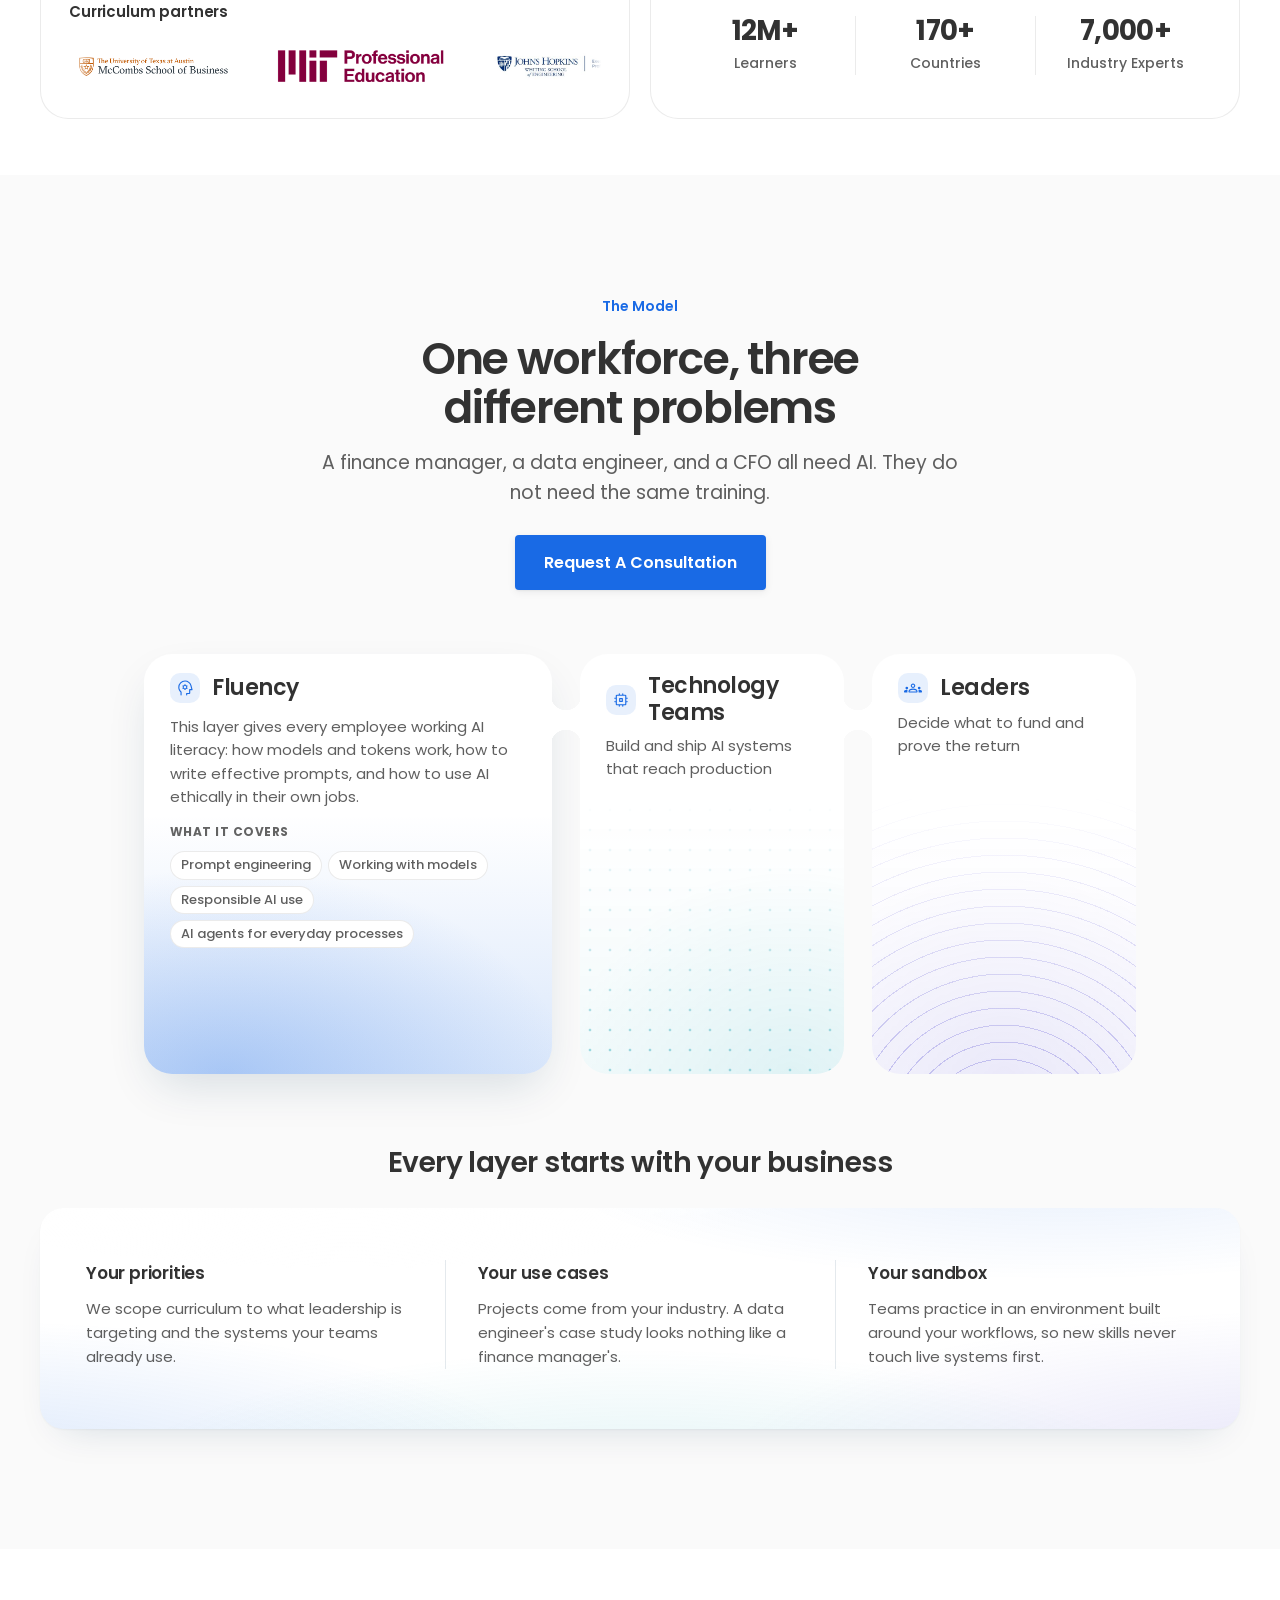
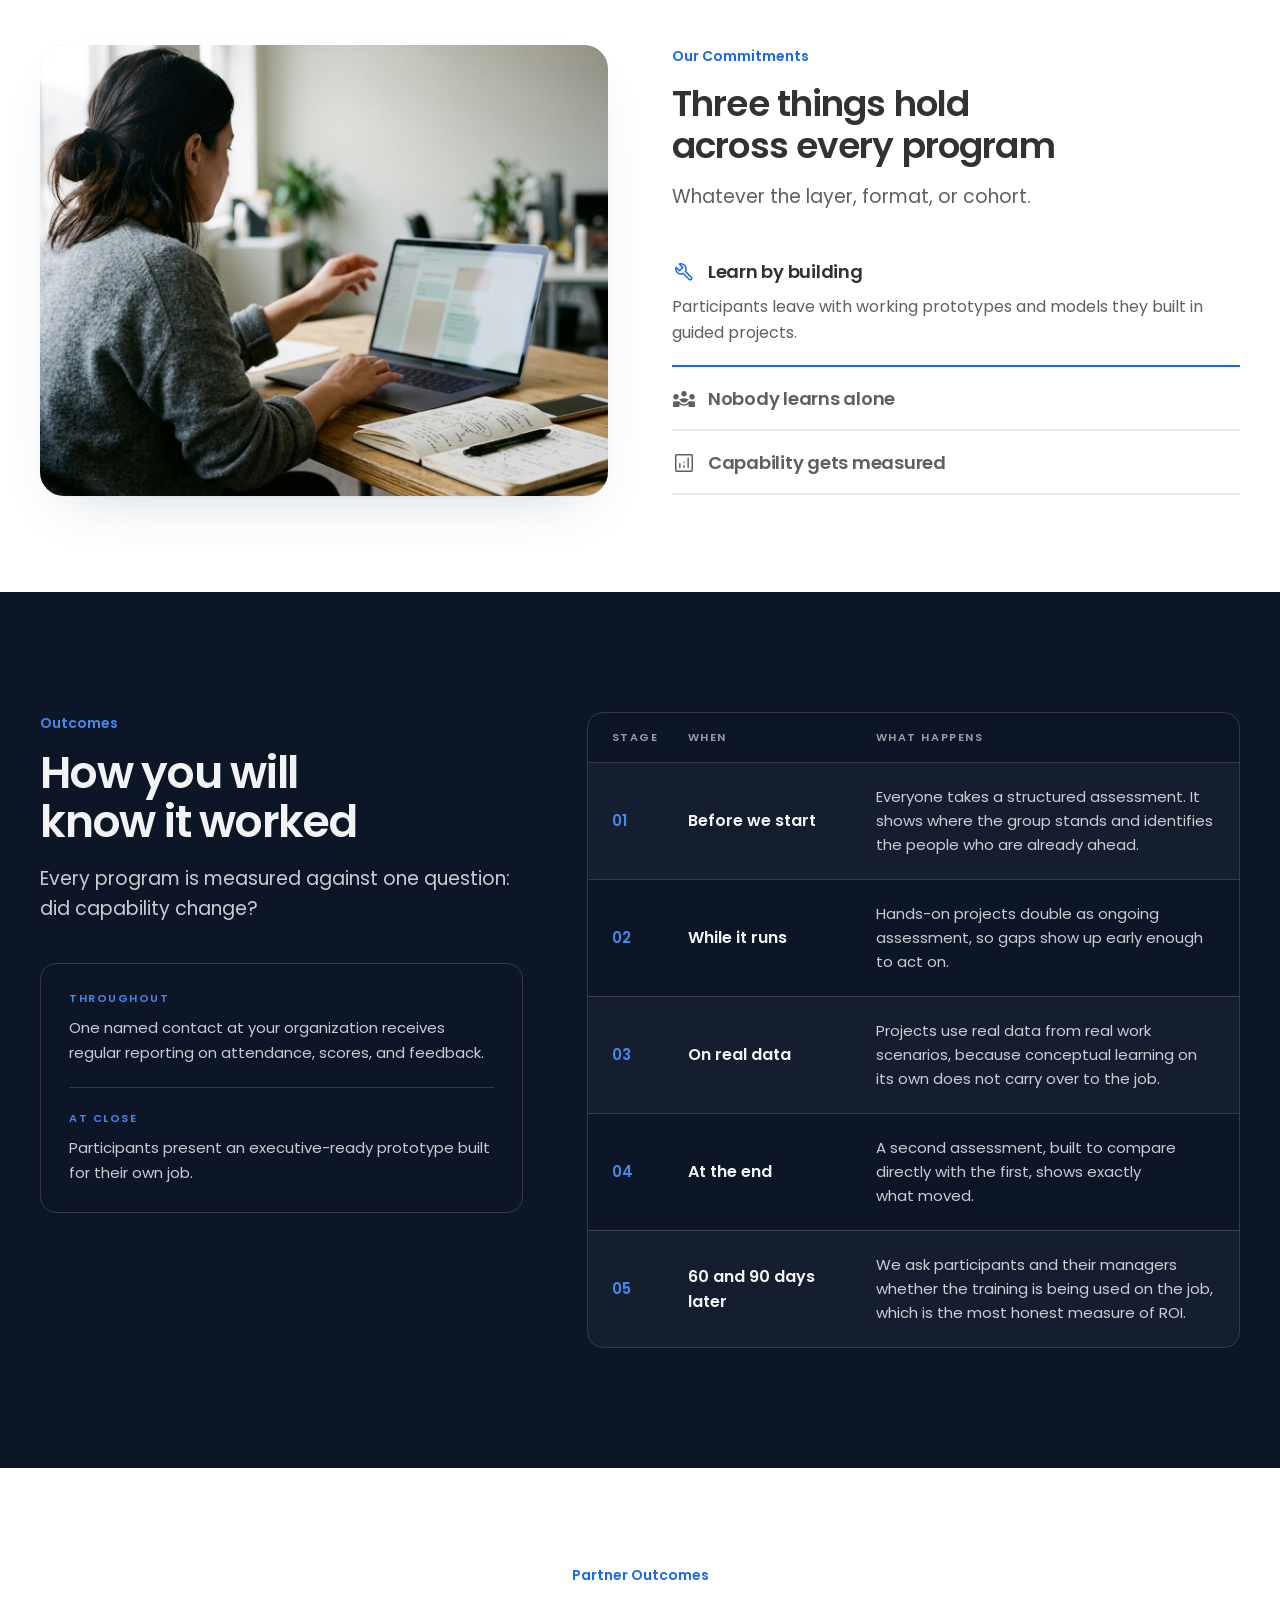
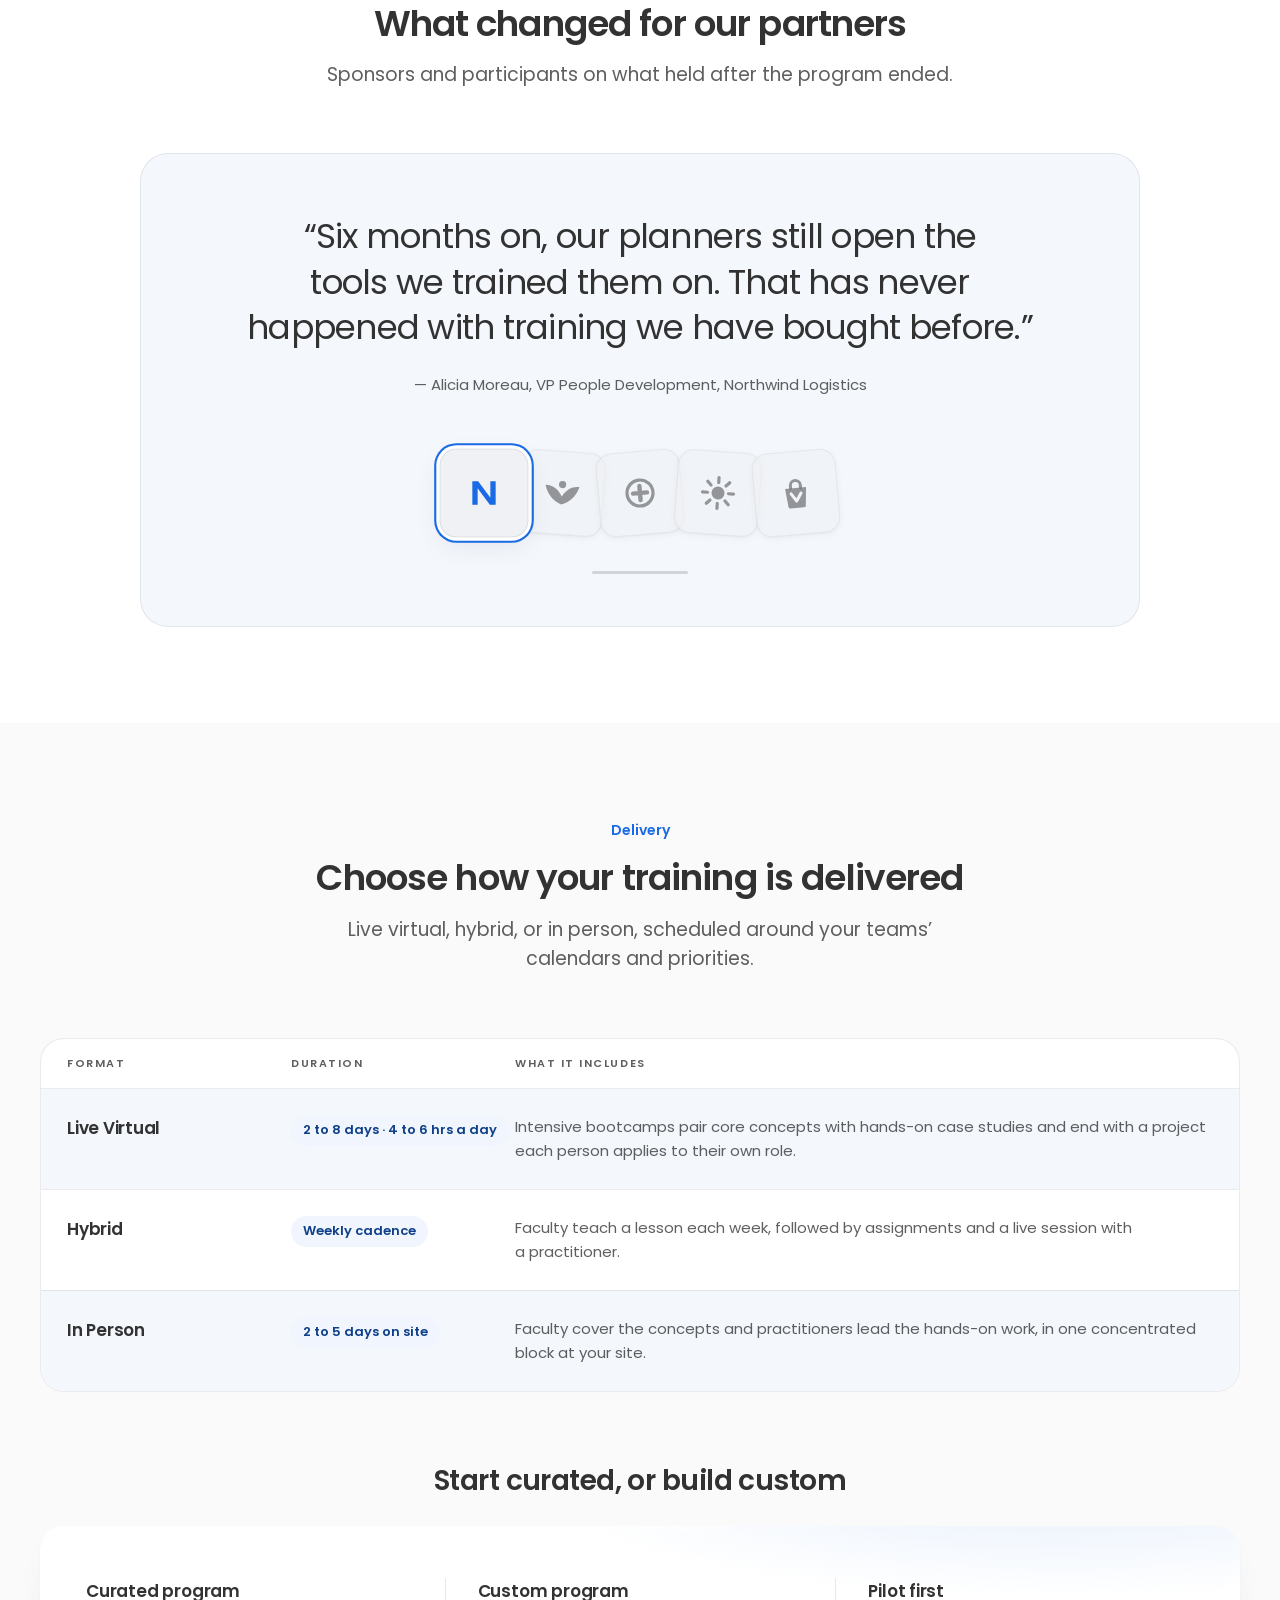
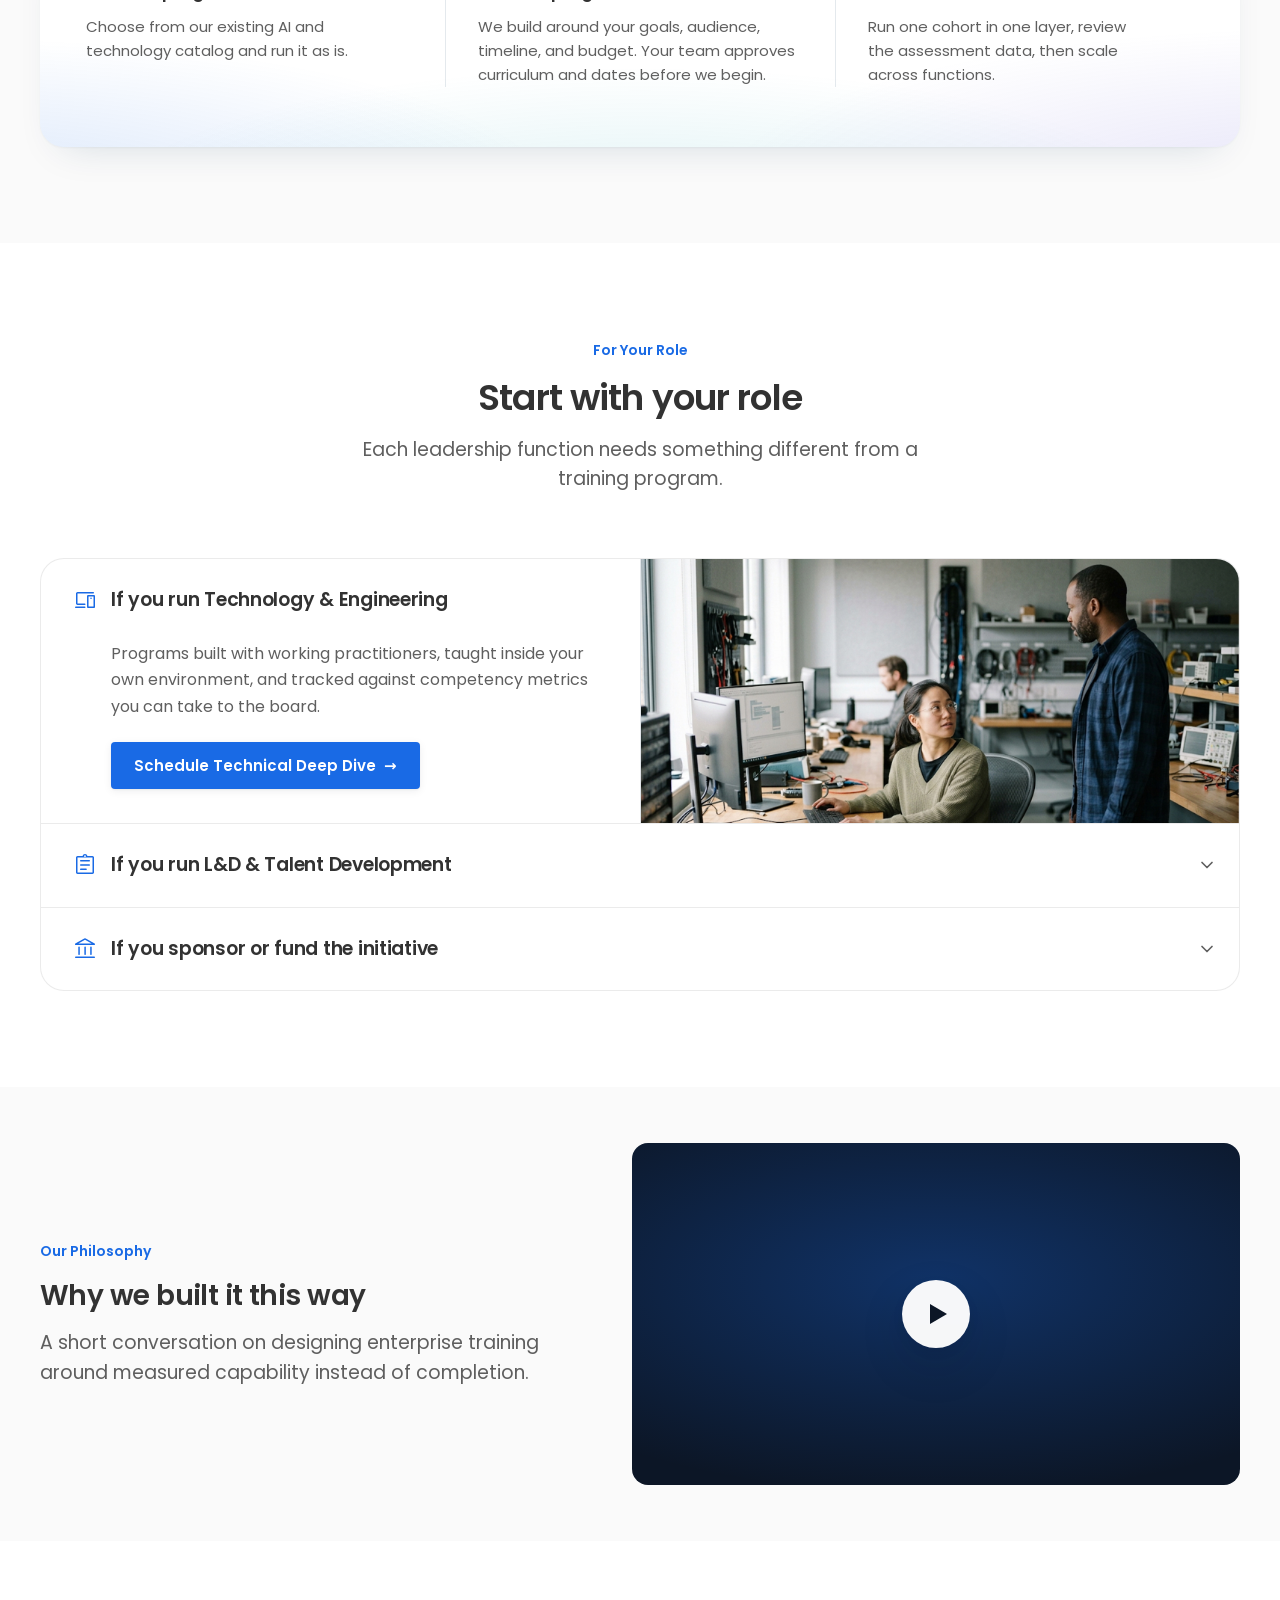
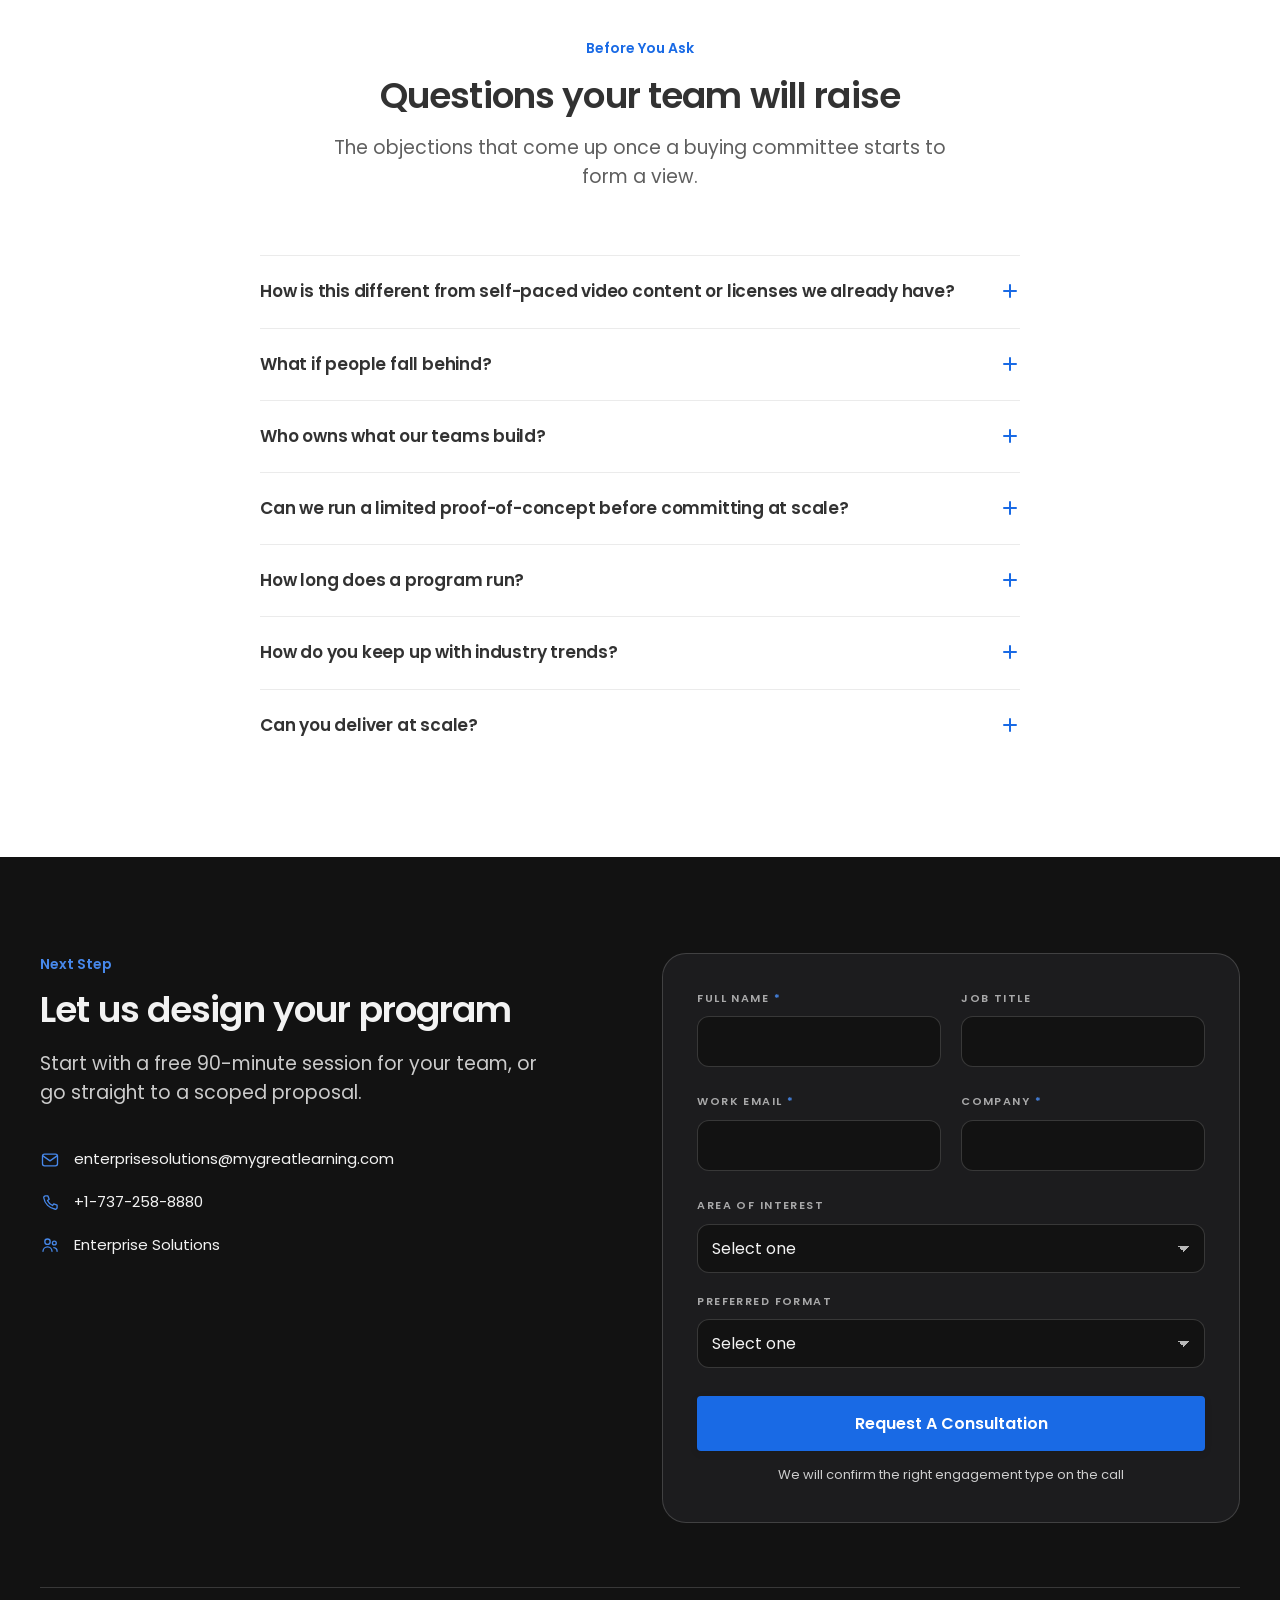
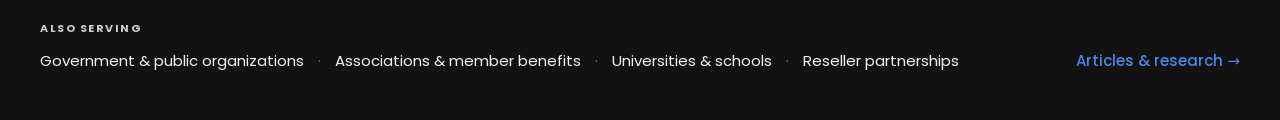
==== commit badcfe1f: "v2 changes based on feedback" ====
--- a/index.html
+++ b/index.html
@@ -20,6 +20,7 @@
 <link rel="preconnect" href="https://fonts.gstatic.com" crossorigin>
 <link rel="stylesheet" href="https://fonts.googleapis.com/css2?family=Poppins:wght@400;500;600;700&display=swap">
 <link rel="stylesheet" href="assets/css/styles.css">
+<link rel="stylesheet" href="/assets/version-switch.css">
 </head>
 <body>
 
@@ -567,9 +568,10 @@
 
      Every quote, person, job title and company on this section is invented, at
      the page owner's request, so the layout can be judged with realistic copy
-     in it. The companies are fictional and the marks beside them are original
-     drawings, precisely so that no real organisation appears to have endorsed
-     anything. Do not publish this section as is.
+     in it. The companies are fictional and the square logo tiles beside them
+     are original drawings, precisely so that no real organisation appears to
+     have endorsed anything. Never swap in a real company's logo here unless the
+     quote beside it is real and approved. Do not publish this section as is.
 
      Replace with: one named client with a number, or a minimum of three Tier 3
      anonymised case studies, per the copy spec.
@@ -614,31 +616,31 @@
       <div class="proof-tiles" role="tablist" aria-label="Partner outcomes">
           <button type="button" role="tab" id="pt1" class="proof-tile" aria-controls="pp1" aria-selected="true">
             <span class="tile-face">
-              <svg class="tile-mark" viewBox="0 0 40 40" fill="currentColor" aria-hidden="true"><path d="M20 6 34 34 20 27 6 34Z"/></svg>
+              <svg class="tile-mark" viewBox="0 0 40 40" fill="currentColor" aria-hidden="true"><path d="M9 31V9h5.5L26 24.5V9h5v22h-5.5L14 15.5V31Z"/></svg>
               <span class="visually-hidden">Northwind Logistics</span>
             </span>
           </button>
           <button type="button" role="tab" id="pt2" class="proof-tile" aria-controls="pp2" aria-selected="false" tabindex="-1">
             <span class="tile-face">
-              <svg class="tile-mark" viewBox="0 0 40 40" fill="currentColor" aria-hidden="true"><path d="M20 5 33 20 20 35 7 20Z" fill="none" stroke="currentColor" stroke-width="3" stroke-linejoin="round"/><circle cx="20" cy="20" r="3.4"/></svg>
+              <svg class="tile-mark" viewBox="0 0 40 40" fill="currentColor" aria-hidden="true"><path d="M3 13c7-.5 12.5 3 17 10.5C24.5 16 30 12.5 37 13c-2.8 9.5-8.7 15.7-17 18.5C11.7 28.7 5.8 22.5 3 13Z"/><circle cx="20" cy="11.5" r="3.6"/></svg>
               <span class="visually-hidden">Kestrel Financial</span>
             </span>
           </button>
           <button type="button" role="tab" id="pt3" class="proof-tile" aria-controls="pp3" aria-selected="false" tabindex="-1">
             <span class="tile-face">
-              <svg class="tile-mark" viewBox="0 0 40 40" fill="currentColor" aria-hidden="true"><circle cx="20" cy="20" r="13.5" fill="none" stroke="currentColor" stroke-width="3"/><path d="M5 20h30" stroke="currentColor" stroke-width="3" stroke-linecap="round"/></svg>
+              <svg class="tile-mark" viewBox="0 0 40 40" fill="none" stroke="currentColor" aria-hidden="true"><circle cx="20" cy="20" r="13" stroke-width="3.2"/><path d="M20 13v14M13 20h14" stroke-width="4.4" stroke-linecap="round"/></svg>
               <span class="visually-hidden">Meridian Health</span>
             </span>
           </button>
           <button type="button" role="tab" id="pt4" class="proof-tile" aria-controls="pp4" aria-selected="false" tabindex="-1">
             <span class="tile-face">
-              <svg class="tile-mark" viewBox="0 0 40 40" fill="currentColor" aria-hidden="true"><rect x="6" y="6" width="11" height="28" rx="3"/><rect x="21" y="6" width="13" height="15" rx="3"/><rect x="21" y="25" width="13" height="9" rx="3"/></svg>
+              <svg class="tile-mark" viewBox="0 0 40 40" fill="currentColor" aria-hidden="true"><circle cx="20" cy="20" r="6.5"/><g stroke="currentColor" stroke-width="3.2" stroke-linecap="round"><path d="M20 4.5v5M20 30.5v5M4.5 20h5M30.5 20h5M9 9l3.5 3.5M27.5 27.5 31 31M31 9l-3.5 3.5M12.5 27.5 9 31"/></g></svg>
               <span class="visually-hidden">Lumen Manufacturing</span>
             </span>
           </button>
           <button type="button" role="tab" id="pt5" class="proof-tile" aria-controls="pp5" aria-selected="false" tabindex="-1">
             <span class="tile-face">
-              <svg class="tile-mark" viewBox="0 0 40 40" fill="currentColor" aria-hidden="true"><path d="M20 7 33 30H7Z" fill-opacity=".5"/><circle cx="20" cy="24" r="8.5"/></svg>
+              <svg class="tile-mark" viewBox="0 0 40 40" aria-hidden="true"><path d="M15 15v-2.5a5 5 0 0 1 10 0V15" fill="none" stroke="currentColor" stroke-width="3" stroke-linecap="round"/><path d="M9.5 15h21l-1.8 18.2a2 2 0 0 1-2 1.8H13.3a2 2 0 0 1-2-1.8Z" fill="currentColor"/><path d="M15 20.5 20 28l5-7.5" fill="none" style="stroke:var(--tile-bg)" stroke-width="3" stroke-linecap="round" stroke-linejoin="round"/></svg>
               <span class="visually-hidden">Vantage Retail</span>
             </span>
           </button>
@@ -888,7 +890,7 @@
           <span class="contact-ico" aria-hidden="true">
             <svg viewBox="0 0 24 24" fill="none" stroke="currentColor" stroke-width="1.6" stroke-linecap="round" stroke-linejoin="round"><path d="M6.5 3.5h3l1.5 4-2 1.5a12 12 0 0 0 6 6l1.5-2 4 1.5v3a2 2 0 0 1-2.2 2A16.5 16.5 0 0 1 4.5 5.7 2 2 0 0 1 6.5 3.5z"/></svg>
           </span>
-          <a href="tel:+17372588880">+1 737 258 8880</a>
+          <a href="tel:+17372588880">+1-737-258-8880</a>
         </li>
         <li>
           <span class="contact-ico" aria-hidden="true">
@@ -957,53 +959,34 @@
     </div>
 
   </div>
-</section>
-
-</main>
-
-<footer class="site-footer">
+
+  <!-- The global site footer follows directly, so this page carries no footer
+       of its own. The two things only this page had, the other audiences and
+       the insights link, sit here as the last row of the ask. -->
   <div class="wrap">
-    <div class="footer-grid">
-
-      <div class="footer-brand">
-        <p class="footer-mark">
-          <img src="assets/gl-logo.svg" alt="Great Learning" width="115" height="36">
-          <span>for Business</span>
-        </p>
-        <!-- NEWLY AUTHORED, not in the source copy spec. Needs content approval. -->
-        <p class="footer-blurb">AI and technology training for enterprise workforces, built around measured capability.</p>
-      </div>
-
-      <div>
-        <h2 class="footer-h">Also serving</h2>
-        <ul class="footer-list" role="list">
-          <li>Government and public organizations</li>
-          <li>Associations and member benefits</li>
-          <li>Universities and schools</li>
+    <div class="terminal-foot">
+      <div class="terminal-foot-aud">
+        <p class="terminal-foot-h">Also serving</p>
+        <ul class="terminal-foot-list" role="list">
+          <li>Government &amp; public organizations</li>
+          <li>Associations &amp; member benefits</li>
+          <li>Universities &amp; schools</li>
           <li>Reseller partnerships</li>
         </ul>
       </div>
-
-      <div>
-        <h2 class="footer-h">Insights</h2>
-        <ul class="footer-list" role="list">
-          <li><a href="https://www.mygreatlearning.com/blog/">Articles and research <span class="arr" aria-hidden="true">&rarr;</span></a></li>
-        </ul>
-      </div>
-
-    </div>
-
-    <!-- The reference puts Privacy Policy and Terms of Service on the right of
-         this row. They are not here because their real URLs are not confirmed,
-         and a footer policy link that goes nowhere is worse than no link. Add
-         them once Legal supplies the paths. -->
-    <div class="footer-bottom">
-      <p>&copy; 2026 Great Learning. All rights reserved.</p>
-      <p>Enterprise Solutions &middot; <a href="mailto:enterprisesolutions@mygreatlearning.com">enterprisesolutions@mygreatlearning.com</a> &middot; <a href="tel:+17372588880">+1 737 258 8880</a></p>
-    </div>
-  </div>
-</footer>
-
+      <a class="terminal-foot-link" href="https://www.mygreatlearning.com/blog/">Articles &amp; research <span class="arr" aria-hidden="true">&rarr;</span></a>
+    </div>
+  </div>
+</section>
+
+</main>
+
+
+<!-- Review-only version switch. Remove before launch. -->
+<nav class="version-switch" aria-label="Page version">
+  <a href="/" aria-current="page">v1</a>
+  <a href="/v2">v2</a>
+</nav>
 <script src="assets/js/main.js" defer></script>
 </body>
 </html>
--- a/assets/css/styles.css
+++ b/assets/css/styles.css
@@ -1978,7 +1978,7 @@
 .proof-tile:nth-child(even) { transform: rotate(4deg); }
 .proof-tile:hover { opacity: .85; }
 /* Selection is carried by three things at once, not by colour alone: the tile
-   straightens and grows, its face gains a brand border, and it comes forward. */
+   straightens and grows, its face gains a brand ring, and it comes forward. */
 .proof-tile[aria-selected="true"] {
   z-index: 2;
   opacity: 1;
@@ -1986,29 +1986,35 @@
 }
 .proof-tile:focus-visible { outline: 2px solid var(--primary-main); outline-offset: 4px; border-radius: var(--r-lg); }
 
+/* Each tile is a light gray square with a gray mark. Only the selected tile
+   takes colour, and always the one site brand colour, so the row reads as one
+   set rather than five competing brands. --tile-bg is reused by marks that
+   knock a shape out of themselves. */
 .tile-face {
+  --tile-bg: #EFF1F4;
   display: flex;
   align-items: center;
   justify-content: center;
   width: 100%;
   height: 100%;
   border-radius: var(--r-lg);
-  background: var(--bg-paper);
+  background: var(--tile-bg);
   border: 1px solid var(--divider);
   box-shadow: var(--shadow-2);
   color: var(--text-secondary);
-  transition: border-color 200ms var(--ease-out), color 200ms var(--ease-out), box-shadow 200ms var(--ease-out);
+  transition: color 200ms var(--ease-out), box-shadow 200ms var(--ease-out);
 }
 .tile-mark { width: 27px; height: 27px; }
 @media (min-width: 560px) {
   .proof-tile { width: 84px; height: 84px; }
   .proof-tile + .proof-tile { margin-left: -6px; }
-  .tile-mark { width: 38px; height: 38px; }
-}
+  .tile-mark { width: 40px; height: 40px; }
+}
+/* The selected tile's mark and ring take the brand colour; the ring is
+   separated from the face by a gap in the page colour. */
 .proof-tile[aria-selected="true"] .tile-face {
-  border-color: var(--primary-main);
   color: var(--primary-main);
-  box-shadow: var(--shadow-4);
+  box-shadow: 0 0 0 3px var(--bg-paper), 0 0 0 5px var(--primary-main), var(--shadow-4);
 }
 
 /* Shows the rotation is running and how far through it is. Same mechanic and
@@ -2370,6 +2376,11 @@
    11 · Get started — terminal weight, ink ground
    ========================================================================== */
 
+/* The global site footer (near-black) follows this section directly, so the
+   ask is set on the same black rather than the page's navy ink. Redefining
+   the ink tokens here re-grounds the card and the field wells with it. */
+.s-terminal { --ink: #121212; --ink-raised: #1C1C1E; padding-bottom: 0; }
+
 .s-terminal h2, .s-terminal h3 { color: var(--ink-text); }
 .s-terminal .t-lead, .s-terminal .t-body, .s-terminal .t-sm { color: var(--ink-text-secondary); }
 
@@ -2475,56 +2486,54 @@
 }
 .form-success h3 { margin-bottom: 10px; }
 
-
-/* ==========================================================================
-   Footer
-   ========================================================================== */
-
-.site-footer { padding-block: 64px 40px; background: var(--bg-default); border-top: 1px solid var(--divider); }
-
-.footer-grid { display: grid; gap: 40px; }
-@media (min-width: 860px) {
-  .footer-grid { grid-template-columns: minmax(0, 1.5fr) minmax(0, 1fr) minmax(0, 1fr); gap: 56px; }
-}
-
-.footer-brand { max-width: 42ch; }
-.footer-mark { display: flex; align-items: center; gap: 10px; margin-bottom: 16px; }
-.footer-mark img { display: block; height: 30px; width: auto; }
-/* "for Business" is a qualifier on the mark, so it is set lighter than the
-   logotype rather than competing with it. */
-.footer-mark span { font-size: 1.0625rem; font-weight: 500; color: var(--text-secondary); }
-.footer-blurb { font-size: 0.9375rem; line-height: 1.65; color: var(--text-secondary); }
-
-.footer-h {
+/* Last row of the ask: the other audiences and the insights link. The rule
+   sits on an inner element so it starts and ends on the content edges, the
+   same edges as the intro copy and the form card above. The label stacks over
+   the audiences, and the link sits on the audiences' line at the right edge. */
+.terminal-foot {
+  display: flex;
+  flex-wrap: wrap;
+  align-items: flex-end;
+  justify-content: space-between;
+  gap: 20px 40px;
+  margin-top: 64px;
+  padding-block: 32px 48px;
+  border-top: 1px solid var(--ink-border);
+}
+.terminal-foot-h {
+  margin-bottom: 12px;
   font-size: 0.6875rem;
   font-weight: 700;
   letter-spacing: 0.14em;
   text-transform: uppercase;
-  color: var(--text-primary);
-  margin-bottom: 18px;
-}
-/* A column, not a wrapped row: these are a list of audiences, and reading down
-   them is the point. */
-.footer-list { display: flex; flex-direction: column; gap: 12px; }
-.footer-list li { font-size: 0.9375rem; line-height: 1.6; color: var(--text-secondary); }
-.footer-list a { display: inline-block; padding-block: 3px; }
-.footer-list a { color: var(--primary-main); text-decoration: none; font-weight: 500; }
-.footer-list a:hover { text-decoration: underline; }
-.footer-list .arr { display: inline-block; transition: transform 160ms var(--ease-out); }
-.footer-list a:hover .arr { transform: translateX(3px); }
-
-.footer-bottom {
-  margin-top: 44px;
-  padding-top: 26px;
-  border-top: 1px solid var(--divider);
-  display: flex;
-  flex-wrap: wrap;
-  gap: 10px 24px;
-  justify-content: space-between;
-}
-.footer-bottom p { font-size: 0.8125rem; color: var(--text-secondary); }
-.footer-bottom a { color: inherit; text-decoration: none; border-bottom: 1px solid var(--divider-strong); }
-.footer-bottom a:hover { color: var(--primary-main); border-bottom-color: var(--primary-main); }
+  color: var(--ink-text-secondary);
+}
+/* Stacked on narrow screens; one dotted line once all four fit, where a
+   wrapped line would leave separators dangling at line starts. */
+.terminal-foot-list { display: flex; flex-direction: column; gap: 8px; }
+.terminal-foot-list li { font-size: 0.9375rem; line-height: 1.5; color: var(--ink-text); }
+@media (min-width: 1000px) {
+  .terminal-foot-list { flex-direction: row; gap: 0; }
+  .terminal-foot-list li + li::before {
+    content: "\00B7";
+    margin-inline: 14px;
+    color: rgba(255, 255, 255, .4);
+  }
+}
+.terminal-foot-link {
+  flex: none;
+  font-size: 0.9375rem;
+  line-height: 1.5;
+  font-weight: 500;
+  color: var(--primary-light);
+  text-decoration: none;
+  white-space: nowrap;
+}
+.terminal-foot-link:hover { text-decoration: underline; }
+.terminal-foot-link:focus-visible { outline: 2px solid var(--primary-light); outline-offset: 3px; border-radius: 2px; }
+.terminal-foot-link .arr { display: inline-block; transition: transform 160ms var(--ease-out); }
+.terminal-foot-link:hover .arr { transform: translateX(3px); }
+
 
 /* ==========================================================================
    Motion — reveals enhance an already-visible default, never gate content
--- a/assets/version-switch.css
+++ b/assets/version-switch.css
@@ -0,0 +1,30 @@
+/* Review-only control for switching between page versions. Shared by every
+   version so it looks and sits the same on each. Remove before launch. */
+.version-switch {
+  position: fixed;
+  left: 16px;
+  bottom: calc(16px + env(safe-area-inset-bottom, 0px));
+  z-index: 200; /* above the sticky header, below the mobile drawer and modals */
+  display: flex;
+  align-items: center;
+  gap: 2px;
+  padding: 3px;
+  border-radius: 999px;
+  background: rgba(18, 18, 18, .86);
+  box-shadow: 0 4px 14px rgba(0, 0, 0, .22);
+  -webkit-backdrop-filter: blur(8px);
+  backdrop-filter: blur(8px);
+  font: 600 11px/1 'Poppins', system-ui, -apple-system, 'Segoe UI', sans-serif;
+  letter-spacing: .04em;
+}
+.version-switch a {
+  display: block;
+  padding: 6px 10px;
+  border-radius: 999px;
+  color: rgba(255, 255, 255, .7);
+  text-decoration: none;
+  transition: color 150ms ease, background-color 150ms ease;
+}
+.version-switch a:hover { color: #fff; }
+.version-switch a[aria-current="page"] { background: #fff; color: #121212; }
+.version-switch a:focus-visible { outline: 2px solid #4788EA; outline-offset: 2px; }
